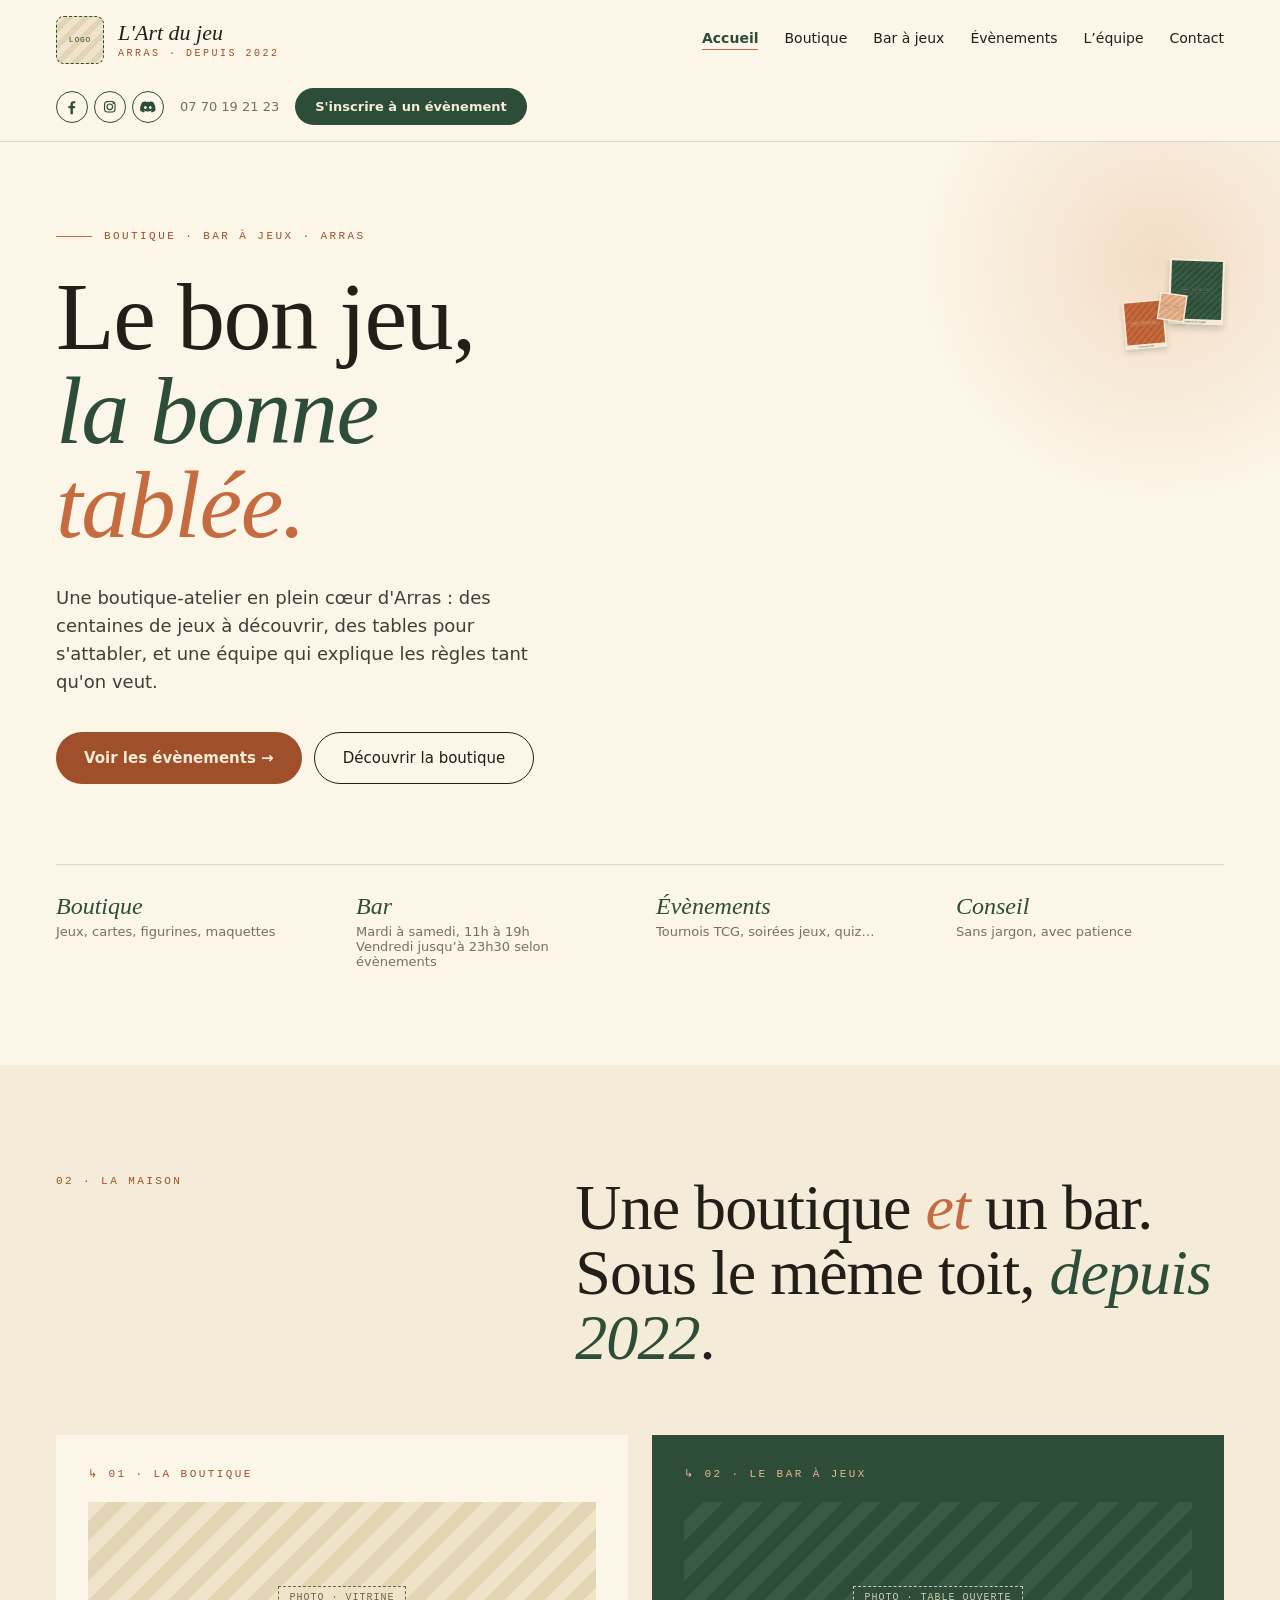
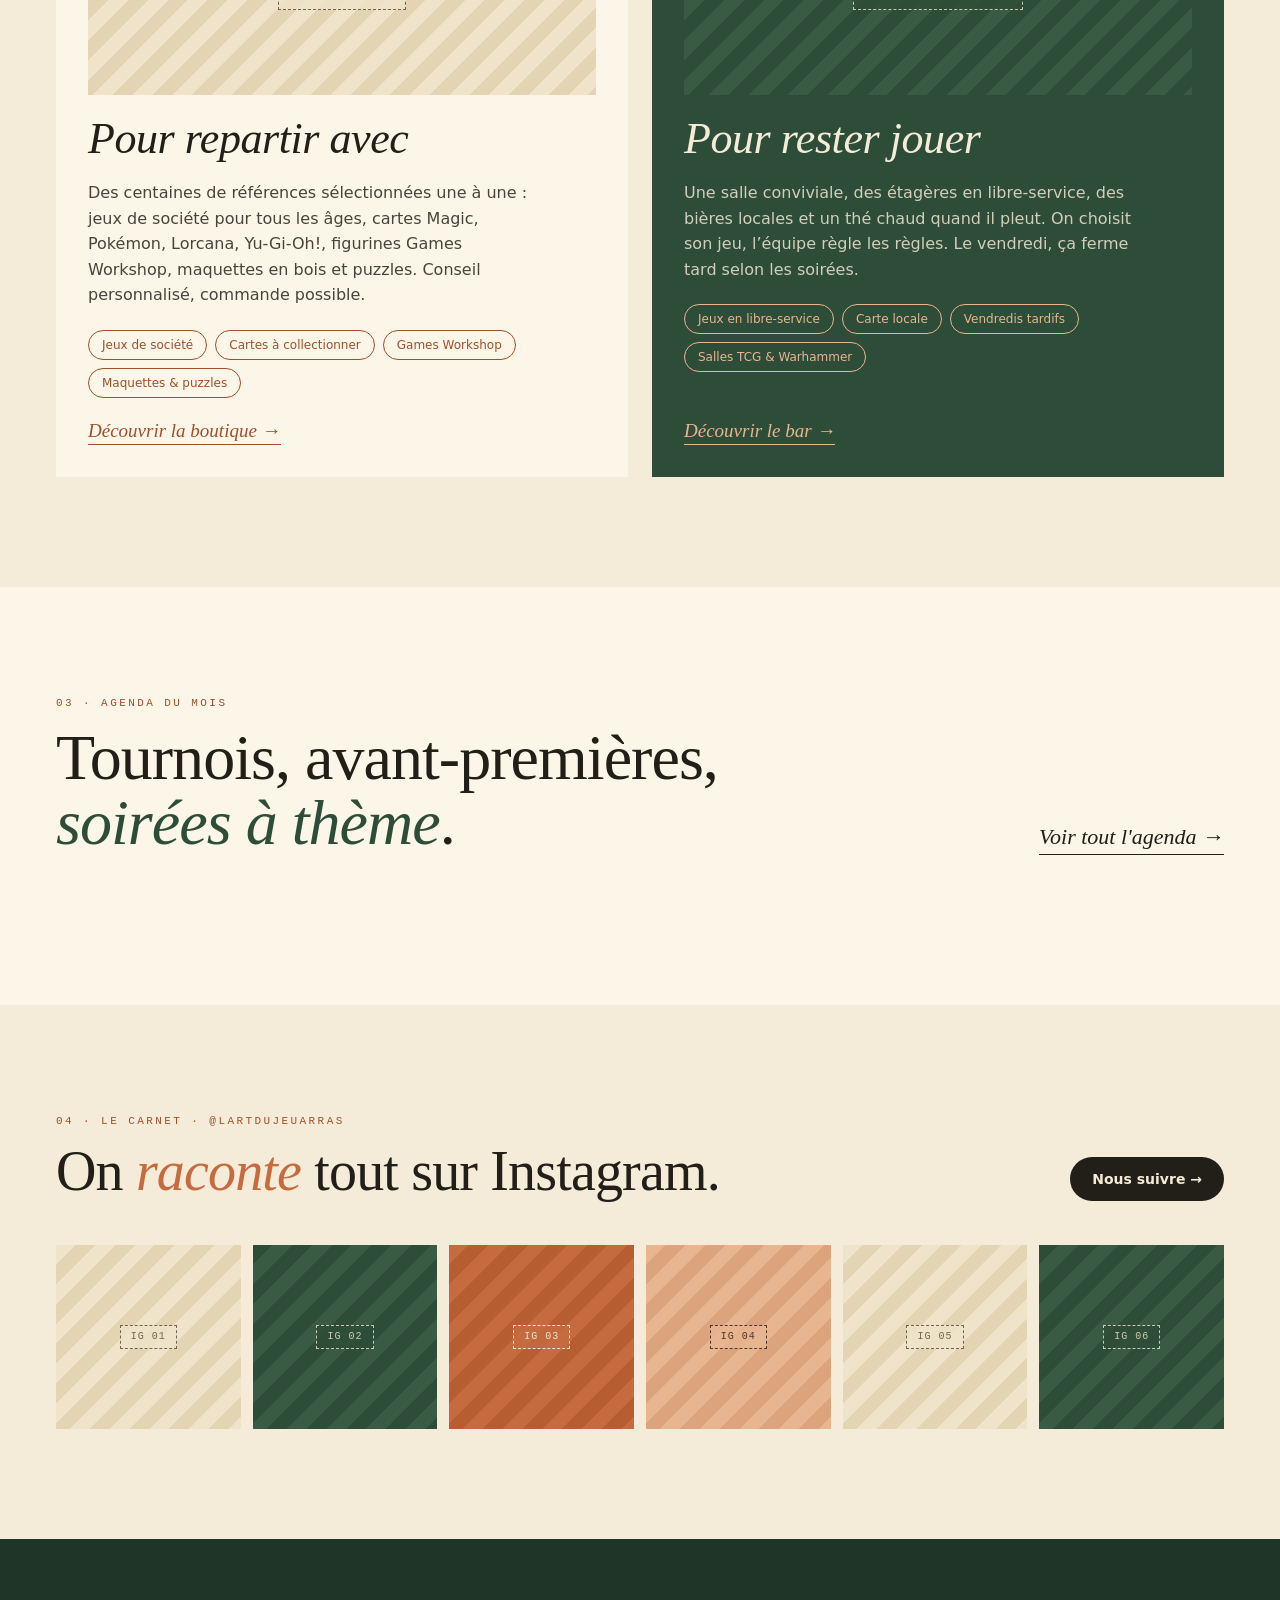
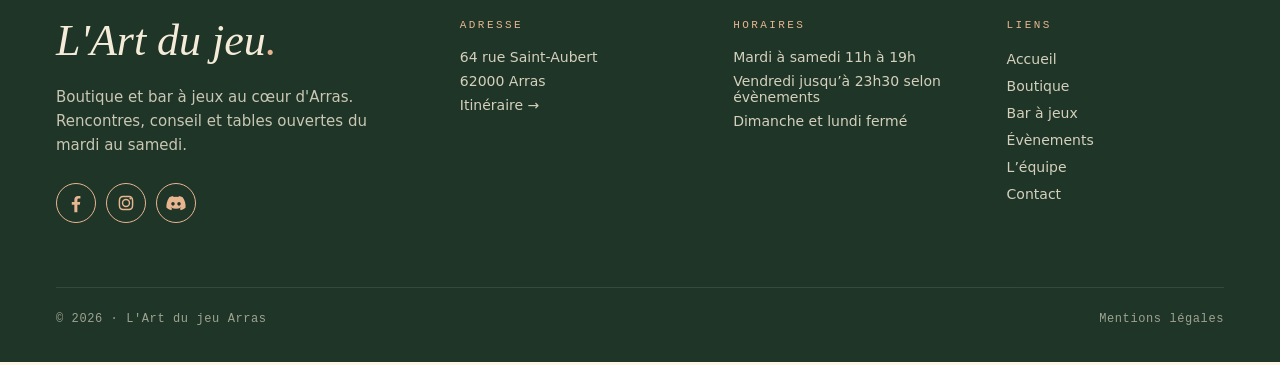
==== index.html @ 3805fa7f "Démo du 2026-09-25" ====
<!DOCTYPE html><html lang="fr" data-beasties-container><head>
  <meta charset="utf-8">
  <title>L’Art du jeu Arras · Boutique &amp; bar à jeux</title>
  <base href="/lartdujeu-demo/">
  <meta name="viewport" content="width=device-width, initial-scale=1">
  <meta name="theme-color" content="#FBF6E8">
  <link rel="icon" type="image/svg+xml" href="favicon.svg">
  <!-- TODO logo : apple-touch-icon provisoire (lettre « L » du favicon), à décliner du logo -->
  <link rel="apple-touch-icon" href="apple-touch-icon.png">
  <!-- Partage (Open Graph, X/Twitter) : balises communes à toutes les pages ; og:title, og:description,
       og:url et l'URL canonique sont posés par route (src/app/seo-title-strategy.ts). -->
  <meta property="og:type" content="website">
  <meta property="og:site_name" content="L'Art du jeu Arras">
  <meta property="og:locale" content="fr_FR">
  <!-- TODO image de partage : og-partage.png provisoire, à refaire avec le logo et les photos -->
  <meta property="og:image" content="https://grissadrauka.github.io/lartdujeu-demo/og-partage.png">
  <meta property="og:image:width" content="1200">
  <meta property="og:image:height" content="630">
  <meta property="og:image:alt" content="L'Art du jeu, boutique et bar à jeux à Arras : le bon jeu, la bonne tablée.">
  <meta name="twitter:card" content="summary_large_image">
  <!-- Polices hébergées sur le site (src/styles/_fonts.scss) : préchargement de celles du haut de page -->
  <link rel="preload" href="fonts/manrope-latin.woff2" as="font" type="font/woff2" crossorigin>
  <link rel="preload" href="fonts/instrument-serif-latin.woff2" as="font" type="font/woff2" crossorigin>
  <link rel="preload" href="fonts/instrument-serif-italic-latin.woff2" as="font" type="font/woff2" crossorigin>
<style>@font-face{font-family:"Instrument Serif";font-style:italic;font-weight:400;font-display:swap;src:url(fonts/instrument-serif-italic-latin-ext.woff2) format("woff2");unicode-range:U+0100-02BA,U+02BD-02C5,U+02C7-02CC,U+02CE-02D7,U+02DD-02FF,U+0304,U+0308,U+0329,U+1D00-1DBF,U+1E00-1E9F,U+1EF2-1EFF,U+2020,U+20A0-20AB,U+20AD-20C0,U+2113,U+2C60-2C7F,U+A720-A7FF}@font-face{font-family:"Instrument Serif";font-style:italic;font-weight:400;font-display:swap;src:url(fonts/instrument-serif-italic-latin.woff2) format("woff2");unicode-range:U+0000-00FF,U+0131,U+0152-0153,U+02BB-02BC,U+02C6,U+02DA,U+02DC,U+0304,U+0308,U+0329,U+2000-206F,U+20AC,U+2122,U+2191,U+2193,U+2212,U+2215,U+FEFF,U+FFFD}@font-face{font-family:"Instrument Serif";font-style:normal;font-weight:400;font-display:swap;src:url(fonts/instrument-serif-latin-ext.woff2) format("woff2");unicode-range:U+0100-02BA,U+02BD-02C5,U+02C7-02CC,U+02CE-02D7,U+02DD-02FF,U+0304,U+0308,U+0329,U+1D00-1DBF,U+1E00-1E9F,U+1EF2-1EFF,U+2020,U+20A0-20AB,U+20AD-20C0,U+2113,U+2C60-2C7F,U+A720-A7FF}@font-face{font-family:"Instrument Serif";font-style:normal;font-weight:400;font-display:swap;src:url(fonts/instrument-serif-latin.woff2) format("woff2");unicode-range:U+0000-00FF,U+0131,U+0152-0153,U+02BB-02BC,U+02C6,U+02DA,U+02DC,U+0304,U+0308,U+0329,U+2000-206F,U+20AC,U+2122,U+2191,U+2193,U+2212,U+2215,U+FEFF,U+FFFD}@font-face{font-family:JetBrains Mono;font-style:normal;font-weight:400 500;font-display:swap;src:url(fonts/jetbrains-mono-latin-ext.woff2) format("woff2");unicode-range:U+0100-02BA,U+02BD-02C5,U+02C7-02CC,U+02CE-02D7,U+02DD-02FF,U+0304,U+0308,U+0329,U+1D00-1DBF,U+1E00-1E9F,U+1EF2-1EFF,U+2020,U+20A0-20AB,U+20AD-20C0,U+2113,U+2C60-2C7F,U+A720-A7FF}@font-face{font-family:JetBrains Mono;font-style:normal;font-weight:400 500;font-display:swap;src:url(fonts/jetbrains-mono-latin.woff2) format("woff2");unicode-range:U+0000-00FF,U+0131,U+0152-0153,U+02BB-02BC,U+02C6,U+02DA,U+02DC,U+0304,U+0308,U+0329,U+2000-206F,U+20AC,U+2122,U+2191,U+2193,U+2212,U+2215,U+FEFF,U+FFFD}@font-face{font-family:Manrope;font-style:normal;font-weight:400 700;font-display:swap;src:url(fonts/manrope-latin-ext.woff2) format("woff2");unicode-range:U+0100-02BA,U+02BD-02C5,U+02C7-02CC,U+02CE-02D7,U+02DD-02FF,U+0304,U+0308,U+0329,U+1D00-1DBF,U+1E00-1E9F,U+1EF2-1EFF,U+2020,U+20A0-20AB,U+20AD-20C0,U+2113,U+2C60-2C7F,U+A720-A7FF}@font-face{font-family:Manrope;font-style:normal;font-weight:400 700;font-display:swap;src:url(fonts/manrope-latin.woff2) format("woff2");unicode-range:U+0000-00FF,U+0131,U+0152-0153,U+02BB-02BC,U+02C6,U+02DA,U+02DC,U+0304,U+0308,U+0329,U+2000-206F,U+20AC,U+2122,U+2191,U+2193,U+2212,U+2215,U+FEFF,U+FFFD}:root{--paper: #fbf6e8;--cream: #f4ecd8;--cream-soft: #eae0c8;--forest: #2e4d38;--forest-deep: #1f3527;--terra: #c56b3f;--terra-deep: #9f4f2a;--terra-deeper: #864526;--apricot: #e8b591;--ink: #221e18;--mute: #7a6f5f;--rule: rgba(34, 30, 24, .14);--rule-on-dark: rgba(244, 236, 216, .18);--ph-cream-bg: #efe4c9;--ph-cream-stripe: #e3d5b3;--font-serif: "Instrument Serif", serif;--font-sans: "Manrope", system-ui, sans-serif;--font-mono: "JetBrains Mono", ui-monospace, monospace;--frame-max: 1440px;--content-max: 1328px;--gutter: 56px;--section-y: 110px;--radius-pill: 999px;--radius-logo: 8px;--shadow-polaroid-lg: 0 24px 40px rgba(34, 30, 24, .18);--shadow-polaroid-md: 0 18px 32px rgba(34, 30, 24, .16);--shadow-polaroid-sm: 0 12px 24px rgba(34, 30, 24, .15);--shadow-polaroid-dark-lg: 0 30px 50px rgba(0, 0, 0, .35);--shadow-polaroid-dark-md: 0 24px 36px rgba(0, 0, 0, .3);--focus-ring: var(--terra);--transition-fast: .15s ease}@media(max-width:960px){:root{--gutter: 24px}}.btn{display:inline-flex;align-items:center;border:0;border-radius:var(--radius-pill);font-weight:600;text-decoration:none;cursor:pointer;transition:background-color var(--transition-fast),color var(--transition-fast)}.btn--lg{padding:16px 28px;font-size:15px}.btn--md{padding:14px 22px;font-size:14px}.btn--terra{background:var(--terra-deep);color:var(--cream)}.btn--terra:hover,.btn--terra:focus-visible{background:var(--terra-deeper);color:var(--cream)}.btn--ink{background:var(--ink);color:var(--cream)}.btn--ink:hover,.btn--ink:focus-visible{background:var(--forest);color:var(--cream)}.btn--outline{border:1.5px solid var(--ink);background:transparent;color:var(--ink);font-weight:500}*,*:before,*:after{box-sizing:border-box}html,body{margin:0;padding:0;background:var(--paper)}body{font-family:var(--font-sans);color:var(--ink);-webkit-font-smoothing:antialiased}a{color:inherit}a:hover{color:var(--terra-deep)}a:not(.btn,.pill,.skip-link,.link--logo,.link--bordered):is(:hover,:focus-visible){text-decoration-line:underline;text-underline-offset:.2em}button{font-family:inherit}.visually-hidden,.skip-link{position:absolute!important;width:1px;height:1px;padding:0;margin:-1px;overflow:hidden;clip:rect(0,0,0,0);white-space:nowrap;border:0}.skip-link:focus-visible{position:fixed!important;top:12px;left:12px;z-index:200;width:auto;height:auto;margin:0;padding:11px 20px;clip:auto;background:var(--forest);color:var(--cream);border-radius:var(--radius-pill);font-size:13px;font-weight:600;text-decoration:none}main[tabindex="-1"]:focus{outline:none}
</style><link rel="stylesheet" href="styles-6MZDBG5O.css" media="print" onload="this.media='all'"><noscript><link rel="stylesheet" href="styles-6MZDBG5O.css"></noscript><style ng-app-id="ng">[_nghost-ng-c1560462868]{display:contents}.header[_ngcontent-ng-c1560462868]{position:sticky;top:0;z-index:50;display:flex;flex-wrap:wrap;align-items:center;justify-content:space-between;gap:24px;padding-top:16px;padding-bottom:16px;padding-right:max(var(--gutter),(100% - var(--content-max)) / 2);padding-left:max(var(--gutter),(100% - var(--content-max)) / 2);background:var(--paper);border-bottom:1px solid var(--rule)}@media(max-width:960px){.header[_ngcontent-ng-c1560462868]{flex-wrap:nowrap}}.brand[_ngcontent-ng-c1560462868]{display:flex;align-items:center;gap:14px;text-decoration:none;color:inherit}.brand[_ngcontent-ng-c1560462868]:hover{color:inherit}.brand__logo[_ngcontent-ng-c1560462868]{display:flex;flex:none;align-items:center;justify-content:center;width:48px;height:48px;border:1px dashed var(--forest);border-radius:var(--radius-logo);background:repeating-linear-gradient(135deg,var(--ph-cream-bg) 0 6px,var(--ph-cream-stripe) 6px 12px);color:var(--forest);font:500 8px/1 var(--font-mono);letter-spacing:.1em}.brand__text[_ngcontent-ng-c1560462868]{display:flex;flex-direction:column;line-height:1.1}.brand__name[_ngcontent-ng-c1560462868]{font-family:var(--font-serif);font-size:22px;font-style:italic;color:var(--ink)}.brand__tagline[_ngcontent-ng-c1560462868]{margin-top:2px;font-family:var(--font-mono);font-size:10px;letter-spacing:.25em;text-transform:uppercase;color:var(--terra-deep)}.nav[_ngcontent-ng-c1560462868]{display:flex;flex-wrap:wrap;gap:26px;font-size:14px}@media(max-width:960px){.nav[_ngcontent-ng-c1560462868]{display:none}}.nav__link[_ngcontent-ng-c1560462868], .menu__link[_ngcontent-ng-c1560462868]{padding-bottom:3px;border-bottom:1.5px solid transparent;color:var(--ink);font-weight:500;text-decoration:none}.nav__link[_ngcontent-ng-c1560462868]:hover, .nav__link[_ngcontent-ng-c1560462868]:focus-visible, .menu__link[_ngcontent-ng-c1560462868]:hover, .menu__link[_ngcontent-ng-c1560462868]:focus-visible{border-bottom-color:currentColor;color:var(--terra-deep)}.nav__link.is-active[_ngcontent-ng-c1560462868], .menu__link.is-active[_ngcontent-ng-c1560462868]{border-bottom-color:var(--terra);color:var(--forest);font-weight:600}.actions[_ngcontent-ng-c1560462868]{display:flex;align-items:center;gap:16px;font-size:13px}@media(max-width:960px){.actions[_ngcontent-ng-c1560462868]{display:none}}.actions__phone[_ngcontent-ng-c1560462868]{color:var(--mute);font-variant-numeric:tabular-nums}.pill[_ngcontent-ng-c1560462868]{display:inline-flex;align-items:center;padding:11px 20px;border-radius:var(--radius-pill);font-size:13px;font-weight:600;text-decoration:none;white-space:nowrap;transition:background-color var(--transition-fast)}.pill--forest[_ngcontent-ng-c1560462868]{background:var(--forest);color:var(--cream)}.pill--forest[_ngcontent-ng-c1560462868]:hover, .pill--forest[_ngcontent-ng-c1560462868]:focus-visible{background:var(--forest-deep);color:var(--cream)}.burger[_ngcontent-ng-c1560462868], .menu__close[_ngcontent-ng-c1560462868]{display:flex;flex:none;align-items:center;justify-content:center;width:44px;height:44px;margin-right:-10px;padding:0;border:0;background:transparent;color:var(--ink);cursor:pointer}.burger[_ngcontent-ng-c1560462868]   svg[_ngcontent-ng-c1560462868], .menu__close[_ngcontent-ng-c1560462868]   svg[_ngcontent-ng-c1560462868]{width:24px;height:24px;fill:none;stroke:currentColor;stroke-width:1.75;stroke-linecap:round}@media(min-width:961px){.burger[_ngcontent-ng-c1560462868]{display:none}}.menu[_ngcontent-ng-c1560462868]{position:fixed;inset:0;z-index:100;display:flex;flex-direction:column;overflow-y:auto;padding:0 var(--gutter) 40px;background:var(--paper)}.menu[hidden][_ngcontent-ng-c1560462868]{display:none}@media(min-width:961px){.menu[_ngcontent-ng-c1560462868]{display:none}}.menu__top[_ngcontent-ng-c1560462868]{display:flex;flex:none;align-items:center;justify-content:flex-end;height:81px}.menu__nav[_ngcontent-ng-c1560462868]{display:flex;flex-direction:column;align-items:flex-start;gap:14px;margin-top:16px}.menu__link[_ngcontent-ng-c1560462868]{font-family:var(--font-serif);font-size:32px;line-height:1.15}.menu__link.is-active[_ngcontent-ng-c1560462868]{font-weight:400}.menu__extras[_ngcontent-ng-c1560462868]{display:flex;flex-direction:column;align-items:flex-start;gap:24px;margin-top:40px}.menu__phone[_ngcontent-ng-c1560462868]{color:var(--mute);font-size:15px;font-variant-numeric:tabular-nums}:where(.actions__phone[_ngcontent-ng-c1560462868], .menu__phone[_ngcontent-ng-c1560462868]){text-decoration:none}</style><style ng-app-id="ng">:where(.footer[_ngcontent-ng-c1738667600]   a[_ngcontent-ng-c1738667600]){color:inherit;text-decoration:none}.footer[_ngcontent-ng-c1738667600]{padding-top:80px;padding-bottom:36px;padding-right:max(var(--gutter),(100% - var(--content-max)) / 2);padding-left:max(var(--gutter),(100% - var(--content-max)) / 2);background:var(--forest-deep);color:var(--cream);--focus-ring: var(--apricot)}.footer[_ngcontent-ng-c1738667600]   a[_ngcontent-ng-c1738667600]:hover{color:var(--apricot)}.footer__grid[_ngcontent-ng-c1738667600]{display:grid;grid-template-columns:1.6fr 1fr 1fr 1fr;align-items:start;gap:56px}@media(max-width:960px){.footer__grid[_ngcontent-ng-c1738667600]{grid-template-columns:1fr}}.footer__name[_ngcontent-ng-c1738667600]{margin:0;font-family:var(--font-serif);font-size:44px;font-style:italic;line-height:1}.footer__dot[_ngcontent-ng-c1738667600]{color:var(--apricot)}.footer__pitch[_ngcontent-ng-c1738667600]{max-width:360px;margin:22px 0 0;font-size:15px;line-height:1.6;opacity:.8}.footer__socials[_ngcontent-ng-c1738667600]{margin-top:26px}.footer__title[_ngcontent-ng-c1738667600]{margin:0 0 18px;font-family:var(--font-mono);font-size:11px;font-weight:400;letter-spacing:.22em;text-transform:uppercase;color:var(--apricot)}.footer__list[_ngcontent-ng-c1738667600]{display:flex;flex-direction:column;gap:8px;margin:0;padding:0;list-style:none}.footer__list[_ngcontent-ng-c1738667600]   li[_ngcontent-ng-c1738667600]{font-size:14px;font-variant-numeric:tabular-nums;opacity:.85}.footer__list--links[_ngcontent-ng-c1738667600]   li[_ngcontent-ng-c1738667600]{font-size:16px}.footer__list--links[_ngcontent-ng-c1738667600]   li[_ngcontent-ng-c1738667600]   a[_ngcontent-ng-c1738667600]{font-size:14px}.footer__bottom[_ngcontent-ng-c1738667600]{display:flex;flex-wrap:wrap;justify-content:space-between;gap:12px;margin-top:64px;padding-top:24px;border-top:1px solid var(--rule-on-dark);font-family:var(--font-mono);font-size:12px;letter-spacing:.05em;opacity:.6}</style><style ng-app-id="ng">[_nghost-ng-c3485440566]{display:block;--tone: var(--forest)}.tone-apricot[_nghost-ng-c3485440566]{--tone: var(--apricot)}.socials[_ngcontent-ng-c3485440566]{display:flex;gap:var(--gap);margin:0;padding:0;list-style:none}a[_ngcontent-ng-c3485440566]{display:flex;align-items:center;justify-content:center;width:var(--size);height:var(--size);border:1px solid var(--tone);border-radius:50%;color:var(--tone)}a[_ngcontent-ng-c3485440566]:hover{color:var(--tone)}svg[_ngcontent-ng-c3485440566]{width:calc(var(--size) * .55);height:calc(var(--size) * .55);fill:currentColor}</style><style ng-app-id="ng">section[_ngcontent-ng-c428858132]{padding-top:var(--section-y);padding-bottom:var(--section-y);padding-right:max(var(--gutter),(100% - var(--content-max)) / 2);padding-left:max(var(--gutter),(100% - var(--content-max)) / 2)}.hero[_ngcontent-ng-c428858132]{position:relative;overflow:hidden;padding-top:88px;padding-bottom:96px;background:var(--paper)}.hero__glow[_ngcontent-ng-c428858132]{position:absolute;top:-120px;right:calc(max(0px,(100% - var(--frame-max)) / 2) - 120px);width:480px;height:480px;border-radius:50%;background:radial-gradient(circle,color-mix(in srgb,var(--apricot) 40%,transparent) 0%,transparent 70%);pointer-events:none}.hero__grid[_ngcontent-ng-c428858132]{position:relative;display:grid;grid-template-columns:1.15fr 1fr;align-items:center;gap:64px}@media(max-width:960px){.hero__grid[_ngcontent-ng-c428858132]{grid-template-columns:1fr}}.hero__kicker[_ngcontent-ng-c428858132]{display:flex;align-items:center;gap:12px;margin:0 0 28px;font-family:var(--font-mono);font-size:11px;letter-spacing:.22em;text-transform:uppercase;color:var(--terra-deep)}.hero__kicker-rule[_ngcontent-ng-c428858132]{width:36px;height:1px;background:var(--terra)}.hero__title[_ngcontent-ng-c428858132]{margin:0;font-family:var(--font-serif);font-size:96px;font-weight:400;line-height:.98;letter-spacing:-.015em;color:var(--ink)}@media(max-width:960px){.hero__title[_ngcontent-ng-c428858132]{font-size:56px}}.hero__title[_ngcontent-ng-c428858132]   .forest[_ngcontent-ng-c428858132]{color:var(--forest)}.hero__title[_ngcontent-ng-c428858132]   .terra[_ngcontent-ng-c428858132]{color:var(--terra)}.hero__lead[_ngcontent-ng-c428858132]{max-width:480px;margin:32px 0 0;font-size:18px;line-height:1.55;color:var(--ink);opacity:.85}.hero__ctas[_ngcontent-ng-c428858132]{display:flex;flex-wrap:wrap;gap:12px;margin-top:36px}.hero__art[_ngcontent-ng-c428858132]{position:relative;width:100%;max-width:581px;margin-left:auto;aspect-ratio:1.0375;container-type:inline-size}@media(max-width:960px){.hero__art[_ngcontent-ng-c428858132]{display:none}}.hero__stage[_ngcontent-ng-c428858132]{position:absolute;top:0;right:0;width:581px;height:560px;transform-origin:top right;transform:scale(tan(atan2(100cqw,581px)))}.pillars[_ngcontent-ng-c428858132]{display:grid;grid-template-columns:repeat(4,1fr);gap:32px;margin:80px 0 0;padding:28px 0 0;border-top:1px solid var(--rule);list-style:none}@media(max-width:960px){.pillars[_ngcontent-ng-c428858132]{grid-template-columns:1fr}}.pillars__title[_ngcontent-ng-c428858132]{margin:0;font-family:var(--font-serif);font-size:24px;font-style:italic;color:var(--forest)}.pillars__text[_ngcontent-ng-c428858132]{margin:4px 0 0;font-size:13px;color:var(--mute)}.house[_ngcontent-ng-c428858132]{background:var(--cream)}.house__head[_ngcontent-ng-c428858132]{display:grid;grid-template-columns:1fr 1.4fr;gap:56px;margin-bottom:64px}@media(max-width:960px){.house__head[_ngcontent-ng-c428858132]{grid-template-columns:1fr}}.house__cards[_ngcontent-ng-c428858132]{display:grid;grid-template-columns:1fr 1fr;gap:24px}@media(max-width:960px){.house__cards[_ngcontent-ng-c428858132]{grid-template-columns:1fr}}.section-head[_ngcontent-ng-c428858132]{display:flex;flex-wrap:wrap;align-items:flex-end;justify-content:space-between;gap:32px}.section-head--agenda[_ngcontent-ng-c428858132]{margin-bottom:40px}.section-head--carnet[_ngcontent-ng-c428858132]{margin-bottom:44px}.section-head__title[_ngcontent-ng-c428858132]{margin-top:16px}.agenda[_ngcontent-ng-c428858132]{background:var(--paper)}.agenda__all[_ngcontent-ng-c428858132]{padding-bottom:4px;border-bottom:1px solid var(--ink);color:var(--ink);font-family:var(--font-serif);font-size:22px;font-style:italic;text-decoration:none}.agenda__all[_ngcontent-ng-c428858132]:hover, .agenda__all[_ngcontent-ng-c428858132]:focus-visible{border-bottom-color:var(--terra-deep);color:var(--terra-deep)}.agenda__list[_ngcontent-ng-c428858132]{border-top:1px solid var(--rule)}.carnet[_ngcontent-ng-c428858132]{background:var(--cream)}</style><script id="adj-json-ld" type="application/ld+json">{"@context":"https://schema.org","@type":["HobbyShop","BarOrPub"],"@id":"https://lartdujeuarras.fr/#etablissement","name":"L’Art du jeu","description":"Boutique de jeux et bar à jeux au cœur d’Arras : jeux de société, cartes à collectionner, Games Workshop, maquettes en bois et puzzles, tournois et soirées. Vendredi jusqu’à 23h30 selon évènements.","url":"https://lartdujeuarras.fr/","image":"https://lartdujeuarras.fr/og-partage.png","telephone":"+33770192123","email":"contact@lartdujeuarras.fr","address":{"@type":"PostalAddress","streetAddress":"64 rue Saint-Aubert","postalCode":"62000","addressLocality":"Arras","addressCountry":"FR"},"geo":{"@type":"GeoCoordinates","latitude":50.29122,"longitude":2.771292},"hasMap":"https://www.google.com/maps/search/?api=1&query=64%20rue%20Saint-Aubert%2C%2062000%20Arras","openingHoursSpecification":[{"@type":"OpeningHoursSpecification","dayOfWeek":["Tuesday","Wednesday","Thursday","Friday","Saturday"],"opens":"11:00","closes":"19:00"}],"sameAs":["https://www.facebook.com/lartdujeuarras","https://www.instagram.com/lartdujeuarras"]}</script><style ng-app-id="ng">[_nghost-ng-c3400838828]{position:absolute;display:flex;flex-direction:column;padding-bottom:var(--band);background:var(--cream)}.photo[_ngcontent-ng-c3400838828]{flex:1 1 0;min-height:0}.caption[_ngcontent-ng-c3400838828]{position:absolute;right:0;bottom:0;left:0;display:flex;align-items:center;justify-content:center;height:var(--band);margin:0;font-family:var(--font-serif);font-style:italic;line-height:1;text-align:center;color:var(--ink)}.salle[_nghost-ng-c3400838828]{--band: 30px;top:0;right:0;width:320px;height:380px;padding-top:12px;padding-right:12px;padding-left:12px;transform:rotate(2deg);box-shadow:var(--shadow-polaroid-lg)}.salle[_nghost-ng-c3400838828]   .caption[_ngcontent-ng-c3400838828]{font-size:14px}.etagere[_nghost-ng-c3400838828]{--band: 26px;bottom:40px;left:0;width:240px;height:280px;padding-top:10px;padding-right:10px;padding-left:10px;transform:rotate(-5deg);box-shadow:var(--shadow-polaroid-md)}.etagere[_nghost-ng-c3400838828]   .caption[_ngcontent-ng-c3400838828]{font-size:13px}.detail[_nghost-ng-c3400838828]{--band: 8px;top:200px;left:200px;z-index:2;width:160px;height:160px;padding-top:8px;padding-right:8px;padding-left:8px;transform:rotate(8deg);box-shadow:var(--shadow-polaroid-sm)}.soiree[_nghost-ng-c3400838828]{--band: 32px;top:0;right:0;width:360px;height:440px;padding-top:14px;padding-right:14px;padding-left:14px;transform:rotate(3deg);box-shadow:var(--shadow-polaroid-dark-lg)}.soiree[_nghost-ng-c3400838828]   .caption[_ngcontent-ng-c3400838828]{font-size:15px}.comptoir[_nghost-ng-c3400838828]{--band: 24px;bottom:0;left:0;width:240px;height:300px;padding-top:10px;padding-right:10px;padding-left:10px;transform:rotate(-5deg);box-shadow:var(--shadow-polaroid-dark-md)}.comptoir[_nghost-ng-c3400838828]   .caption[_ngcontent-ng-c3400838828]{font-size:13px}</style><style ng-app-id="ng">[_nghost-ng-c301212031]{display:block;font-family:var(--font-mono);font-size:11px;letter-spacing:.22em;text-transform:uppercase;color:var(--kicker-color, var(--terra-deep))}</style><style ng-app-id="ng">[_nghost-ng-c3245282910]{display:block}.title[_ngcontent-ng-c3245282910]{margin:0;font-family:var(--font-serif);font-weight:400;line-height:1.02;letter-spacing:-.015em;color:var(--ink)}@media(max-width:960px){.title[_ngcontent-ng-c3245282910]{font-size:40px!important}}.title[_ngcontent-ng-c3245282910]     em.terra{color:var(--terra)}.title[_ngcontent-ng-c3245282910]     em.forest{color:var(--forest)}</style><style ng-app-id="ng">[_nghost-ng-c923038799]{display:block}.grid[_ngcontent-ng-c923038799]{display:grid;grid-template-columns:repeat(6,1fr);gap:12px;margin:0;padding:0;list-style:none}@media(max-width:960px){.grid[_ngcontent-ng-c923038799]{grid-template-columns:repeat(3,1fr)}}.tile[_ngcontent-ng-c923038799]{position:relative}.tile__caption[_ngcontent-ng-c923038799]{position:absolute;right:0;bottom:0;left:0;margin:0;padding:10px 12px;background:linear-gradient(transparent,#221e18b3);color:var(--cream);font-family:var(--font-serif);font-size:12px;font-style:italic}.tile__lien[_ngcontent-ng-c923038799]{position:relative;display:block;aspect-ratio:1/1;overflow:hidden;color:var(--cream);text-decoration:none}.tile__lien[_ngcontent-ng-c923038799]:hover{color:var(--cream)}.tile__image[_ngcontent-ng-c923038799]{display:block;width:100%;height:100%;object-fit:cover}.tile__lien[_ngcontent-ng-c923038799]   .tile__caption[_ngcontent-ng-c923038799]{display:block}</style><style ng-app-id="ng">[_nghost-ng-c2026357810]{position:relative;display:flex;align-items:center;justify-content:center;width:100%;background:repeating-linear-gradient(135deg,var(--ph-bg) 0 14px,var(--ph-stripe) 14px 28px)}.tone-cream[_nghost-ng-c2026357810]{--ph-bg: #efe4c9;--ph-stripe: #e3d5b3;--ph-ink: #5c513d}.tone-forest[_nghost-ng-c2026357810]{--ph-bg: #2e4d38;--ph-stripe: #395b43;--ph-ink: #e8dfc4}.tone-terra[_nghost-ng-c2026357810]{--ph-bg: #c56b3f;--ph-stripe: #b65d32;--ph-ink: #fbf6e8}.tone-apricot[_nghost-ng-c2026357810]{--ph-bg: #e8b591;--ph-stripe: #dca47c;--ph-ink: #3b2418}.tone-ink[_nghost-ng-c2026357810]{--ph-bg: #221e18;--ph-stripe: #2c2820;--ph-ink: #efe4c9}.label[_ngcontent-ng-c2026357810]{padding:6px 10px;border:1px dashed var(--ph-ink);background:var(--ph-bg);color:var(--ph-ink);font:500 10px/1 var(--font-mono);letter-spacing:.1em;text-transform:uppercase;opacity:.85}</style><meta property="og:title" content="L’Art du jeu Arras · Boutique &amp; bar à jeux"><meta name="description" content="Boutique de jeux et bar à jeux au cœur d’Arras : jeux de société, cartes à collectionner, Games Workshop, tournois et soirées. Ouvert du mardi au samedi."><meta property="og:description" content="Boutique de jeux et bar à jeux au cœur d’Arras : jeux de société, cartes à collectionner, Games Workshop, tournois et soirées. Ouvert du mardi au samedi."><meta name="robots" content="noindex"><meta property="og:url" content="https://lartdujeuarras.fr/"><link rel="canonical" href="https://lartdujeuarras.fr/"><style ng-app-id="ng">[_nghost-ng-c3498410278]{display:block;--card-bg: var(--paper);--card-ink: var(--ink);--card-accent: var(--terra-deep);--card-accent-hover: var(--terra-deeper)}.is-dark[_nghost-ng-c3498410278]{--card-bg: var(--forest);--card-ink: var(--cream);--card-accent: var(--apricot);--card-accent-hover: var(--cream);--focus-ring: var(--apricot)}.card[_ngcontent-ng-c3498410278]{display:flex;flex-direction:column;gap:22px;height:100%;padding:32px;background:var(--card-bg);color:var(--card-ink)}.card__title[_ngcontent-ng-c3498410278]{margin:0;font-family:var(--font-serif);font-size:44px;font-style:italic;font-weight:400;line-height:1.02;letter-spacing:-.01em}.card__body[_ngcontent-ng-c3498410278]{max-width:460px;margin:18px 0 0;font-size:16px;line-height:1.6;opacity:.82}.card__chips[_ngcontent-ng-c3498410278]{display:flex;flex-wrap:wrap;gap:8px;margin:0;padding:0;list-style:none}.card__cta[_ngcontent-ng-c3498410278]{align-self:flex-start;margin-top:auto;padding-bottom:2px;border-bottom:1px solid var(--card-accent);color:var(--card-accent);font-family:var(--font-serif);font-size:19px;font-style:italic;text-decoration:none}.card__cta[_ngcontent-ng-c3498410278]:hover, .card__cta[_ngcontent-ng-c3498410278]:focus-visible{border-bottom-color:var(--card-accent-hover);color:var(--card-accent-hover)}.card__chips[_ngcontent-ng-c3498410278]   li[_ngcontent-ng-c3498410278]{display:flex}</style><style ng-app-id="ng">[_nghost-ng-c429051736]{display:inline-block;padding:7px 13px;border:1px solid var(--pastille-color);border-radius:var(--radius-pill);color:var(--pastille-color);font-size:12px}.size-sm[_nghost-ng-c429051736]{padding:5px 10px;font-size:11px}</style></head>
<body><!--nghm--><script type="text/javascript" id="ng-event-dispatch-contract">(()=>{function p(t,n,r,o,e,i,f,m){return{eventType:t,event:n,targetElement:r,eic:o,timeStamp:e,eia:i,eirp:f,eiack:m}}function u(t){let n=[],r=e=>{n.push(e)};return{c:t,q:n,et:[],etc:[],d:r,h:e=>{r(p(e.type,e,e.target,t,Date.now()))}}}function s(t,n,r){for(let o=0;o<n.length;o++){let e=n[o];(r?t.etc:t.et).push(e),t.c.addEventListener(e,t.h,r)}}function c(t,n,r,o,e=window){let i=u(t);e._ejsas||(e._ejsas={}),e._ejsas[n]=i,s(i,r),s(i,o,!0)}window.__jsaction_bootstrap=c;})();
</script><script>window.__jsaction_bootstrap(document.body,"ng",["click","keydown"],[]);</script>
  <adj-root ng-version="20.3.31" ngh="10" ng-server-context="ssg"><a href="#contenu" class="skip-link" jsaction="click:;">Aller au contenu</a><adj-header _nghost-ng-c1560462868 ngh="1"><header _ngcontent-ng-c1560462868 class="header"><a _ngcontent-ng-c1560462868 routerlink="/" class="brand link--logo" href="/lartdujeu-demo/" jsaction="click:;"><span _ngcontent-ng-c1560462868 aria-hidden="true" class="brand__logo">LOGO</span><span _ngcontent-ng-c1560462868 class="brand__text"><span _ngcontent-ng-c1560462868 class="brand__name">L'Art du jeu</span><span _ngcontent-ng-c1560462868 class="brand__tagline">Arras · depuis 2022</span></span></a><nav _ngcontent-ng-c1560462868 aria-label="Navigation principale" class="nav"><a _ngcontent-ng-c1560462868 routerlinkactive="is-active" ariacurrentwhenactive="page" class="nav__link link--bordered is-active" href="/lartdujeu-demo/" aria-current="page" jsaction="click:;">Accueil</a><a _ngcontent-ng-c1560462868 routerlinkactive="is-active" ariacurrentwhenactive="page" class="nav__link link--bordered" href="/lartdujeu-demo/boutique" jsaction="click:;">Boutique</a><a _ngcontent-ng-c1560462868 routerlinkactive="is-active" ariacurrentwhenactive="page" class="nav__link link--bordered" href="/lartdujeu-demo/bar" jsaction="click:;">Bar à jeux</a><a _ngcontent-ng-c1560462868 routerlinkactive="is-active" ariacurrentwhenactive="page" class="nav__link link--bordered" href="/lartdujeu-demo/evenements" jsaction="click:;">Évènements</a><a _ngcontent-ng-c1560462868 routerlinkactive="is-active" ariacurrentwhenactive="page" class="nav__link link--bordered" href="/lartdujeu-demo/equipe" jsaction="click:;">L’équipe</a><a _ngcontent-ng-c1560462868 routerlinkactive="is-active" ariacurrentwhenactive="page" class="nav__link link--bordered" href="/lartdujeu-demo/contact" jsaction="click:;">Contact</a><!----></nav><div _ngcontent-ng-c1560462868 class="actions"><adj-social-links _ngcontent-ng-c1560462868 tone="forest" _nghost-ng-c3485440566 class="tone-forest" ngh="0"><ul _ngcontent-ng-c3485440566 class="socials" style="--size: 32px; --gap: 6px;"><li _ngcontent-ng-c3485440566><a _ngcontent-ng-c3485440566 target="_blank" rel="noopener noreferrer" href="https://www.facebook.com/lartdujeuarras" title="Facebook" aria-label="Facebook"><svg _ngcontent-ng-c3485440566="" viewBox="0 0 24 24" aria-hidden="true" focusable="false"><path _ngcontent-ng-c3485440566="" d="M13.5 22v-8h2.7l.4-3.2h-3.1V8.8c0-.9.3-1.6 1.6-1.6h1.7V4.4c-.3 0-1.3-.1-2.5-.1-2.5 0-4.1 1.5-4.1 4.2v2.3H7.4V14h2.8v8h3.3z"/></svg></a></li><li _ngcontent-ng-c3485440566><a _ngcontent-ng-c3485440566 target="_blank" rel="noopener noreferrer" href="https://www.instagram.com/lartdujeuarras" title="Instagram" aria-label="Instagram"><svg _ngcontent-ng-c3485440566="" viewBox="0 0 24 24" aria-hidden="true" focusable="false"><path _ngcontent-ng-c3485440566="" d="M12 7.4A4.6 4.6 0 1 0 12 16.6 4.6 4.6 0 1 0 12 7.4zm0 7.6a3 3 0 1 1 0-6 3 3 0 0 1 0 6zm5.9-7.8a1.1 1.1 0 1 1-2.2 0 1.1 1.1 0 0 1 2.2 0zM12 4c-2.2 0-2.5 0-3.3.1-2.9.1-4.5 1.7-4.6 4.6C4 9.5 4 9.8 4 12s0 2.5.1 3.3c.1 2.9 1.7 4.5 4.6 4.6.8.1 1.1.1 3.3.1s2.5 0 3.3-.1c2.9-.1 4.5-1.7 4.6-4.6.1-.8.1-1.1.1-3.3s0-2.5-.1-3.3c-.1-2.9-1.7-4.5-4.6-4.6C14.5 4 14.2 4 12 4zm0 1.6c2.1 0 2.4 0 3.2.1 2.1.1 3 1.1 3.1 3.1.1.8.1 1.1.1 3.2s0 2.4-.1 3.2c-.1 2-1 3-3.1 3.1-.8.1-1.1.1-3.2.1s-2.4 0-3.2-.1c-2.1-.1-3-1.1-3.1-3.1-.1-.8-.1-1.1-.1-3.2s0-2.4.1-3.2c.1-2 1-3 3.1-3.1.8-.1 1.1-.1 3.2-.1z"/></svg></a></li><li _ngcontent-ng-c3485440566><a _ngcontent-ng-c3485440566 target="_blank" rel="noopener noreferrer" href="#" title="Discord" aria-label="Discord"><svg _ngcontent-ng-c3485440566="" viewBox="0 0 24 24" aria-hidden="true" focusable="false"><path _ngcontent-ng-c3485440566="" d="M19.3 5.6A17 17 0 0 0 15.1 4.3l-.5 1.1a15.8 15.8 0 0 0-5.2 0l-.5-1.1a17 17 0 0 0-4.2 1.3C2 9.6 1.3 13.5 1.6 17.3a17 17 0 0 0 5.2 2.6l1.1-1.8c-.6-.2-1.2-.5-1.7-.8l.4-.3a12.2 12.2 0 0 0 10.8 0l.4.3c-.5.3-1.1.6-1.7.8l1.1 1.8a17 17 0 0 0 5.2-2.6c.4-4.4-.7-8.3-3.1-11.7zM8.7 15c-1 0-1.9-1-1.9-2.1s.8-2.1 1.9-2.1 1.9 1 1.9 2.1S9.8 15 8.7 15zm6.6 0c-1 0-1.9-1-1.9-2.1s.8-2.1 1.9-2.1 1.9 1 1.9 2.1-.8 2.1-1.9 2.1z"/></svg></a></li><!----></ul></adj-social-links><a _ngcontent-ng-c1560462868 class="actions__phone" href="tel:+33770192123">07&nbsp;70&nbsp;19&nbsp;21&nbsp;23</a><a _ngcontent-ng-c1560462868 routerlink="/evenements" class="pill pill--forest" href="/lartdujeu-demo/evenements" jsaction="click:;">S'inscrire à un évènement</a></div><button _ngcontent-ng-c1560462868 type="button" aria-controls="menu-mobile" class="burger" aria-expanded="false" jsaction="click:;"><span _ngcontent-ng-c1560462868 class="visually-hidden">Ouvrir le menu</span><svg _ngcontent-ng-c1560462868="" viewBox="0 0 24 24" aria-hidden="true" focusable="false"><path _ngcontent-ng-c1560462868="" d="M3 6h18M3 12h18M3 18h18"/></svg></button></header><div _ngcontent-ng-c1560462868 id="menu-mobile" role="dialog" aria-modal="true" aria-label="Menu" class="menu" hidden jsaction="keydown:;"><div _ngcontent-ng-c1560462868 class="menu__top"><button _ngcontent-ng-c1560462868 type="button" class="menu__close" jsaction="click:;"><span _ngcontent-ng-c1560462868 class="visually-hidden">Fermer le menu</span><svg _ngcontent-ng-c1560462868="" viewBox="0 0 24 24" aria-hidden="true" focusable="false"><path _ngcontent-ng-c1560462868="" d="M5 5l14 14M19 5L5 19"/></svg></button></div><nav _ngcontent-ng-c1560462868 aria-label="Navigation principale" class="menu__nav"><a _ngcontent-ng-c1560462868 routerlinkactive="is-active" ariacurrentwhenactive="page" class="menu__link link--bordered is-active" href="/lartdujeu-demo/" aria-current="page" jsaction="click:;">Accueil</a><a _ngcontent-ng-c1560462868 routerlinkactive="is-active" ariacurrentwhenactive="page" class="menu__link link--bordered" href="/lartdujeu-demo/boutique" jsaction="click:;">Boutique</a><a _ngcontent-ng-c1560462868 routerlinkactive="is-active" ariacurrentwhenactive="page" class="menu__link link--bordered" href="/lartdujeu-demo/bar" jsaction="click:;">Bar à jeux</a><a _ngcontent-ng-c1560462868 routerlinkactive="is-active" ariacurrentwhenactive="page" class="menu__link link--bordered" href="/lartdujeu-demo/evenements" jsaction="click:;">Évènements</a><a _ngcontent-ng-c1560462868 routerlinkactive="is-active" ariacurrentwhenactive="page" class="menu__link link--bordered" href="/lartdujeu-demo/equipe" jsaction="click:;">L’équipe</a><a _ngcontent-ng-c1560462868 routerlinkactive="is-active" ariacurrentwhenactive="page" class="menu__link link--bordered" href="/lartdujeu-demo/contact" jsaction="click:;">Contact</a><!----></nav><div _ngcontent-ng-c1560462868 class="menu__extras"><a _ngcontent-ng-c1560462868 routerlink="/evenements" class="pill pill--forest" href="/lartdujeu-demo/evenements" jsaction="click:;">S'inscrire à un évènement</a><a _ngcontent-ng-c1560462868 class="menu__phone" href="tel:+33770192123">07&nbsp;70&nbsp;19&nbsp;21&nbsp;23</a><adj-social-links _ngcontent-ng-c1560462868 tone="forest" _nghost-ng-c3485440566 class="tone-forest" ngh="0"><ul _ngcontent-ng-c3485440566 class="socials" style="--size: 44px; --gap: 10px;"><li _ngcontent-ng-c3485440566><a _ngcontent-ng-c3485440566 target="_blank" rel="noopener noreferrer" href="https://www.facebook.com/lartdujeuarras" title="Facebook" aria-label="Facebook"><svg _ngcontent-ng-c3485440566="" viewBox="0 0 24 24" aria-hidden="true" focusable="false"><path _ngcontent-ng-c3485440566="" d="M13.5 22v-8h2.7l.4-3.2h-3.1V8.8c0-.9.3-1.6 1.6-1.6h1.7V4.4c-.3 0-1.3-.1-2.5-.1-2.5 0-4.1 1.5-4.1 4.2v2.3H7.4V14h2.8v8h3.3z"/></svg></a></li><li _ngcontent-ng-c3485440566><a _ngcontent-ng-c3485440566 target="_blank" rel="noopener noreferrer" href="https://www.instagram.com/lartdujeuarras" title="Instagram" aria-label="Instagram"><svg _ngcontent-ng-c3485440566="" viewBox="0 0 24 24" aria-hidden="true" focusable="false"><path _ngcontent-ng-c3485440566="" d="M12 7.4A4.6 4.6 0 1 0 12 16.6 4.6 4.6 0 1 0 12 7.4zm0 7.6a3 3 0 1 1 0-6 3 3 0 0 1 0 6zm5.9-7.8a1.1 1.1 0 1 1-2.2 0 1.1 1.1 0 0 1 2.2 0zM12 4c-2.2 0-2.5 0-3.3.1-2.9.1-4.5 1.7-4.6 4.6C4 9.5 4 9.8 4 12s0 2.5.1 3.3c.1 2.9 1.7 4.5 4.6 4.6.8.1 1.1.1 3.3.1s2.5 0 3.3-.1c2.9-.1 4.5-1.7 4.6-4.6.1-.8.1-1.1.1-3.3s0-2.5-.1-3.3c-.1-2.9-1.7-4.5-4.6-4.6C14.5 4 14.2 4 12 4zm0 1.6c2.1 0 2.4 0 3.2.1 2.1.1 3 1.1 3.1 3.1.1.8.1 1.1.1 3.2s0 2.4-.1 3.2c-.1 2-1 3-3.1 3.1-.8.1-1.1.1-3.2.1s-2.4 0-3.2-.1c-2.1-.1-3-1.1-3.1-3.1-.1-.8-.1-1.1-.1-3.2s0-2.4.1-3.2c.1-2 1-3 3.1-3.1.8-.1 1.1-.1 3.2-.1z"/></svg></a></li><li _ngcontent-ng-c3485440566><a _ngcontent-ng-c3485440566 target="_blank" rel="noopener noreferrer" href="#" title="Discord" aria-label="Discord"><svg _ngcontent-ng-c3485440566="" viewBox="0 0 24 24" aria-hidden="true" focusable="false"><path _ngcontent-ng-c3485440566="" d="M19.3 5.6A17 17 0 0 0 15.1 4.3l-.5 1.1a15.8 15.8 0 0 0-5.2 0l-.5-1.1a17 17 0 0 0-4.2 1.3C2 9.6 1.3 13.5 1.6 17.3a17 17 0 0 0 5.2 2.6l1.1-1.8c-.6-.2-1.2-.5-1.7-.8l.4-.3a12.2 12.2 0 0 0 10.8 0l.4.3c-.5.3-1.1.6-1.7.8l1.1 1.8a17 17 0 0 0 5.2-2.6c.4-4.4-.7-8.3-3.1-11.7zM8.7 15c-1 0-1.9-1-1.9-2.1s.8-2.1 1.9-2.1 1.9 1 1.9 2.1S9.8 15 8.7 15zm6.6 0c-1 0-1.9-1-1.9-2.1s.8-2.1 1.9-2.1 1.9 1 1.9 2.1-.8 2.1-1.9 2.1z"/></svg></a></li><!----></ul></adj-social-links></div></div></adj-header><router-outlet></router-outlet><adj-home-page _nghost-ng-c428858132 ngh="8"><main _ngcontent-ng-c428858132 id="contenu" tabindex="-1"><section _ngcontent-ng-c428858132 class="hero"><div _ngcontent-ng-c428858132 aria-hidden="true" class="hero__glow"></div><div _ngcontent-ng-c428858132 class="hero__grid"><div _ngcontent-ng-c428858132><p _ngcontent-ng-c428858132 class="hero__kicker"><span _ngcontent-ng-c428858132 aria-hidden="true" class="hero__kicker-rule"></span>Boutique · Bar à jeux · Arras</p><h1 _ngcontent-ng-c428858132 class="hero__title"> Le bon jeu,<br _ngcontent-ng-c428858132><em _ngcontent-ng-c428858132 class="forest">la bonne</em><br _ngcontent-ng-c428858132><em _ngcontent-ng-c428858132 class="terra">tablée.</em></h1><p _ngcontent-ng-c428858132 class="hero__lead"> Une boutique-atelier en plein cœur d'Arras : des centaines de jeux à découvrir, des tables pour s'attabler, et une équipe qui explique les règles tant qu'on veut. </p><div _ngcontent-ng-c428858132 class="hero__ctas"><a _ngcontent-ng-c428858132 routerlink="/evenements" class="btn btn--lg btn--terra" href="/lartdujeu-demo/evenements" jsaction="click:;">Voir les évènements →</a><a _ngcontent-ng-c428858132 routerlink="/boutique" class="btn btn--lg btn--outline" href="/lartdujeu-demo/boutique" jsaction="click:;">Découvrir la boutique</a></div></div><div _ngcontent-ng-c428858132 class="hero__art"><div _ngcontent-ng-c428858132 class="hero__stage"><adj-polaroid _ngcontent-ng-c428858132 format="salle" label="Photo · salle bar à jeux" tone="forest" caption="vendredi soir, complet" alt _nghost-ng-c3400838828 class="salle" ngh="3"><adj-placeholder _ngcontent-ng-c3400838828 class="photo tone-forest" _nghost-ng-c2026357810 aria-hidden="true" ngh="2"><span _ngcontent-ng-c2026357810 aria-hidden="true" class="label">Photo · salle bar à jeux</span><!----></adj-placeholder><p _ngcontent-ng-c3400838828 class="caption">vendredi soir, complet</p><!----></adj-polaroid><adj-polaroid _ngcontent-ng-c428858132 format="etagere" label="Photo · étagère jeux" tone="terra" caption="nouveautés 2026" alt _nghost-ng-c3400838828 class="etagere" ngh="3"><adj-placeholder _ngcontent-ng-c3400838828 class="photo tone-terra" _nghost-ng-c2026357810 aria-hidden="true" ngh="2"><span _ngcontent-ng-c2026357810 aria-hidden="true" class="label">Photo · étagère jeux</span><!----></adj-placeholder><p _ngcontent-ng-c3400838828 class="caption">nouveautés 2026</p><!----></adj-polaroid><adj-polaroid _ngcontent-ng-c428858132 format="detail" label="Photo · détail" tone="apricot" alt _nghost-ng-c3400838828 class="detail" ngh="4"><adj-placeholder _ngcontent-ng-c3400838828 class="photo tone-apricot" _nghost-ng-c2026357810 aria-hidden="true" ngh="2"><span _ngcontent-ng-c2026357810 aria-hidden="true" class="label">Photo · détail</span><!----></adj-placeholder><!----></adj-polaroid></div></div></div><ul _ngcontent-ng-c428858132 class="pillars"><li _ngcontent-ng-c428858132><p _ngcontent-ng-c428858132 class="pillars__title">Boutique</p><p _ngcontent-ng-c428858132 class="pillars__text"> Jeux, cartes, figurines, maquettes<!----><!----></p></li><li _ngcontent-ng-c428858132><p _ngcontent-ng-c428858132 class="pillars__title">Bar</p><p _ngcontent-ng-c428858132 class="pillars__text"> Mardi à samedi, 11h à 19h<br _ngcontent-ng-c428858132><!----> Vendredi jusqu’à 23h30 selon évènements<!----><!----></p></li><li _ngcontent-ng-c428858132><p _ngcontent-ng-c428858132 class="pillars__title">Évènements</p><p _ngcontent-ng-c428858132 class="pillars__text"> Tournois TCG, soirées jeux, quiz…<!----><!----></p></li><li _ngcontent-ng-c428858132><p _ngcontent-ng-c428858132 class="pillars__title">Conseil</p><p _ngcontent-ng-c428858132 class="pillars__text"> Sans jargon, avec patience<!----><!----></p></li><!----></ul></section><section _ngcontent-ng-c428858132 class="house"><div _ngcontent-ng-c428858132 class="house__head"><adj-kicker _ngcontent-ng-c428858132 _nghost-ng-c301212031 ngh="5">02 · La maison</adj-kicker><adj-serif-title _ngcontent-ng-c428858132 _nghost-ng-c3245282910 ngh="5"><h2 _ngcontent-ng-c3245282910 class="title" style="font-size: 64px;"> Une boutique <em _ngcontent-ng-c428858132 class="terra">et</em> un bar.<br _ngcontent-ng-c428858132>Sous le même toit, <em _ngcontent-ng-c428858132 class="forest">depuis 2022</em>. </h2></adj-serif-title></div><div _ngcontent-ng-c428858132 class="house__cards"><adj-house-card _ngcontent-ng-c428858132 _nghost-ng-c3498410278 class ngh="6"><article _ngcontent-ng-c3498410278 class="card"><adj-kicker _ngcontent-ng-c3498410278 _nghost-ng-c301212031 style="--kicker-color: var(--terra-deep);" ngh="5">↳ 01 · La boutique</adj-kicker><adj-placeholder _ngcontent-ng-c3498410278 ratio="21/8" _nghost-ng-c2026357810 role="img" aria-label="Photo · vitrine" class="tone-cream" style="aspect-ratio: 21/8;" ngh="2"><span _ngcontent-ng-c2026357810 aria-hidden="true" class="label">Photo · vitrine</span><!----></adj-placeholder><div _ngcontent-ng-c3498410278><h3 _ngcontent-ng-c3498410278 class="card__title">Pour repartir avec</h3><p _ngcontent-ng-c3498410278 class="card__body">Des centaines de références sélectionnées une à une : jeux de société pour tous les âges, cartes Magic, Pokémon, Lorcana, Yu-Gi-Oh!, figurines Games Workshop, maquettes en bois et puzzles. Conseil personnalisé, commande possible.</p></div><ul _ngcontent-ng-c3498410278 class="card__chips"><li _ngcontent-ng-c3498410278><adj-pastille _ngcontent-ng-c3498410278 _nghost-ng-c429051736 style="--pastille-color: var(--terra-deep);" class ngh="5">Jeux de société</adj-pastille></li><li _ngcontent-ng-c3498410278><adj-pastille _ngcontent-ng-c3498410278 _nghost-ng-c429051736 style="--pastille-color: var(--terra-deep);" class ngh="5">Cartes à collectionner</adj-pastille></li><li _ngcontent-ng-c3498410278><adj-pastille _ngcontent-ng-c3498410278 _nghost-ng-c429051736 style="--pastille-color: var(--terra-deep);" class ngh="5">Games Workshop</adj-pastille></li><li _ngcontent-ng-c3498410278><adj-pastille _ngcontent-ng-c3498410278 _nghost-ng-c429051736 style="--pastille-color: var(--terra-deep);" class ngh="5">Maquettes &amp; puzzles</adj-pastille></li><!----></ul><a _ngcontent-ng-c3498410278 class="card__cta link--bordered" href="/lartdujeu-demo/boutique" jsaction="click:;">Découvrir la boutique →</a></article></adj-house-card><adj-house-card _ngcontent-ng-c428858132 _nghost-ng-c3498410278 class="is-dark" ngh="6"><article _ngcontent-ng-c3498410278 class="card"><adj-kicker _ngcontent-ng-c3498410278 _nghost-ng-c301212031 style="--kicker-color: var(--apricot);" ngh="5">↳ 02 · Le bar à jeux</adj-kicker><adj-placeholder _ngcontent-ng-c3498410278 ratio="21/8" _nghost-ng-c2026357810 role="img" aria-label="Photo · table ouverte" class="tone-forest" style="aspect-ratio: 21/8;" ngh="2"><span _ngcontent-ng-c2026357810 aria-hidden="true" class="label">Photo · table ouverte</span><!----></adj-placeholder><div _ngcontent-ng-c3498410278><h3 _ngcontent-ng-c3498410278 class="card__title">Pour rester jouer</h3><p _ngcontent-ng-c3498410278 class="card__body">Une salle conviviale, des étagères en libre-service, des bières locales et un thé chaud quand il pleut. On choisit son jeu, l’équipe règle les règles. Le vendredi, ça ferme tard selon les soirées.</p></div><ul _ngcontent-ng-c3498410278 class="card__chips"><li _ngcontent-ng-c3498410278><adj-pastille _ngcontent-ng-c3498410278 _nghost-ng-c429051736 style="--pastille-color: var(--apricot);" class ngh="5">Jeux en libre-service</adj-pastille></li><li _ngcontent-ng-c3498410278><adj-pastille _ngcontent-ng-c3498410278 _nghost-ng-c429051736 style="--pastille-color: var(--apricot);" class ngh="5">Carte locale</adj-pastille></li><li _ngcontent-ng-c3498410278><adj-pastille _ngcontent-ng-c3498410278 _nghost-ng-c429051736 style="--pastille-color: var(--apricot);" class ngh="5">Vendredis tardifs</adj-pastille></li><li _ngcontent-ng-c3498410278><adj-pastille _ngcontent-ng-c3498410278 _nghost-ng-c429051736 style="--pastille-color: var(--apricot);" class ngh="5">Salles TCG &amp; Warhammer</adj-pastille></li><!----></ul><a _ngcontent-ng-c3498410278 class="card__cta link--bordered" href="/lartdujeu-demo/bar" jsaction="click:;">Découvrir le bar →</a></article></adj-house-card><!----></div></section><section _ngcontent-ng-c428858132 class="agenda"><div _ngcontent-ng-c428858132 class="section-head section-head--agenda"><div _ngcontent-ng-c428858132><adj-kicker _ngcontent-ng-c428858132 _nghost-ng-c301212031 ngh="5">03 · Agenda du mois</adj-kicker><adj-serif-title _ngcontent-ng-c428858132 class="section-head__title" _nghost-ng-c3245282910 ngh="5"><h2 _ngcontent-ng-c3245282910 class="title" style="font-size: 64px;"> Tournois, avant-premières,<br _ngcontent-ng-c428858132><em _ngcontent-ng-c428858132 class="forest">soirées à thème</em>. </h2></adj-serif-title></div><a _ngcontent-ng-c428858132 routerlink="/evenements" class="agenda__all link--bordered" href="/lartdujeu-demo/evenements" jsaction="click:;">Voir tout l'agenda →</a></div><!----></section><section _ngcontent-ng-c428858132 class="carnet"><div _ngcontent-ng-c428858132 class="section-head section-head--carnet"><div _ngcontent-ng-c428858132><adj-kicker _ngcontent-ng-c428858132 _nghost-ng-c301212031 ngh="5">04 · Le carnet · @lartdujeuarras</adj-kicker><adj-serif-title _ngcontent-ng-c428858132 class="section-head__title" _nghost-ng-c3245282910 ngh="5"><h2 _ngcontent-ng-c3245282910 class="title" style="font-size: 56px;"> On <em _ngcontent-ng-c428858132 class="terra">raconte</em> tout sur Instagram. </h2></adj-serif-title></div><a _ngcontent-ng-c428858132 target="_blank" rel="noopener noreferrer" class="btn btn--md btn--ink" href="https://www.instagram.com/lartdujeuarras">Nous suivre →</a></div><adj-instagram-grid _ngcontent-ng-c428858132 _nghost-ng-c923038799 ngh="7"><ul _ngcontent-ng-c923038799 class="grid"><!----><li _ngcontent-ng-c923038799 class="tile"><adj-placeholder _ngcontent-ng-c923038799 ratio="1/1" _nghost-ng-c2026357810 aria-hidden="true" class="tone-cream" style="aspect-ratio: 1/1;" ngh="2"><span _ngcontent-ng-c2026357810 aria-hidden="true" class="label">IG 01</span><!----></adj-placeholder></li><li _ngcontent-ng-c923038799 class="tile"><adj-placeholder _ngcontent-ng-c923038799 ratio="1/1" _nghost-ng-c2026357810 aria-hidden="true" class="tone-forest" style="aspect-ratio: 1/1;" ngh="2"><span _ngcontent-ng-c2026357810 aria-hidden="true" class="label">IG 02</span><!----></adj-placeholder></li><li _ngcontent-ng-c923038799 class="tile"><adj-placeholder _ngcontent-ng-c923038799 ratio="1/1" _nghost-ng-c2026357810 aria-hidden="true" class="tone-terra" style="aspect-ratio: 1/1;" ngh="2"><span _ngcontent-ng-c2026357810 aria-hidden="true" class="label">IG 03</span><!----></adj-placeholder></li><li _ngcontent-ng-c923038799 class="tile"><adj-placeholder _ngcontent-ng-c923038799 ratio="1/1" _nghost-ng-c2026357810 aria-hidden="true" class="tone-apricot" style="aspect-ratio: 1/1;" ngh="2"><span _ngcontent-ng-c2026357810 aria-hidden="true" class="label">IG 04</span><!----></adj-placeholder></li><li _ngcontent-ng-c923038799 class="tile"><adj-placeholder _ngcontent-ng-c923038799 ratio="1/1" _nghost-ng-c2026357810 aria-hidden="true" class="tone-cream" style="aspect-ratio: 1/1;" ngh="2"><span _ngcontent-ng-c2026357810 aria-hidden="true" class="label">IG 05</span><!----></adj-placeholder></li><li _ngcontent-ng-c923038799 class="tile"><adj-placeholder _ngcontent-ng-c923038799 ratio="1/1" _nghost-ng-c2026357810 aria-hidden="true" class="tone-forest" style="aspect-ratio: 1/1;" ngh="2"><span _ngcontent-ng-c2026357810 aria-hidden="true" class="label">IG 06</span><!----></adj-placeholder></li><!----><!----></ul></adj-instagram-grid></section></main></adj-home-page><!----><adj-footer _nghost-ng-c1738667600 ngh="9"><footer _ngcontent-ng-c1738667600 class="footer"><div _ngcontent-ng-c1738667600 class="footer__grid"><div _ngcontent-ng-c1738667600 class="footer__brand"><p _ngcontent-ng-c1738667600 class="footer__name">L'Art du jeu<span _ngcontent-ng-c1738667600 class="footer__dot">.</span></p><p _ngcontent-ng-c1738667600 class="footer__pitch"> Boutique et bar à jeux au cœur d'Arras. Rencontres, conseil et tables ouvertes du mardi au samedi. </p><adj-social-links _ngcontent-ng-c1738667600 tone="apricot" class="footer__socials tone-apricot" _nghost-ng-c3485440566 ngh="0"><ul _ngcontent-ng-c3485440566 class="socials" style="--size: 40px; --gap: 10px;"><li _ngcontent-ng-c3485440566><a _ngcontent-ng-c3485440566 target="_blank" rel="noopener noreferrer" href="https://www.facebook.com/lartdujeuarras" title="Facebook" aria-label="Facebook"><svg _ngcontent-ng-c3485440566="" viewBox="0 0 24 24" aria-hidden="true" focusable="false"><path _ngcontent-ng-c3485440566="" d="M13.5 22v-8h2.7l.4-3.2h-3.1V8.8c0-.9.3-1.6 1.6-1.6h1.7V4.4c-.3 0-1.3-.1-2.5-.1-2.5 0-4.1 1.5-4.1 4.2v2.3H7.4V14h2.8v8h3.3z"/></svg></a></li><li _ngcontent-ng-c3485440566><a _ngcontent-ng-c3485440566 target="_blank" rel="noopener noreferrer" href="https://www.instagram.com/lartdujeuarras" title="Instagram" aria-label="Instagram"><svg _ngcontent-ng-c3485440566="" viewBox="0 0 24 24" aria-hidden="true" focusable="false"><path _ngcontent-ng-c3485440566="" d="M12 7.4A4.6 4.6 0 1 0 12 16.6 4.6 4.6 0 1 0 12 7.4zm0 7.6a3 3 0 1 1 0-6 3 3 0 0 1 0 6zm5.9-7.8a1.1 1.1 0 1 1-2.2 0 1.1 1.1 0 0 1 2.2 0zM12 4c-2.2 0-2.5 0-3.3.1-2.9.1-4.5 1.7-4.6 4.6C4 9.5 4 9.8 4 12s0 2.5.1 3.3c.1 2.9 1.7 4.5 4.6 4.6.8.1 1.1.1 3.3.1s2.5 0 3.3-.1c2.9-.1 4.5-1.7 4.6-4.6.1-.8.1-1.1.1-3.3s0-2.5-.1-3.3c-.1-2.9-1.7-4.5-4.6-4.6C14.5 4 14.2 4 12 4zm0 1.6c2.1 0 2.4 0 3.2.1 2.1.1 3 1.1 3.1 3.1.1.8.1 1.1.1 3.2s0 2.4-.1 3.2c-.1 2-1 3-3.1 3.1-.8.1-1.1.1-3.2.1s-2.4 0-3.2-.1c-2.1-.1-3-1.1-3.1-3.1-.1-.8-.1-1.1-.1-3.2s0-2.4.1-3.2c.1-2 1-3 3.1-3.1.8-.1 1.1-.1 3.2-.1z"/></svg></a></li><li _ngcontent-ng-c3485440566><a _ngcontent-ng-c3485440566 target="_blank" rel="noopener noreferrer" href="#" title="Discord" aria-label="Discord"><svg _ngcontent-ng-c3485440566="" viewBox="0 0 24 24" aria-hidden="true" focusable="false"><path _ngcontent-ng-c3485440566="" d="M19.3 5.6A17 17 0 0 0 15.1 4.3l-.5 1.1a15.8 15.8 0 0 0-5.2 0l-.5-1.1a17 17 0 0 0-4.2 1.3C2 9.6 1.3 13.5 1.6 17.3a17 17 0 0 0 5.2 2.6l1.1-1.8c-.6-.2-1.2-.5-1.7-.8l.4-.3a12.2 12.2 0 0 0 10.8 0l.4.3c-.5.3-1.1.6-1.7.8l1.1 1.8a17 17 0 0 0 5.2-2.6c.4-4.4-.7-8.3-3.1-11.7zM8.7 15c-1 0-1.9-1-1.9-2.1s.8-2.1 1.9-2.1 1.9 1 1.9 2.1S9.8 15 8.7 15zm6.6 0c-1 0-1.9-1-1.9-2.1s.8-2.1 1.9-2.1 1.9 1 1.9 2.1-.8 2.1-1.9 2.1z"/></svg></a></li><!----></ul></adj-social-links></div><div _ngcontent-ng-c1738667600><h2 _ngcontent-ng-c1738667600 class="footer__title">Adresse</h2><ul _ngcontent-ng-c1738667600 class="footer__list"><li _ngcontent-ng-c1738667600>64 rue Saint-Aubert</li><li _ngcontent-ng-c1738667600>62000 Arras</li><li _ngcontent-ng-c1738667600><a _ngcontent-ng-c1738667600 target="_blank" rel="noopener noreferrer" href="https://www.google.com/maps/dir/?api=1&amp;destination=64+rue+Saint-Aubert+62000+Arras">Itinéraire →</a></li></ul></div><div _ngcontent-ng-c1738667600><h2 _ngcontent-ng-c1738667600 class="footer__title">Horaires</h2><ul _ngcontent-ng-c1738667600 class="footer__list"><li _ngcontent-ng-c1738667600>Mardi à samedi  11h à 19h</li><li _ngcontent-ng-c1738667600>Vendredi  jusqu’à 23h30 selon évènements</li><li _ngcontent-ng-c1738667600>Dimanche et lundi  fermé</li><!----></ul></div><nav _ngcontent-ng-c1738667600 aria-label="Liens du pied de page"><h2 _ngcontent-ng-c1738667600 class="footer__title">Liens</h2><ul _ngcontent-ng-c1738667600 class="footer__list footer__list--links"><li _ngcontent-ng-c1738667600><a _ngcontent-ng-c1738667600 href="/lartdujeu-demo/" jsaction="click:;">Accueil</a></li><li _ngcontent-ng-c1738667600><a _ngcontent-ng-c1738667600 href="/lartdujeu-demo/boutique" jsaction="click:;">Boutique</a></li><li _ngcontent-ng-c1738667600><a _ngcontent-ng-c1738667600 href="/lartdujeu-demo/bar" jsaction="click:;">Bar à jeux</a></li><li _ngcontent-ng-c1738667600><a _ngcontent-ng-c1738667600 href="/lartdujeu-demo/evenements" jsaction="click:;">Évènements</a></li><li _ngcontent-ng-c1738667600><a _ngcontent-ng-c1738667600 href="/lartdujeu-demo/equipe" jsaction="click:;">L’équipe</a></li><li _ngcontent-ng-c1738667600><a _ngcontent-ng-c1738667600 href="/lartdujeu-demo/contact" jsaction="click:;">Contact</a></li><!----></ul></nav></div><div _ngcontent-ng-c1738667600 class="footer__bottom"><span _ngcontent-ng-c1738667600>© 2026 · L'Art du jeu Arras</span><a _ngcontent-ng-c1738667600 routerlink="/mentions-legales" href="/lartdujeu-demo/mentions-legales" jsaction="click:;">Mentions légales</a></div></footer></adj-footer></adj-root>
<link rel="modulepreload" href="chunk-55RKIG5P.js"><link rel="modulepreload" href="chunk-ELBV2S32.js"><link rel="modulepreload" href="chunk-7BRIOTT3.js"><link rel="modulepreload" href="chunk-DQXRJ4UL.js"><link rel="modulepreload" href="chunk-U2UA6HIJ.js"><link rel="modulepreload" href="chunk-5Q7ERVXR.js"><link rel="modulepreload" href="chunk-H3E2SO3S.js"><link rel="modulepreload" href="chunk-4SXY3DFI.js"><script src="main-3A5VQO5N.js" type="module"></script>
<link rel="modulepreload" href="chunk-OCPJS2RP.js">
<link rel="modulepreload" href="chunk-3TPXGZNN.js">
<link rel="modulepreload" href="chunk-AIDQCZE4.js">
<link rel="modulepreload" href="chunk-HZVK3VVW.js">
<link rel="modulepreload" href="chunk-BI54SJLY.js">
<link rel="modulepreload" href="chunk-BTVUAOR6.js">
<link rel="modulepreload" href="chunk-LG2QORGC.js">


<script id="ng-state" type="application/json">{"__nghData__":[{"t":{"2":"t1"},"c":{"2":[{"i":"t1","r":1,"x":3}]}},{"t":{"11":"t0","34":"t2"},"c":{"11":[{"i":"t0","r":1,"x":6}],"34":[{"i":"t2","r":1,"x":6}]}},{"t":{"0":"t3"},"c":{"0":[{"i":"t3","r":1}]}},{"t":{"1":"t4"},"c":{"1":[{"i":"t4","r":1}]}},{"t":{"1":"t4"},"c":{"1":[]}},{},{"n":{"1":"hf","3":"2f"},"t":{"12":"t9"},"c":{"12":[{"i":"t9","r":1,"n":{"2":"1f"},"x":4}]}},{"t":{"1":"t11","2":"t12"},"c":{"1":[],"2":[{"i":"t12","r":7,"t":{"1":"t13"},"c":{"1":[{"i":"t13","r":1,"x":6}]}}]}},{"t":{"30":"t5","47":"t8","61":"t10"},"c":{"30":[{"i":"t5","r":1,"t":{"5":"t6"},"c":{"5":[{"i":"t6","r":2,"t":{"1":"t7"},"c":{"1":[]}}]}},{"i":"t5","r":1,"t":{"5":"t6"},"c":{"5":[{"i":"t6","r":3,"t":{"1":"t7"},"c":{"1":[{"i":"t7","r":1}]}},{"i":"t6","r":2,"t":{"1":"t7"},"c":{"1":[]}}]}},{"i":"t5","r":1,"t":{"5":"t6"},"c":{"5":[{"i":"t6","r":2,"t":{"1":"t7"},"c":{"1":[]}}]},"x":2}],"47":[{"i":"t8","r":1,"x":2}],"61":[]},"n":{"34":"33f","36":"35f2","52":"51f","54":"53f2","66":"65f","68":"67f2"}},{"t":{"26":"t14","32":"t15"},"c":{"26":[{"i":"t14","r":1,"x":3}],"32":[{"i":"t15","r":1,"x":6}]}},{"c":{"3":[{"i":"c428858132","r":1}]}}]}</script></body></html>
---- styles-6MZDBG5O.css ----
@font-face{font-family:"Instrument Serif";font-style:italic;font-weight:400;font-display:swap;src:url(fonts/instrument-serif-italic-latin-ext.woff2) format("woff2");unicode-range:U+0100-02BA,U+02BD-02C5,U+02C7-02CC,U+02CE-02D7,U+02DD-02FF,U+0304,U+0308,U+0329,U+1D00-1DBF,U+1E00-1E9F,U+1EF2-1EFF,U+2020,U+20A0-20AB,U+20AD-20C0,U+2113,U+2C60-2C7F,U+A720-A7FF}@font-face{font-family:"Instrument Serif";font-style:italic;font-weight:400;font-display:swap;src:url(fonts/instrument-serif-italic-latin.woff2) format("woff2");unicode-range:U+0000-00FF,U+0131,U+0152-0153,U+02BB-02BC,U+02C6,U+02DA,U+02DC,U+0304,U+0308,U+0329,U+2000-206F,U+20AC,U+2122,U+2191,U+2193,U+2212,U+2215,U+FEFF,U+FFFD}@font-face{font-family:"Instrument Serif";font-style:normal;font-weight:400;font-display:swap;src:url(fonts/instrument-serif-latin-ext.woff2) format("woff2");unicode-range:U+0100-02BA,U+02BD-02C5,U+02C7-02CC,U+02CE-02D7,U+02DD-02FF,U+0304,U+0308,U+0329,U+1D00-1DBF,U+1E00-1E9F,U+1EF2-1EFF,U+2020,U+20A0-20AB,U+20AD-20C0,U+2113,U+2C60-2C7F,U+A720-A7FF}@font-face{font-family:"Instrument Serif";font-style:normal;font-weight:400;font-display:swap;src:url(fonts/instrument-serif-latin.woff2) format("woff2");unicode-range:U+0000-00FF,U+0131,U+0152-0153,U+02BB-02BC,U+02C6,U+02DA,U+02DC,U+0304,U+0308,U+0329,U+2000-206F,U+20AC,U+2122,U+2191,U+2193,U+2212,U+2215,U+FEFF,U+FFFD}@font-face{font-family:JetBrains Mono;font-style:normal;font-weight:400 500;font-display:swap;src:url(fonts/jetbrains-mono-latin-ext.woff2) format("woff2");unicode-range:U+0100-02BA,U+02BD-02C5,U+02C7-02CC,U+02CE-02D7,U+02DD-02FF,U+0304,U+0308,U+0329,U+1D00-1DBF,U+1E00-1E9F,U+1EF2-1EFF,U+2020,U+20A0-20AB,U+20AD-20C0,U+2113,U+2C60-2C7F,U+A720-A7FF}@font-face{font-family:JetBrains Mono;font-style:normal;font-weight:400 500;font-display:swap;src:url(fonts/jetbrains-mono-latin.woff2) format("woff2");unicode-range:U+0000-00FF,U+0131,U+0152-0153,U+02BB-02BC,U+02C6,U+02DA,U+02DC,U+0304,U+0308,U+0329,U+2000-206F,U+20AC,U+2122,U+2191,U+2193,U+2212,U+2215,U+FEFF,U+FFFD}@font-face{font-family:Manrope;font-style:normal;font-weight:400 700;font-display:swap;src:url(fonts/manrope-latin-ext.woff2) format("woff2");unicode-range:U+0100-02BA,U+02BD-02C5,U+02C7-02CC,U+02CE-02D7,U+02DD-02FF,U+0304,U+0308,U+0329,U+1D00-1DBF,U+1E00-1E9F,U+1EF2-1EFF,U+2020,U+20A0-20AB,U+20AD-20C0,U+2113,U+2C60-2C7F,U+A720-A7FF}@font-face{font-family:Manrope;font-style:normal;font-weight:400 700;font-display:swap;src:url(fonts/manrope-latin.woff2) format("woff2");unicode-range:U+0000-00FF,U+0131,U+0152-0153,U+02BB-02BC,U+02C6,U+02DA,U+02DC,U+0304,U+0308,U+0329,U+2000-206F,U+20AC,U+2122,U+2191,U+2193,U+2212,U+2215,U+FEFF,U+FFFD}:root{--paper: #fbf6e8;--cream: #f4ecd8;--cream-soft: #eae0c8;--forest: #2e4d38;--forest-deep: #1f3527;--terra: #c56b3f;--terra-deep: #9f4f2a;--terra-deeper: #864526;--apricot: #e8b591;--ink: #221e18;--mute: #7a6f5f;--rule: rgba(34, 30, 24, .14);--rule-on-dark: rgba(244, 236, 216, .18);--ph-cream-bg: #efe4c9;--ph-cream-stripe: #e3d5b3;--font-serif: "Instrument Serif", serif;--font-sans: "Manrope", system-ui, sans-serif;--font-mono: "JetBrains Mono", ui-monospace, monospace;--frame-max: 1440px;--content-max: 1328px;--gutter: 56px;--section-y: 110px;--radius-pill: 999px;--radius-logo: 8px;--shadow-polaroid-lg: 0 24px 40px rgba(34, 30, 24, .18);--shadow-polaroid-md: 0 18px 32px rgba(34, 30, 24, .16);--shadow-polaroid-sm: 0 12px 24px rgba(34, 30, 24, .15);--shadow-polaroid-dark-lg: 0 30px 50px rgba(0, 0, 0, .35);--shadow-polaroid-dark-md: 0 24px 36px rgba(0, 0, 0, .3);--focus-ring: var(--terra);--transition-fast: .15s ease}@media(max-width:960px){:root{--gutter: 24px}}.btn{display:inline-flex;align-items:center;border:0;border-radius:var(--radius-pill);font-weight:600;text-decoration:none;cursor:pointer;transition:background-color var(--transition-fast),color var(--transition-fast)}.btn--lg{padding:16px 28px;font-size:15px}.btn--md{padding:14px 22px;font-size:14px}.btn--sm{padding:9px 16px;font-size:13px;white-space:nowrap}.btn--terra{background:var(--terra-deep);color:var(--cream)}.btn--terra:hover,.btn--terra:focus-visible{background:var(--terra-deeper);color:var(--cream)}.btn--forest{background:var(--forest);color:var(--cream)}.btn--forest:hover,.btn--forest:focus-visible{background:var(--forest-deep);color:var(--cream)}.btn--ink{background:var(--ink);color:var(--cream)}.btn--ink:hover,.btn--ink:focus-visible{background:var(--forest);color:var(--cream)}.btn--outline{border:1.5px solid var(--ink);background:transparent;color:var(--ink);font-weight:500}.btn--muted{border:1px solid var(--mute);background:transparent;color:var(--mute)}*,*:before,*:after{box-sizing:border-box}html,body{margin:0;padding:0;background:var(--paper)}body{font-family:var(--font-sans);color:var(--ink);-webkit-font-smoothing:antialiased}a{color:inherit}a:hover{color:var(--terra-deep)}a:not(.btn,.pill,.skip-link,.link--logo,.link--bordered):is(:hover,:focus-visible){text-decoration-line:underline;text-underline-offset:.2em}button{font-family:inherit}:focus-visible{outline:2px solid var(--focus-ring);outline-offset:2px}body.is-menu-open{overflow:hidden}.visually-hidden,.skip-link{position:absolute!important;width:1px;height:1px;padding:0;margin:-1px;overflow:hidden;clip:rect(0,0,0,0);white-space:nowrap;border:0}.skip-link:focus-visible{position:fixed!important;top:12px;left:12px;z-index:200;width:auto;height:auto;margin:0;padding:11px 20px;clip:auto;background:var(--forest);color:var(--cream);border-radius:var(--radius-pill);font-size:13px;font-weight:600;text-decoration:none}main[tabindex="-1"]:focus{outline:none}
---- styles-6MZDBG5O.css ----
@font-face{font-family:"Instrument Serif";font-style:italic;font-weight:400;font-display:swap;src:url(fonts/instrument-serif-italic-latin-ext.woff2) format("woff2");unicode-range:U+0100-02BA,U+02BD-02C5,U+02C7-02CC,U+02CE-02D7,U+02DD-02FF,U+0304,U+0308,U+0329,U+1D00-1DBF,U+1E00-1E9F,U+1EF2-1EFF,U+2020,U+20A0-20AB,U+20AD-20C0,U+2113,U+2C60-2C7F,U+A720-A7FF}@font-face{font-family:"Instrument Serif";font-style:italic;font-weight:400;font-display:swap;src:url(fonts/instrument-serif-italic-latin.woff2) format("woff2");unicode-range:U+0000-00FF,U+0131,U+0152-0153,U+02BB-02BC,U+02C6,U+02DA,U+02DC,U+0304,U+0308,U+0329,U+2000-206F,U+20AC,U+2122,U+2191,U+2193,U+2212,U+2215,U+FEFF,U+FFFD}@font-face{font-family:"Instrument Serif";font-style:normal;font-weight:400;font-display:swap;src:url(fonts/instrument-serif-latin-ext.woff2) format("woff2");unicode-range:U+0100-02BA,U+02BD-02C5,U+02C7-02CC,U+02CE-02D7,U+02DD-02FF,U+0304,U+0308,U+0329,U+1D00-1DBF,U+1E00-1E9F,U+1EF2-1EFF,U+2020,U+20A0-20AB,U+20AD-20C0,U+2113,U+2C60-2C7F,U+A720-A7FF}@font-face{font-family:"Instrument Serif";font-style:normal;font-weight:400;font-display:swap;src:url(fonts/instrument-serif-latin.woff2) format("woff2");unicode-range:U+0000-00FF,U+0131,U+0152-0153,U+02BB-02BC,U+02C6,U+02DA,U+02DC,U+0304,U+0308,U+0329,U+2000-206F,U+20AC,U+2122,U+2191,U+2193,U+2212,U+2215,U+FEFF,U+FFFD}@font-face{font-family:JetBrains Mono;font-style:normal;font-weight:400 500;font-display:swap;src:url(fonts/jetbrains-mono-latin-ext.woff2) format("woff2");unicode-range:U+0100-02BA,U+02BD-02C5,U+02C7-02CC,U+02CE-02D7,U+02DD-02FF,U+0304,U+0308,U+0329,U+1D00-1DBF,U+1E00-1E9F,U+1EF2-1EFF,U+2020,U+20A0-20AB,U+20AD-20C0,U+2113,U+2C60-2C7F,U+A720-A7FF}@font-face{font-family:JetBrains Mono;font-style:normal;font-weight:400 500;font-display:swap;src:url(fonts/jetbrains-mono-latin.woff2) format("woff2");unicode-range:U+0000-00FF,U+0131,U+0152-0153,U+02BB-02BC,U+02C6,U+02DA,U+02DC,U+0304,U+0308,U+0329,U+2000-206F,U+20AC,U+2122,U+2191,U+2193,U+2212,U+2215,U+FEFF,U+FFFD}@font-face{font-family:Manrope;font-style:normal;font-weight:400 700;font-display:swap;src:url(fonts/manrope-latin-ext.woff2) format("woff2");unicode-range:U+0100-02BA,U+02BD-02C5,U+02C7-02CC,U+02CE-02D7,U+02DD-02FF,U+0304,U+0308,U+0329,U+1D00-1DBF,U+1E00-1E9F,U+1EF2-1EFF,U+2020,U+20A0-20AB,U+20AD-20C0,U+2113,U+2C60-2C7F,U+A720-A7FF}@font-face{font-family:Manrope;font-style:normal;font-weight:400 700;font-display:swap;src:url(fonts/manrope-latin.woff2) format("woff2");unicode-range:U+0000-00FF,U+0131,U+0152-0153,U+02BB-02BC,U+02C6,U+02DA,U+02DC,U+0304,U+0308,U+0329,U+2000-206F,U+20AC,U+2122,U+2191,U+2193,U+2212,U+2215,U+FEFF,U+FFFD}:root{--paper: #fbf6e8;--cream: #f4ecd8;--cream-soft: #eae0c8;--forest: #2e4d38;--forest-deep: #1f3527;--terra: #c56b3f;--terra-deep: #9f4f2a;--terra-deeper: #864526;--apricot: #e8b591;--ink: #221e18;--mute: #7a6f5f;--rule: rgba(34, 30, 24, .14);--rule-on-dark: rgba(244, 236, 216, .18);--ph-cream-bg: #efe4c9;--ph-cream-stripe: #e3d5b3;--font-serif: "Instrument Serif", serif;--font-sans: "Manrope", system-ui, sans-serif;--font-mono: "JetBrains Mono", ui-monospace, monospace;--frame-max: 1440px;--content-max: 1328px;--gutter: 56px;--section-y: 110px;--radius-pill: 999px;--radius-logo: 8px;--shadow-polaroid-lg: 0 24px 40px rgba(34, 30, 24, .18);--shadow-polaroid-md: 0 18px 32px rgba(34, 30, 24, .16);--shadow-polaroid-sm: 0 12px 24px rgba(34, 30, 24, .15);--shadow-polaroid-dark-lg: 0 30px 50px rgba(0, 0, 0, .35);--shadow-polaroid-dark-md: 0 24px 36px rgba(0, 0, 0, .3);--focus-ring: var(--terra);--transition-fast: .15s ease}@media(max-width:960px){:root{--gutter: 24px}}.btn{display:inline-flex;align-items:center;border:0;border-radius:var(--radius-pill);font-weight:600;text-decoration:none;cursor:pointer;transition:background-color var(--transition-fast),color var(--transition-fast)}.btn--lg{padding:16px 28px;font-size:15px}.btn--md{padding:14px 22px;font-size:14px}.btn--sm{padding:9px 16px;font-size:13px;white-space:nowrap}.btn--terra{background:var(--terra-deep);color:var(--cream)}.btn--terra:hover,.btn--terra:focus-visible{background:var(--terra-deeper);color:var(--cream)}.btn--forest{background:var(--forest);color:var(--cream)}.btn--forest:hover,.btn--forest:focus-visible{background:var(--forest-deep);color:var(--cream)}.btn--ink{background:var(--ink);color:var(--cream)}.btn--ink:hover,.btn--ink:focus-visible{background:var(--forest);color:var(--cream)}.btn--outline{border:1.5px solid var(--ink);background:transparent;color:var(--ink);font-weight:500}.btn--muted{border:1px solid var(--mute);background:transparent;color:var(--mute)}*,*:before,*:after{box-sizing:border-box}html,body{margin:0;padding:0;background:var(--paper)}body{font-family:var(--font-sans);color:var(--ink);-webkit-font-smoothing:antialiased}a{color:inherit}a:hover{color:var(--terra-deep)}a:not(.btn,.pill,.skip-link,.link--logo,.link--bordered):is(:hover,:focus-visible){text-decoration-line:underline;text-underline-offset:.2em}button{font-family:inherit}:focus-visible{outline:2px solid var(--focus-ring);outline-offset:2px}body.is-menu-open{overflow:hidden}.visually-hidden,.skip-link{position:absolute!important;width:1px;height:1px;padding:0;margin:-1px;overflow:hidden;clip:rect(0,0,0,0);white-space:nowrap;border:0}.skip-link:focus-visible{position:fixed!important;top:12px;left:12px;z-index:200;width:auto;height:auto;margin:0;padding:11px 20px;clip:auto;background:var(--forest);color:var(--cream);border-radius:var(--radius-pill);font-size:13px;font-weight:600;text-decoration:none}main[tabindex="-1"]:focus{outline:none}
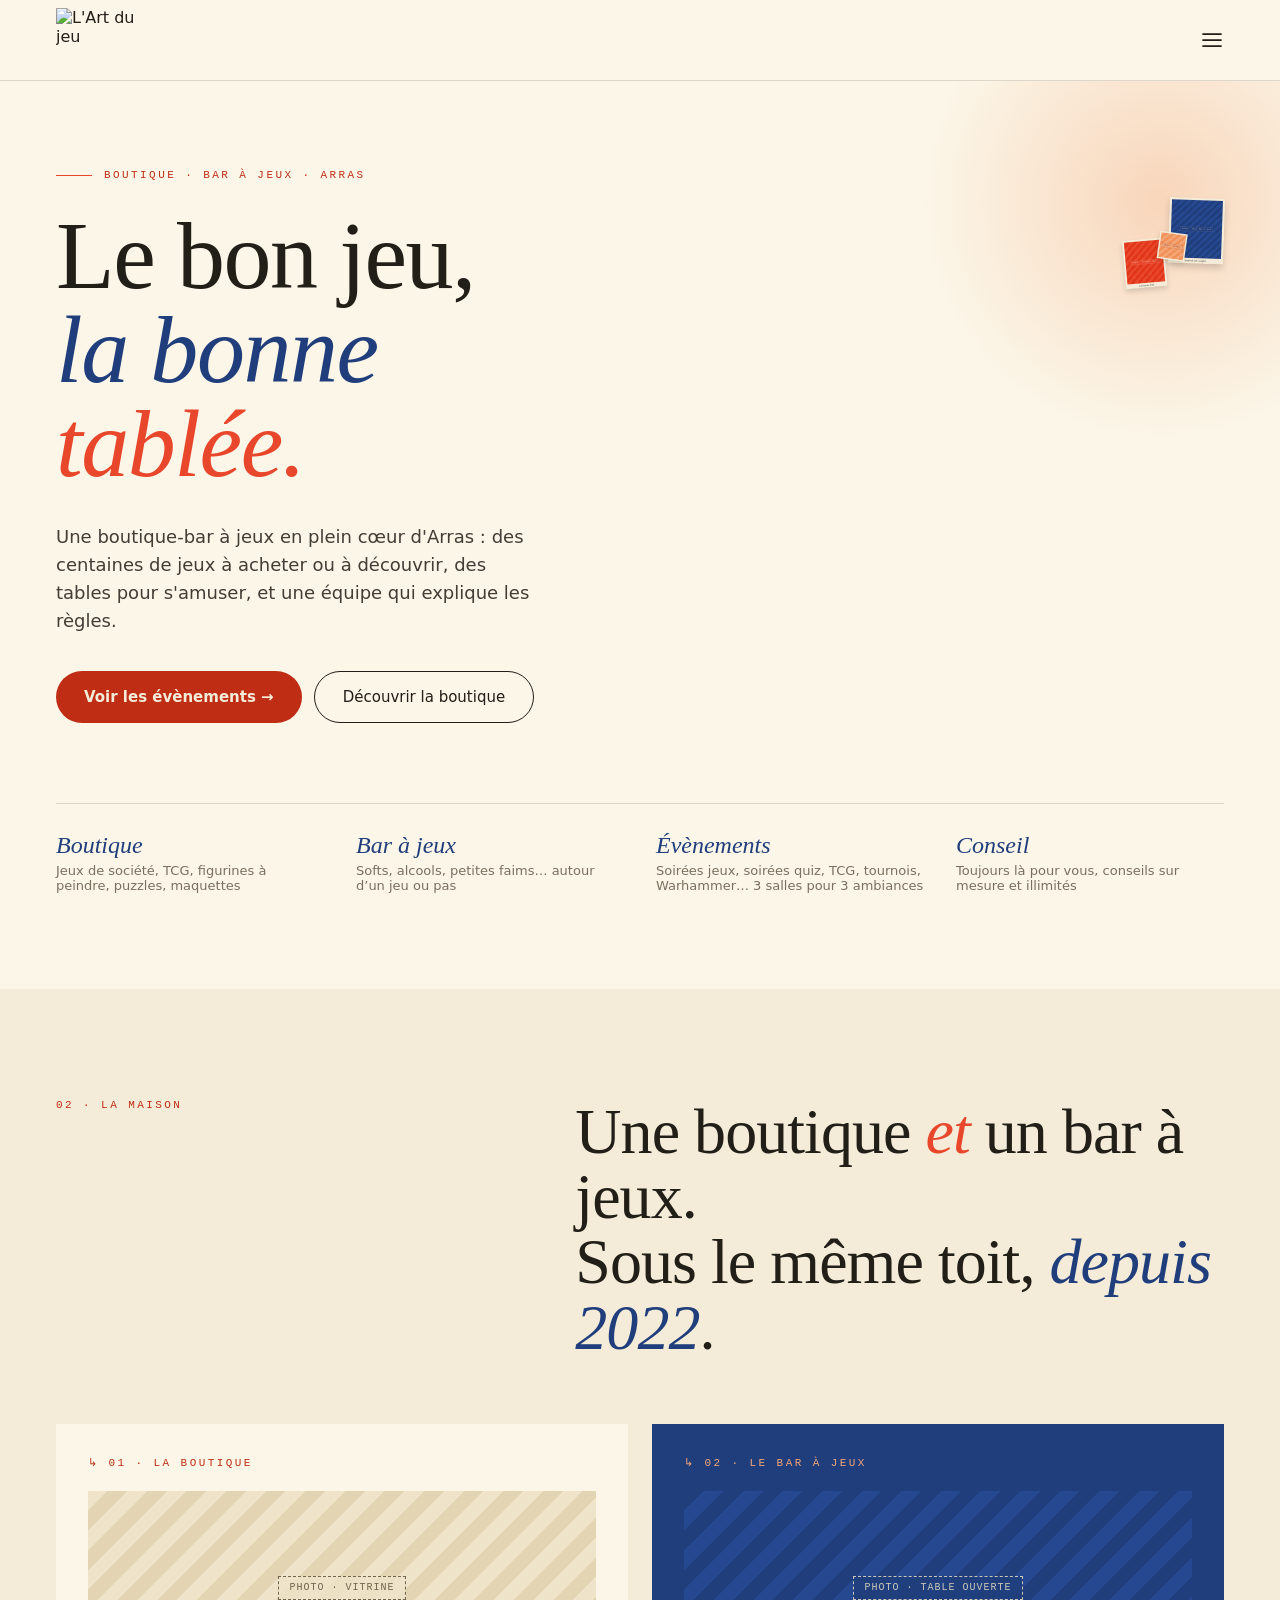
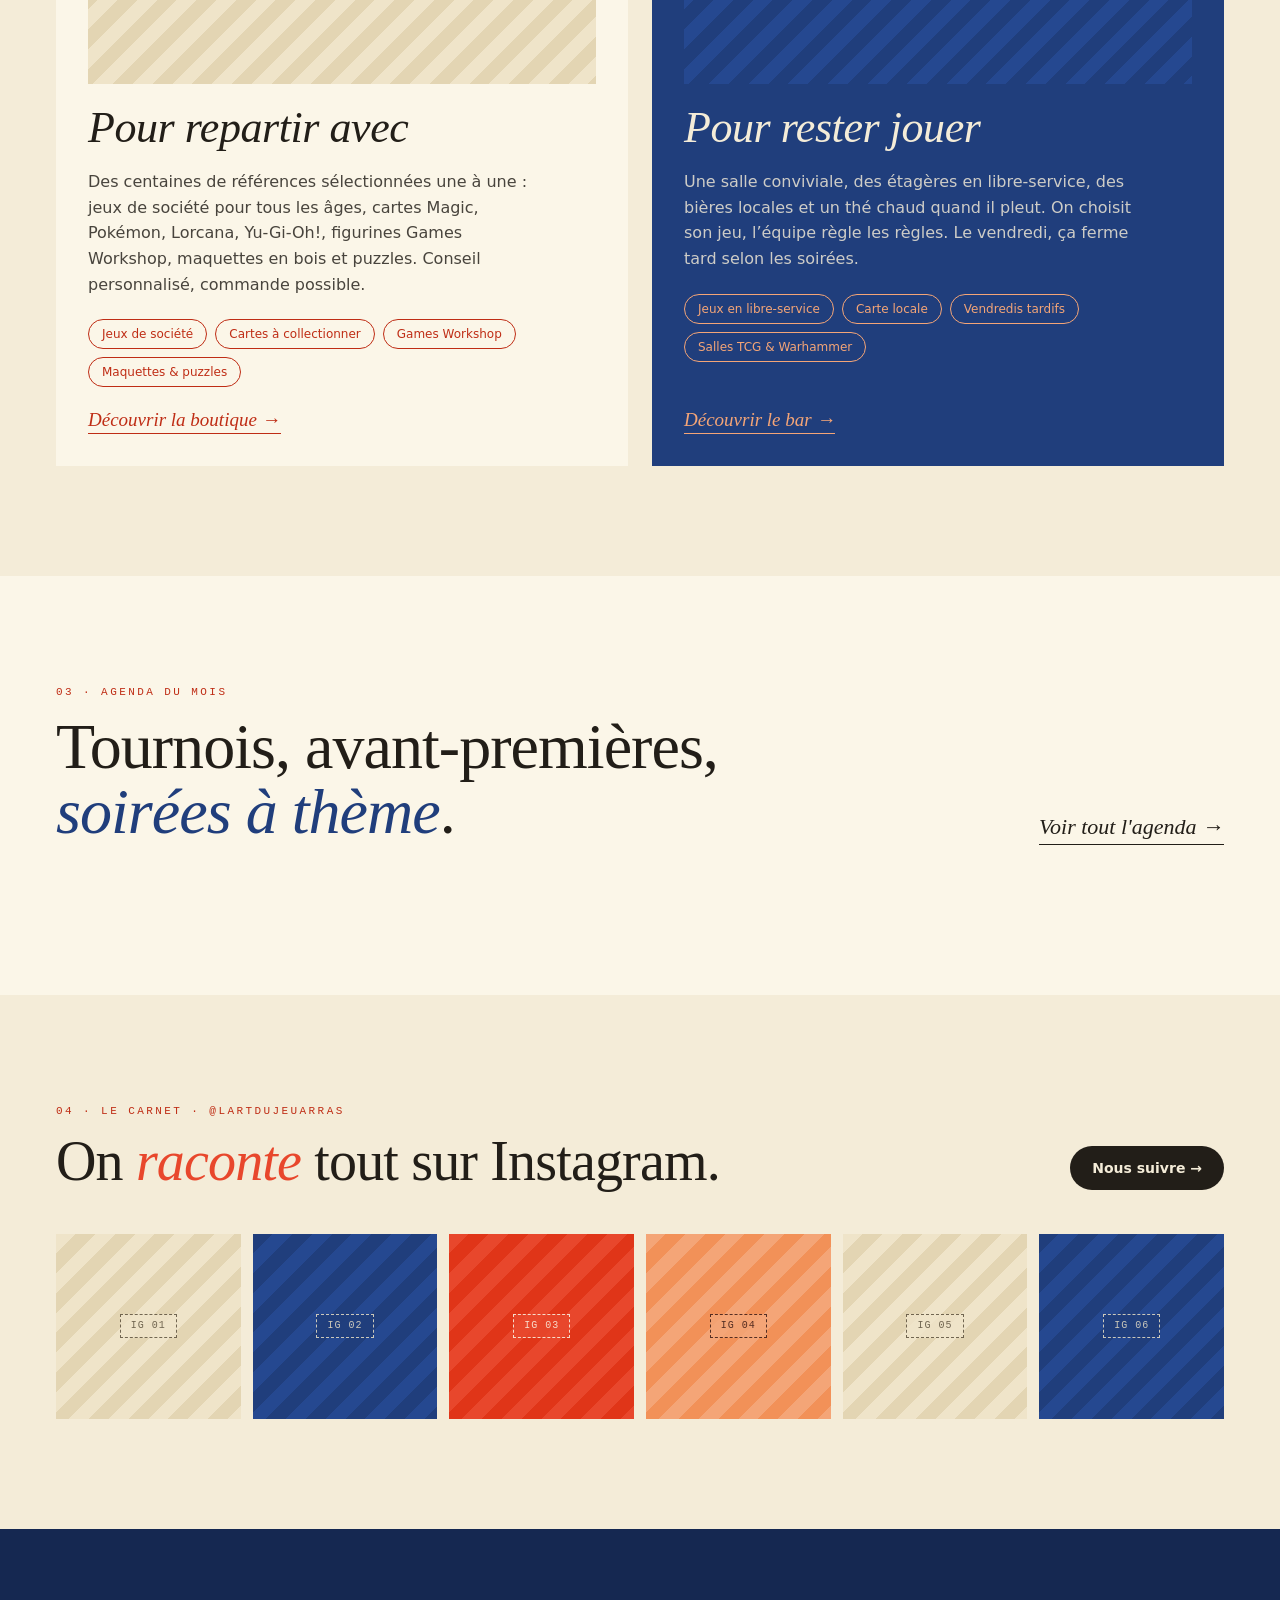
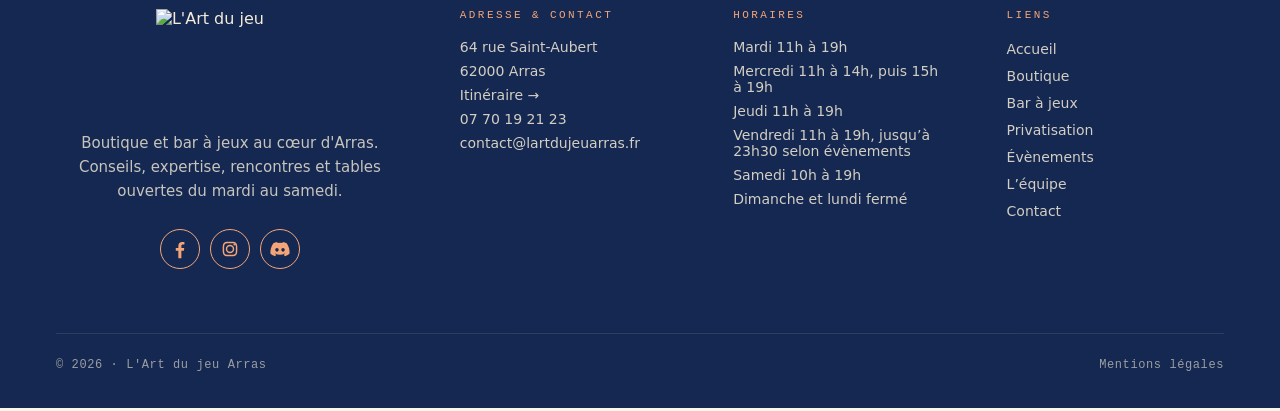
==== commit a56d9e6e: "Démo du 2026-09-30" ====
--- a/index.html
+++ b/index.html
@@ -4,15 +4,17 @@
   <base href="/lartdujeu-demo/">
   <meta name="viewport" content="width=device-width, initial-scale=1">
   <meta name="theme-color" content="#FBF6E8">
+  <!-- Favicon : motif du logo (sans texte) sur une pastille paper (HANDOFF, « SEO et métadonnées ») ;
+       favicon.ico (16, 32, 48 px) pour les navigateurs sans favicon SVG -->
   <link rel="icon" type="image/svg+xml" href="favicon.svg">
-  <!-- TODO logo : apple-touch-icon provisoire (lettre « L » du favicon), à décliner du logo -->
+  <link rel="icon" href="favicon.ico" sizes="16x16 32x32 48x48">
   <link rel="apple-touch-icon" href="apple-touch-icon.png">
   <!-- Partage (Open Graph, X/Twitter) : balises communes à toutes les pages ; og:title, og:description,
        og:url et l'URL canonique sont posés par route (src/app/seo-title-strategy.ts). -->
   <meta property="og:type" content="website">
   <meta property="og:site_name" content="L'Art du jeu Arras">
   <meta property="og:locale" content="fr_FR">
-  <!-- TODO image de partage : og-partage.png provisoire, à refaire avec le logo et les photos -->
+  <!-- Image de partage définitive (validée le 30/09/2026) : logo, « Le bon jeu, la bonne tablée. », adresse -->
   <meta property="og:image" content="https://grissadrauka.github.io/lartdujeu-demo/og-partage.png">
   <meta property="og:image:width" content="1200">
   <meta property="og:image:height" content="630">
@@ -22,19 +24,20 @@
   <link rel="preload" href="fonts/manrope-latin.woff2" as="font" type="font/woff2" crossorigin>
   <link rel="preload" href="fonts/instrument-serif-latin.woff2" as="font" type="font/woff2" crossorigin>
   <link rel="preload" href="fonts/instrument-serif-italic-latin.woff2" as="font" type="font/woff2" crossorigin>
-<style>@font-face{font-family:"Instrument Serif";font-style:italic;font-weight:400;font-display:swap;src:url(fonts/instrument-serif-italic-latin-ext.woff2) format("woff2");unicode-range:U+0100-02BA,U+02BD-02C5,U+02C7-02CC,U+02CE-02D7,U+02DD-02FF,U+0304,U+0308,U+0329,U+1D00-1DBF,U+1E00-1E9F,U+1EF2-1EFF,U+2020,U+20A0-20AB,U+20AD-20C0,U+2113,U+2C60-2C7F,U+A720-A7FF}@font-face{font-family:"Instrument Serif";font-style:italic;font-weight:400;font-display:swap;src:url(fonts/instrument-serif-italic-latin.woff2) format("woff2");unicode-range:U+0000-00FF,U+0131,U+0152-0153,U+02BB-02BC,U+02C6,U+02DA,U+02DC,U+0304,U+0308,U+0329,U+2000-206F,U+20AC,U+2122,U+2191,U+2193,U+2212,U+2215,U+FEFF,U+FFFD}@font-face{font-family:"Instrument Serif";font-style:normal;font-weight:400;font-display:swap;src:url(fonts/instrument-serif-latin-ext.woff2) format("woff2");unicode-range:U+0100-02BA,U+02BD-02C5,U+02C7-02CC,U+02CE-02D7,U+02DD-02FF,U+0304,U+0308,U+0329,U+1D00-1DBF,U+1E00-1E9F,U+1EF2-1EFF,U+2020,U+20A0-20AB,U+20AD-20C0,U+2113,U+2C60-2C7F,U+A720-A7FF}@font-face{font-family:"Instrument Serif";font-style:normal;font-weight:400;font-display:swap;src:url(fonts/instrument-serif-latin.woff2) format("woff2");unicode-range:U+0000-00FF,U+0131,U+0152-0153,U+02BB-02BC,U+02C6,U+02DA,U+02DC,U+0304,U+0308,U+0329,U+2000-206F,U+20AC,U+2122,U+2191,U+2193,U+2212,U+2215,U+FEFF,U+FFFD}@font-face{font-family:JetBrains Mono;font-style:normal;font-weight:400 500;font-display:swap;src:url(fonts/jetbrains-mono-latin-ext.woff2) format("woff2");unicode-range:U+0100-02BA,U+02BD-02C5,U+02C7-02CC,U+02CE-02D7,U+02DD-02FF,U+0304,U+0308,U+0329,U+1D00-1DBF,U+1E00-1E9F,U+1EF2-1EFF,U+2020,U+20A0-20AB,U+20AD-20C0,U+2113,U+2C60-2C7F,U+A720-A7FF}@font-face{font-family:JetBrains Mono;font-style:normal;font-weight:400 500;font-display:swap;src:url(fonts/jetbrains-mono-latin.woff2) format("woff2");unicode-range:U+0000-00FF,U+0131,U+0152-0153,U+02BB-02BC,U+02C6,U+02DA,U+02DC,U+0304,U+0308,U+0329,U+2000-206F,U+20AC,U+2122,U+2191,U+2193,U+2212,U+2215,U+FEFF,U+FFFD}@font-face{font-family:Manrope;font-style:normal;font-weight:400 700;font-display:swap;src:url(fonts/manrope-latin-ext.woff2) format("woff2");unicode-range:U+0100-02BA,U+02BD-02C5,U+02C7-02CC,U+02CE-02D7,U+02DD-02FF,U+0304,U+0308,U+0329,U+1D00-1DBF,U+1E00-1E9F,U+1EF2-1EFF,U+2020,U+20A0-20AB,U+20AD-20C0,U+2113,U+2C60-2C7F,U+A720-A7FF}@font-face{font-family:Manrope;font-style:normal;font-weight:400 700;font-display:swap;src:url(fonts/manrope-latin.woff2) format("woff2");unicode-range:U+0000-00FF,U+0131,U+0152-0153,U+02BB-02BC,U+02C6,U+02DA,U+02DC,U+0304,U+0308,U+0329,U+2000-206F,U+20AC,U+2122,U+2191,U+2193,U+2212,U+2215,U+FEFF,U+FFFD}:root{--paper: #fbf6e8;--cream: #f4ecd8;--cream-soft: #eae0c8;--forest: #2e4d38;--forest-deep: #1f3527;--terra: #c56b3f;--terra-deep: #9f4f2a;--terra-deeper: #864526;--apricot: #e8b591;--ink: #221e18;--mute: #7a6f5f;--rule: rgba(34, 30, 24, .14);--rule-on-dark: rgba(244, 236, 216, .18);--ph-cream-bg: #efe4c9;--ph-cream-stripe: #e3d5b3;--font-serif: "Instrument Serif", serif;--font-sans: "Manrope", system-ui, sans-serif;--font-mono: "JetBrains Mono", ui-monospace, monospace;--frame-max: 1440px;--content-max: 1328px;--gutter: 56px;--section-y: 110px;--radius-pill: 999px;--radius-logo: 8px;--shadow-polaroid-lg: 0 24px 40px rgba(34, 30, 24, .18);--shadow-polaroid-md: 0 18px 32px rgba(34, 30, 24, .16);--shadow-polaroid-sm: 0 12px 24px rgba(34, 30, 24, .15);--shadow-polaroid-dark-lg: 0 30px 50px rgba(0, 0, 0, .35);--shadow-polaroid-dark-md: 0 24px 36px rgba(0, 0, 0, .3);--focus-ring: var(--terra);--transition-fast: .15s ease}@media(max-width:960px){:root{--gutter: 24px}}.btn{display:inline-flex;align-items:center;border:0;border-radius:var(--radius-pill);font-weight:600;text-decoration:none;cursor:pointer;transition:background-color var(--transition-fast),color var(--transition-fast)}.btn--lg{padding:16px 28px;font-size:15px}.btn--md{padding:14px 22px;font-size:14px}.btn--terra{background:var(--terra-deep);color:var(--cream)}.btn--terra:hover,.btn--terra:focus-visible{background:var(--terra-deeper);color:var(--cream)}.btn--ink{background:var(--ink);color:var(--cream)}.btn--ink:hover,.btn--ink:focus-visible{background:var(--forest);color:var(--cream)}.btn--outline{border:1.5px solid var(--ink);background:transparent;color:var(--ink);font-weight:500}*,*:before,*:after{box-sizing:border-box}html,body{margin:0;padding:0;background:var(--paper)}body{font-family:var(--font-sans);color:var(--ink);-webkit-font-smoothing:antialiased}a{color:inherit}a:hover{color:var(--terra-deep)}a:not(.btn,.pill,.skip-link,.link--logo,.link--bordered):is(:hover,:focus-visible){text-decoration-line:underline;text-underline-offset:.2em}button{font-family:inherit}.visually-hidden,.skip-link{position:absolute!important;width:1px;height:1px;padding:0;margin:-1px;overflow:hidden;clip:rect(0,0,0,0);white-space:nowrap;border:0}.skip-link:focus-visible{position:fixed!important;top:12px;left:12px;z-index:200;width:auto;height:auto;margin:0;padding:11px 20px;clip:auto;background:var(--forest);color:var(--cream);border-radius:var(--radius-pill);font-size:13px;font-weight:600;text-decoration:none}main[tabindex="-1"]:focus{outline:none}
-</style><link rel="stylesheet" href="styles-6MZDBG5O.css" media="print" onload="this.media='all'"><noscript><link rel="stylesheet" href="styles-6MZDBG5O.css"></noscript><style ng-app-id="ng">[_nghost-ng-c1560462868]{display:contents}.header[_ngcontent-ng-c1560462868]{position:sticky;top:0;z-index:50;display:flex;flex-wrap:wrap;align-items:center;justify-content:space-between;gap:24px;padding-top:16px;padding-bottom:16px;padding-right:max(var(--gutter),(100% - var(--content-max)) / 2);padding-left:max(var(--gutter),(100% - var(--content-max)) / 2);background:var(--paper);border-bottom:1px solid var(--rule)}@media(max-width:960px){.header[_ngcontent-ng-c1560462868]{flex-wrap:nowrap}}.brand[_ngcontent-ng-c1560462868]{display:flex;align-items:center;gap:14px;text-decoration:none;color:inherit}.brand[_ngcontent-ng-c1560462868]:hover{color:inherit}.brand__logo[_ngcontent-ng-c1560462868]{display:flex;flex:none;align-items:center;justify-content:center;width:48px;height:48px;border:1px dashed var(--forest);border-radius:var(--radius-logo);background:repeating-linear-gradient(135deg,var(--ph-cream-bg) 0 6px,var(--ph-cream-stripe) 6px 12px);color:var(--forest);font:500 8px/1 var(--font-mono);letter-spacing:.1em}.brand__text[_ngcontent-ng-c1560462868]{display:flex;flex-direction:column;line-height:1.1}.brand__name[_ngcontent-ng-c1560462868]{font-family:var(--font-serif);font-size:22px;font-style:italic;color:var(--ink)}.brand__tagline[_ngcontent-ng-c1560462868]{margin-top:2px;font-family:var(--font-mono);font-size:10px;letter-spacing:.25em;text-transform:uppercase;color:var(--terra-deep)}.nav[_ngcontent-ng-c1560462868]{display:flex;flex-wrap:wrap;gap:26px;font-size:14px}@media(max-width:960px){.nav[_ngcontent-ng-c1560462868]{display:none}}.nav__link[_ngcontent-ng-c1560462868], .menu__link[_ngcontent-ng-c1560462868]{padding-bottom:3px;border-bottom:1.5px solid transparent;color:var(--ink);font-weight:500;text-decoration:none}.nav__link[_ngcontent-ng-c1560462868]:hover, .nav__link[_ngcontent-ng-c1560462868]:focus-visible, .menu__link[_ngcontent-ng-c1560462868]:hover, .menu__link[_ngcontent-ng-c1560462868]:focus-visible{border-bottom-color:currentColor;color:var(--terra-deep)}.nav__link.is-active[_ngcontent-ng-c1560462868], .menu__link.is-active[_ngcontent-ng-c1560462868]{border-bottom-color:var(--terra);color:var(--forest);font-weight:600}.actions[_ngcontent-ng-c1560462868]{display:flex;align-items:center;gap:16px;font-size:13px}@media(max-width:960px){.actions[_ngcontent-ng-c1560462868]{display:none}}.actions__phone[_ngcontent-ng-c1560462868]{color:var(--mute);font-variant-numeric:tabular-nums}.pill[_ngcontent-ng-c1560462868]{display:inline-flex;align-items:center;padding:11px 20px;border-radius:var(--radius-pill);font-size:13px;font-weight:600;text-decoration:none;white-space:nowrap;transition:background-color var(--transition-fast)}.pill--forest[_ngcontent-ng-c1560462868]{background:var(--forest);color:var(--cream)}.pill--forest[_ngcontent-ng-c1560462868]:hover, .pill--forest[_ngcontent-ng-c1560462868]:focus-visible{background:var(--forest-deep);color:var(--cream)}.burger[_ngcontent-ng-c1560462868], .menu__close[_ngcontent-ng-c1560462868]{display:flex;flex:none;align-items:center;justify-content:center;width:44px;height:44px;margin-right:-10px;padding:0;border:0;background:transparent;color:var(--ink);cursor:pointer}.burger[_ngcontent-ng-c1560462868]   svg[_ngcontent-ng-c1560462868], .menu__close[_ngcontent-ng-c1560462868]   svg[_ngcontent-ng-c1560462868]{width:24px;height:24px;fill:none;stroke:currentColor;stroke-width:1.75;stroke-linecap:round}@media(min-width:961px){.burger[_ngcontent-ng-c1560462868]{display:none}}.menu[_ngcontent-ng-c1560462868]{position:fixed;inset:0;z-index:100;display:flex;flex-direction:column;overflow-y:auto;padding:0 var(--gutter) 40px;background:var(--paper)}.menu[hidden][_ngcontent-ng-c1560462868]{display:none}@media(min-width:961px){.menu[_ngcontent-ng-c1560462868]{display:none}}.menu__top[_ngcontent-ng-c1560462868]{display:flex;flex:none;align-items:center;justify-content:flex-end;height:81px}.menu__nav[_ngcontent-ng-c1560462868]{display:flex;flex-direction:column;align-items:flex-start;gap:14px;margin-top:16px}.menu__link[_ngcontent-ng-c1560462868]{font-family:var(--font-serif);font-size:32px;line-height:1.15}.menu__link.is-active[_ngcontent-ng-c1560462868]{font-weight:400}.menu__extras[_ngcontent-ng-c1560462868]{display:flex;flex-direction:column;align-items:flex-start;gap:24px;margin-top:40px}.menu__phone[_ngcontent-ng-c1560462868]{color:var(--mute);font-size:15px;font-variant-numeric:tabular-nums}:where(.actions__phone[_ngcontent-ng-c1560462868], .menu__phone[_ngcontent-ng-c1560462868]){text-decoration:none}</style><style ng-app-id="ng">:where(.footer[_ngcontent-ng-c1738667600]   a[_ngcontent-ng-c1738667600]){color:inherit;text-decoration:none}.footer[_ngcontent-ng-c1738667600]{padding-top:80px;padding-bottom:36px;padding-right:max(var(--gutter),(100% - var(--content-max)) / 2);padding-left:max(var(--gutter),(100% - var(--content-max)) / 2);background:var(--forest-deep);color:var(--cream);--focus-ring: var(--apricot)}.footer[_ngcontent-ng-c1738667600]   a[_ngcontent-ng-c1738667600]:hover{color:var(--apricot)}.footer__grid[_ngcontent-ng-c1738667600]{display:grid;grid-template-columns:1.6fr 1fr 1fr 1fr;align-items:start;gap:56px}@media(max-width:960px){.footer__grid[_ngcontent-ng-c1738667600]{grid-template-columns:1fr}}.footer__name[_ngcontent-ng-c1738667600]{margin:0;font-family:var(--font-serif);font-size:44px;font-style:italic;line-height:1}.footer__dot[_ngcontent-ng-c1738667600]{color:var(--apricot)}.footer__pitch[_ngcontent-ng-c1738667600]{max-width:360px;margin:22px 0 0;font-size:15px;line-height:1.6;opacity:.8}.footer__socials[_ngcontent-ng-c1738667600]{margin-top:26px}.footer__title[_ngcontent-ng-c1738667600]{margin:0 0 18px;font-family:var(--font-mono);font-size:11px;font-weight:400;letter-spacing:.22em;text-transform:uppercase;color:var(--apricot)}.footer__list[_ngcontent-ng-c1738667600]{display:flex;flex-direction:column;gap:8px;margin:0;padding:0;list-style:none}.footer__list[_ngcontent-ng-c1738667600]   li[_ngcontent-ng-c1738667600]{font-size:14px;font-variant-numeric:tabular-nums;opacity:.85}.footer__list--links[_ngcontent-ng-c1738667600]   li[_ngcontent-ng-c1738667600]{font-size:16px}.footer__list--links[_ngcontent-ng-c1738667600]   li[_ngcontent-ng-c1738667600]   a[_ngcontent-ng-c1738667600]{font-size:14px}.footer__bottom[_ngcontent-ng-c1738667600]{display:flex;flex-wrap:wrap;justify-content:space-between;gap:12px;margin-top:64px;padding-top:24px;border-top:1px solid var(--rule-on-dark);font-family:var(--font-mono);font-size:12px;letter-spacing:.05em;opacity:.6}</style><style ng-app-id="ng">[_nghost-ng-c3485440566]{display:block;--tone: var(--forest)}.tone-apricot[_nghost-ng-c3485440566]{--tone: var(--apricot)}.socials[_ngcontent-ng-c3485440566]{display:flex;gap:var(--gap);margin:0;padding:0;list-style:none}a[_ngcontent-ng-c3485440566]{display:flex;align-items:center;justify-content:center;width:var(--size);height:var(--size);border:1px solid var(--tone);border-radius:50%;color:var(--tone)}a[_ngcontent-ng-c3485440566]:hover{color:var(--tone)}svg[_ngcontent-ng-c3485440566]{width:calc(var(--size) * .55);height:calc(var(--size) * .55);fill:currentColor}</style><style ng-app-id="ng">section[_ngcontent-ng-c428858132]{padding-top:var(--section-y);padding-bottom:var(--section-y);padding-right:max(var(--gutter),(100% - var(--content-max)) / 2);padding-left:max(var(--gutter),(100% - var(--content-max)) / 2)}.hero[_ngcontent-ng-c428858132]{position:relative;overflow:hidden;padding-top:88px;padding-bottom:96px;background:var(--paper)}.hero__glow[_ngcontent-ng-c428858132]{position:absolute;top:-120px;right:calc(max(0px,(100% - var(--frame-max)) / 2) - 120px);width:480px;height:480px;border-radius:50%;background:radial-gradient(circle,color-mix(in srgb,var(--apricot) 40%,transparent) 0%,transparent 70%);pointer-events:none}.hero__grid[_ngcontent-ng-c428858132]{position:relative;display:grid;grid-template-columns:1.15fr 1fr;align-items:center;gap:64px}@media(max-width:960px){.hero__grid[_ngcontent-ng-c428858132]{grid-template-columns:1fr}}.hero__kicker[_ngcontent-ng-c428858132]{display:flex;align-items:center;gap:12px;margin:0 0 28px;font-family:var(--font-mono);font-size:11px;letter-spacing:.22em;text-transform:uppercase;color:var(--terra-deep)}.hero__kicker-rule[_ngcontent-ng-c428858132]{width:36px;height:1px;background:var(--terra)}.hero__title[_ngcontent-ng-c428858132]{margin:0;font-family:var(--font-serif);font-size:96px;font-weight:400;line-height:.98;letter-spacing:-.015em;color:var(--ink)}@media(max-width:960px){.hero__title[_ngcontent-ng-c428858132]{font-size:56px}}.hero__title[_ngcontent-ng-c428858132]   .forest[_ngcontent-ng-c428858132]{color:var(--forest)}.hero__title[_ngcontent-ng-c428858132]   .terra[_ngcontent-ng-c428858132]{color:var(--terra)}.hero__lead[_ngcontent-ng-c428858132]{max-width:480px;margin:32px 0 0;font-size:18px;line-height:1.55;color:var(--ink);opacity:.85}.hero__ctas[_ngcontent-ng-c428858132]{display:flex;flex-wrap:wrap;gap:12px;margin-top:36px}.hero__art[_ngcontent-ng-c428858132]{position:relative;width:100%;max-width:581px;margin-left:auto;aspect-ratio:1.0375;container-type:inline-size}@media(max-width:960px){.hero__art[_ngcontent-ng-c428858132]{display:none}}.hero__stage[_ngcontent-ng-c428858132]{position:absolute;top:0;right:0;width:581px;height:560px;transform-origin:top right;transform:scale(tan(atan2(100cqw,581px)))}.pillars[_ngcontent-ng-c428858132]{display:grid;grid-template-columns:repeat(4,1fr);gap:32px;margin:80px 0 0;padding:28px 0 0;border-top:1px solid var(--rule);list-style:none}@media(max-width:960px){.pillars[_ngcontent-ng-c428858132]{grid-template-columns:1fr}}.pillars__title[_ngcontent-ng-c428858132]{margin:0;font-family:var(--font-serif);font-size:24px;font-style:italic;color:var(--forest)}.pillars__text[_ngcontent-ng-c428858132]{margin:4px 0 0;font-size:13px;color:var(--mute)}.house[_ngcontent-ng-c428858132]{background:var(--cream)}.house__head[_ngcontent-ng-c428858132]{display:grid;grid-template-columns:1fr 1.4fr;gap:56px;margin-bottom:64px}@media(max-width:960px){.house__head[_ngcontent-ng-c428858132]{grid-template-columns:1fr}}.house__cards[_ngcontent-ng-c428858132]{display:grid;grid-template-columns:1fr 1fr;gap:24px}@media(max-width:960px){.house__cards[_ngcontent-ng-c428858132]{grid-template-columns:1fr}}.section-head[_ngcontent-ng-c428858132]{display:flex;flex-wrap:wrap;align-items:flex-end;justify-content:space-between;gap:32px}.section-head--agenda[_ngcontent-ng-c428858132]{margin-bottom:40px}.section-head--carnet[_ngcontent-ng-c428858132]{margin-bottom:44px}.section-head__title[_ngcontent-ng-c428858132]{margin-top:16px}.agenda[_ngcontent-ng-c428858132]{background:var(--paper)}.agenda__all[_ngcontent-ng-c428858132]{padding-bottom:4px;border-bottom:1px solid var(--ink);color:var(--ink);font-family:var(--font-serif);font-size:22px;font-style:italic;text-decoration:none}.agenda__all[_ngcontent-ng-c428858132]:hover, .agenda__all[_ngcontent-ng-c428858132]:focus-visible{border-bottom-color:var(--terra-deep);color:var(--terra-deep)}.agenda__list[_ngcontent-ng-c428858132]{border-top:1px solid var(--rule)}.carnet[_ngcontent-ng-c428858132]{background:var(--cream)}</style><script id="adj-json-ld" type="application/ld+json">{"@context":"https://schema.org","@type":["HobbyShop","BarOrPub"],"@id":"https://lartdujeuarras.fr/#etablissement","name":"L’Art du jeu","description":"Boutique de jeux et bar à jeux au cœur d’Arras : jeux de société, cartes à collectionner, Games Workshop, maquettes en bois et puzzles, tournois et soirées. Vendredi jusqu’à 23h30 selon évènements.","url":"https://lartdujeuarras.fr/","image":"https://lartdujeuarras.fr/og-partage.png","telephone":"+33770192123","email":"contact@lartdujeuarras.fr","address":{"@type":"PostalAddress","streetAddress":"64 rue Saint-Aubert","postalCode":"62000","addressLocality":"Arras","addressCountry":"FR"},"geo":{"@type":"GeoCoordinates","latitude":50.29122,"longitude":2.771292},"hasMap":"https://www.google.com/maps/search/?api=1&query=64%20rue%20Saint-Aubert%2C%2062000%20Arras","openingHoursSpecification":[{"@type":"OpeningHoursSpecification","dayOfWeek":["Tuesday","Wednesday","Thursday","Friday","Saturday"],"opens":"11:00","closes":"19:00"}],"sameAs":["https://www.facebook.com/lartdujeuarras","https://www.instagram.com/lartdujeuarras"]}</script><style ng-app-id="ng">[_nghost-ng-c3400838828]{position:absolute;display:flex;flex-direction:column;padding-bottom:var(--band);background:var(--cream)}.photo[_ngcontent-ng-c3400838828]{flex:1 1 0;min-height:0}.caption[_ngcontent-ng-c3400838828]{position:absolute;right:0;bottom:0;left:0;display:flex;align-items:center;justify-content:center;height:var(--band);margin:0;font-family:var(--font-serif);font-style:italic;line-height:1;text-align:center;color:var(--ink)}.salle[_nghost-ng-c3400838828]{--band: 30px;top:0;right:0;width:320px;height:380px;padding-top:12px;padding-right:12px;padding-left:12px;transform:rotate(2deg);box-shadow:var(--shadow-polaroid-lg)}.salle[_nghost-ng-c3400838828]   .caption[_ngcontent-ng-c3400838828]{font-size:14px}.etagere[_nghost-ng-c3400838828]{--band: 26px;bottom:40px;left:0;width:240px;height:280px;padding-top:10px;padding-right:10px;padding-left:10px;transform:rotate(-5deg);box-shadow:var(--shadow-polaroid-md)}.etagere[_nghost-ng-c3400838828]   .caption[_ngcontent-ng-c3400838828]{font-size:13px}.detail[_nghost-ng-c3400838828]{--band: 8px;top:200px;left:200px;z-index:2;width:160px;height:160px;padding-top:8px;padding-right:8px;padding-left:8px;transform:rotate(8deg);box-shadow:var(--shadow-polaroid-sm)}.soiree[_nghost-ng-c3400838828]{--band: 32px;top:0;right:0;width:360px;height:440px;padding-top:14px;padding-right:14px;padding-left:14px;transform:rotate(3deg);box-shadow:var(--shadow-polaroid-dark-lg)}.soiree[_nghost-ng-c3400838828]   .caption[_ngcontent-ng-c3400838828]{font-size:15px}.comptoir[_nghost-ng-c3400838828]{--band: 24px;bottom:0;left:0;width:240px;height:300px;padding-top:10px;padding-right:10px;padding-left:10px;transform:rotate(-5deg);box-shadow:var(--shadow-polaroid-dark-md)}.comptoir[_nghost-ng-c3400838828]   .caption[_ngcontent-ng-c3400838828]{font-size:13px}</style><style ng-app-id="ng">[_nghost-ng-c301212031]{display:block;font-family:var(--font-mono);font-size:11px;letter-spacing:.22em;text-transform:uppercase;color:var(--kicker-color, var(--terra-deep))}</style><style ng-app-id="ng">[_nghost-ng-c3245282910]{display:block}.title[_ngcontent-ng-c3245282910]{margin:0;font-family:var(--font-serif);font-weight:400;line-height:1.02;letter-spacing:-.015em;color:var(--ink)}@media(max-width:960px){.title[_ngcontent-ng-c3245282910]{font-size:40px!important}}.title[_ngcontent-ng-c3245282910]     em.terra{color:var(--terra)}.title[_ngcontent-ng-c3245282910]     em.forest{color:var(--forest)}</style><style ng-app-id="ng">[_nghost-ng-c923038799]{display:block}.grid[_ngcontent-ng-c923038799]{display:grid;grid-template-columns:repeat(6,1fr);gap:12px;margin:0;padding:0;list-style:none}@media(max-width:960px){.grid[_ngcontent-ng-c923038799]{grid-template-columns:repeat(3,1fr)}}.tile[_ngcontent-ng-c923038799]{position:relative}.tile__caption[_ngcontent-ng-c923038799]{position:absolute;right:0;bottom:0;left:0;margin:0;padding:10px 12px;background:linear-gradient(transparent,#221e18b3);color:var(--cream);font-family:var(--font-serif);font-size:12px;font-style:italic}.tile__lien[_ngcontent-ng-c923038799]{position:relative;display:block;aspect-ratio:1/1;overflow:hidden;color:var(--cream);text-decoration:none}.tile__lien[_ngcontent-ng-c923038799]:hover{color:var(--cream)}.tile__image[_ngcontent-ng-c923038799]{display:block;width:100%;height:100%;object-fit:cover}.tile__lien[_ngcontent-ng-c923038799]   .tile__caption[_ngcontent-ng-c923038799]{display:block}</style><style ng-app-id="ng">[_nghost-ng-c2026357810]{position:relative;display:flex;align-items:center;justify-content:center;width:100%;background:repeating-linear-gradient(135deg,var(--ph-bg) 0 14px,var(--ph-stripe) 14px 28px)}.tone-cream[_nghost-ng-c2026357810]{--ph-bg: #efe4c9;--ph-stripe: #e3d5b3;--ph-ink: #5c513d}.tone-forest[_nghost-ng-c2026357810]{--ph-bg: #2e4d38;--ph-stripe: #395b43;--ph-ink: #e8dfc4}.tone-terra[_nghost-ng-c2026357810]{--ph-bg: #c56b3f;--ph-stripe: #b65d32;--ph-ink: #fbf6e8}.tone-apricot[_nghost-ng-c2026357810]{--ph-bg: #e8b591;--ph-stripe: #dca47c;--ph-ink: #3b2418}.tone-ink[_nghost-ng-c2026357810]{--ph-bg: #221e18;--ph-stripe: #2c2820;--ph-ink: #efe4c9}.label[_ngcontent-ng-c2026357810]{padding:6px 10px;border:1px dashed var(--ph-ink);background:var(--ph-bg);color:var(--ph-ink);font:500 10px/1 var(--font-mono);letter-spacing:.1em;text-transform:uppercase;opacity:.85}</style><meta property="og:title" content="L’Art du jeu Arras · Boutique &amp; bar à jeux"><meta name="description" content="Boutique de jeux et bar à jeux au cœur d’Arras : jeux de société, cartes à collectionner, Games Workshop, tournois et soirées. Ouvert du mardi au samedi."><meta property="og:description" content="Boutique de jeux et bar à jeux au cœur d’Arras : jeux de société, cartes à collectionner, Games Workshop, tournois et soirées. Ouvert du mardi au samedi."><meta name="robots" content="noindex"><meta property="og:url" content="https://lartdujeuarras.fr/"><link rel="canonical" href="https://lartdujeuarras.fr/"><style ng-app-id="ng">[_nghost-ng-c3498410278]{display:block;--card-bg: var(--paper);--card-ink: var(--ink);--card-accent: var(--terra-deep);--card-accent-hover: var(--terra-deeper)}.is-dark[_nghost-ng-c3498410278]{--card-bg: var(--forest);--card-ink: var(--cream);--card-accent: var(--apricot);--card-accent-hover: var(--cream);--focus-ring: var(--apricot)}.card[_ngcontent-ng-c3498410278]{display:flex;flex-direction:column;gap:22px;height:100%;padding:32px;background:var(--card-bg);color:var(--card-ink)}.card__title[_ngcontent-ng-c3498410278]{margin:0;font-family:var(--font-serif);font-size:44px;font-style:italic;font-weight:400;line-height:1.02;letter-spacing:-.01em}.card__body[_ngcontent-ng-c3498410278]{max-width:460px;margin:18px 0 0;font-size:16px;line-height:1.6;opacity:.82}.card__chips[_ngcontent-ng-c3498410278]{display:flex;flex-wrap:wrap;gap:8px;margin:0;padding:0;list-style:none}.card__cta[_ngcontent-ng-c3498410278]{align-self:flex-start;margin-top:auto;padding-bottom:2px;border-bottom:1px solid var(--card-accent);color:var(--card-accent);font-family:var(--font-serif);font-size:19px;font-style:italic;text-decoration:none}.card__cta[_ngcontent-ng-c3498410278]:hover, .card__cta[_ngcontent-ng-c3498410278]:focus-visible{border-bottom-color:var(--card-accent-hover);color:var(--card-accent-hover)}.card__chips[_ngcontent-ng-c3498410278]   li[_ngcontent-ng-c3498410278]{display:flex}</style><style ng-app-id="ng">[_nghost-ng-c429051736]{display:inline-block;padding:7px 13px;border:1px solid var(--pastille-color);border-radius:var(--radius-pill);color:var(--pastille-color);font-size:12px}.size-sm[_nghost-ng-c429051736]{padding:5px 10px;font-size:11px}</style></head>
+<style>@font-face{font-family:"Instrument Serif";font-style:italic;font-weight:400;font-display:swap;src:url(fonts/instrument-serif-italic-latin-ext.woff2) format("woff2");unicode-range:U+0100-02BA,U+02BD-02C5,U+02C7-02CC,U+02CE-02D7,U+02DD-02FF,U+0304,U+0308,U+0329,U+1D00-1DBF,U+1E00-1E9F,U+1EF2-1EFF,U+2020,U+20A0-20AB,U+20AD-20C0,U+2113,U+2C60-2C7F,U+A720-A7FF}@font-face{font-family:"Instrument Serif";font-style:italic;font-weight:400;font-display:swap;src:url(fonts/instrument-serif-italic-latin.woff2) format("woff2");unicode-range:U+0000-00FF,U+0131,U+0152-0153,U+02BB-02BC,U+02C6,U+02DA,U+02DC,U+0304,U+0308,U+0329,U+2000-206F,U+20AC,U+2122,U+2191,U+2193,U+2212,U+2215,U+FEFF,U+FFFD}@font-face{font-family:"Instrument Serif";font-style:normal;font-weight:400;font-display:swap;src:url(fonts/instrument-serif-latin-ext.woff2) format("woff2");unicode-range:U+0100-02BA,U+02BD-02C5,U+02C7-02CC,U+02CE-02D7,U+02DD-02FF,U+0304,U+0308,U+0329,U+1D00-1DBF,U+1E00-1E9F,U+1EF2-1EFF,U+2020,U+20A0-20AB,U+20AD-20C0,U+2113,U+2C60-2C7F,U+A720-A7FF}@font-face{font-family:"Instrument Serif";font-style:normal;font-weight:400;font-display:swap;src:url(fonts/instrument-serif-latin.woff2) format("woff2");unicode-range:U+0000-00FF,U+0131,U+0152-0153,U+02BB-02BC,U+02C6,U+02DA,U+02DC,U+0304,U+0308,U+0329,U+2000-206F,U+20AC,U+2122,U+2191,U+2193,U+2212,U+2215,U+FEFF,U+FFFD}@font-face{font-family:JetBrains Mono;font-style:normal;font-weight:400 500;font-display:swap;src:url(fonts/jetbrains-mono-latin-ext.woff2) format("woff2");unicode-range:U+0100-02BA,U+02BD-02C5,U+02C7-02CC,U+02CE-02D7,U+02DD-02FF,U+0304,U+0308,U+0329,U+1D00-1DBF,U+1E00-1E9F,U+1EF2-1EFF,U+2020,U+20A0-20AB,U+20AD-20C0,U+2113,U+2C60-2C7F,U+A720-A7FF}@font-face{font-family:JetBrains Mono;font-style:normal;font-weight:400 500;font-display:swap;src:url(fonts/jetbrains-mono-latin.woff2) format("woff2");unicode-range:U+0000-00FF,U+0131,U+0152-0153,U+02BB-02BC,U+02C6,U+02DA,U+02DC,U+0304,U+0308,U+0329,U+2000-206F,U+20AC,U+2122,U+2191,U+2193,U+2212,U+2215,U+FEFF,U+FFFD}@font-face{font-family:Manrope;font-style:normal;font-weight:400 700;font-display:swap;src:url(fonts/manrope-latin-ext.woff2) format("woff2");unicode-range:U+0100-02BA,U+02BD-02C5,U+02C7-02CC,U+02CE-02D7,U+02DD-02FF,U+0304,U+0308,U+0329,U+1D00-1DBF,U+1E00-1E9F,U+1EF2-1EFF,U+2020,U+20A0-20AB,U+20AD-20C0,U+2113,U+2C60-2C7F,U+A720-A7FF}@font-face{font-family:Manrope;font-style:normal;font-weight:400 700;font-display:swap;src:url(fonts/manrope-latin.woff2) format("woff2");unicode-range:U+0000-00FF,U+0131,U+0152-0153,U+02BB-02BC,U+02C6,U+02DA,U+02DC,U+0304,U+0308,U+0329,U+2000-206F,U+20AC,U+2122,U+2191,U+2193,U+2212,U+2215,U+FEFF,U+FFFD}:root{--paper: #fbf6e8;--cream: #f4ecd8;--cream-soft: #eae0c8;--forest: #203e7c;--forest-deep: #152851;--terra: #e8472c;--terra-deep: #bf2d15;--terra-deeper: #a02a16;--apricot: #f4a577;--ink: #221e18;--mute: #7a6f5f;--rule: rgba(34, 30, 24, .14);--rule-on-dark: rgba(244, 236, 216, .18);--font-serif: "Instrument Serif", serif;--font-sans: "Manrope", system-ui, sans-serif;--font-mono: "JetBrains Mono", ui-monospace, monospace;--frame-max: 1440px;--content-max: 1328px;--gutter: 56px;--section-y: 110px;--radius-pill: 999px;--shadow-polaroid-lg: 0 24px 40px rgba(34, 30, 24, .18);--shadow-polaroid-md: 0 18px 32px rgba(34, 30, 24, .16);--shadow-polaroid-sm: 0 12px 24px rgba(34, 30, 24, .15);--shadow-polaroid-dark-lg: 0 30px 50px rgba(0, 0, 0, .35);--shadow-polaroid-dark-md: 0 24px 36px rgba(0, 0, 0, .3);--focus-ring: var(--terra);--transition-fast: .15s ease}@media(max-width:960px){:root{--gutter: 24px}}.btn{display:inline-flex;align-items:center;border:0;border-radius:var(--radius-pill);font-weight:600;text-decoration:none;cursor:pointer;transition:background-color var(--transition-fast),color var(--transition-fast)}.btn--lg{padding:16px 28px;font-size:15px}.btn--md{padding:14px 22px;font-size:14px}.btn--terra{background:var(--terra-deep);color:var(--cream)}.btn--terra:hover,.btn--terra:focus-visible{background:var(--terra-deeper);color:var(--cream)}.btn--ink{background:var(--ink);color:var(--cream)}.btn--ink:hover,.btn--ink:focus-visible{background:var(--forest);color:var(--cream)}.btn--outline{border:1.5px solid var(--ink);background:transparent;color:var(--ink);font-weight:500}*,*:before,*:after{box-sizing:border-box}html,body{margin:0;padding:0;background:var(--paper)}body{font-family:var(--font-sans);color:var(--ink);-webkit-font-smoothing:antialiased}a{color:inherit}a:hover{color:var(--terra-deep)}a:not(.btn,.pill,.skip-link,.link--logo,.link--bordered):is(:hover,:focus-visible){text-decoration-line:underline;text-underline-offset:.2em}button{font-family:inherit}.visually-hidden,.skip-link{position:absolute!important;width:1px;height:1px;padding:0;margin:-1px;overflow:hidden;clip:rect(0,0,0,0);white-space:nowrap;border:0}.skip-link:focus-visible{position:fixed!important;top:12px;left:12px;z-index:200;width:auto;height:auto;margin:0;padding:11px 20px;clip:auto;background:var(--forest);color:var(--cream);border-radius:var(--radius-pill);font-size:13px;font-weight:600;text-decoration:none}main[tabindex="-1"]:focus{outline:none}
+</style><link rel="stylesheet" href="styles-XN3TNDCM.css" media="print" onload="this.media='all'"><noscript><link rel="stylesheet" href="styles-XN3TNDCM.css"></noscript><style ng-app-id="ng">[_nghost-ng-c3349541984]{display:contents}.header[_ngcontent-ng-c3349541984]{position:sticky;top:0;z-index:50;display:flex;flex-wrap:wrap;align-items:center;justify-content:space-between;gap:24px;padding-top:8px;padding-bottom:8px;padding-right:max(var(--gutter),(100% - var(--content-max)) / 2);padding-left:max(var(--gutter),(100% - var(--content-max)) / 2);background:var(--paper);border-bottom:1px solid var(--rule)}@media(max-width:1349px){.header[_ngcontent-ng-c3349541984]{flex-wrap:nowrap}}.brand[_ngcontent-ng-c3349541984]{display:flex;align-items:center;text-decoration:none;color:inherit}.brand[_ngcontent-ng-c3349541984]:hover{color:inherit}.brand__logo[_ngcontent-ng-c3349541984]{display:block}.nav[_ngcontent-ng-c3349541984]{display:flex;flex-wrap:wrap;gap:26px;font-size:14px}@media(max-width:1349px){.nav[_ngcontent-ng-c3349541984]{display:none}}.nav__link[_ngcontent-ng-c3349541984], .menu__link[_ngcontent-ng-c3349541984]{padding-bottom:3px;border-bottom:1.5px solid transparent;color:var(--ink);font-weight:500;text-decoration:none}.nav__link[_ngcontent-ng-c3349541984]:hover, .nav__link[_ngcontent-ng-c3349541984]:focus-visible, .menu__link[_ngcontent-ng-c3349541984]:hover, .menu__link[_ngcontent-ng-c3349541984]:focus-visible{border-bottom-color:currentColor;color:var(--terra-deep)}.nav__link.is-active[_ngcontent-ng-c3349541984], .menu__link.is-active[_ngcontent-ng-c3349541984]{border-bottom-color:var(--terra);color:var(--forest);font-weight:600}.actions[_ngcontent-ng-c3349541984]{display:flex;align-items:center;gap:16px;font-size:13px}@media(max-width:1349px){.actions[_ngcontent-ng-c3349541984]{display:none}}.actions__phone[_ngcontent-ng-c3349541984]{color:var(--mute);font-variant-numeric:tabular-nums}@media(min-width:1350px)and (max-width:1439px){.actions__phone[_ngcontent-ng-c3349541984]{display:none}}.pill[_ngcontent-ng-c3349541984]{display:inline-flex;align-items:center;padding:11px 20px;border-radius:var(--radius-pill);font-size:13px;font-weight:600;text-decoration:none;white-space:nowrap;transition:background-color var(--transition-fast)}.pill--forest[_ngcontent-ng-c3349541984]{background:var(--forest);color:var(--cream)}.pill--forest[_ngcontent-ng-c3349541984]:hover, .pill--forest[_ngcontent-ng-c3349541984]:focus-visible{background:var(--forest-deep);color:var(--cream)}.burger[_ngcontent-ng-c3349541984], .menu__close[_ngcontent-ng-c3349541984]{display:flex;flex:none;align-items:center;justify-content:center;width:44px;height:44px;margin-right:-10px;padding:0;border:0;background:transparent;color:var(--ink);cursor:pointer}.burger[_ngcontent-ng-c3349541984]   svg[_ngcontent-ng-c3349541984], .menu__close[_ngcontent-ng-c3349541984]   svg[_ngcontent-ng-c3349541984]{width:24px;height:24px;fill:none;stroke:currentColor;stroke-width:1.75;stroke-linecap:round}@media(min-width:1350px){.burger[_ngcontent-ng-c3349541984]{display:none}}.menu[_ngcontent-ng-c3349541984]{position:fixed;inset:0;z-index:100;display:flex;flex-direction:column;overflow-y:auto;padding:0 var(--gutter) 40px;background:var(--paper)}.menu[hidden][_ngcontent-ng-c3349541984]{display:none}@media(min-width:1350px){.menu[_ngcontent-ng-c3349541984]{display:none}}.menu__top[_ngcontent-ng-c3349541984]{display:flex;flex:none;align-items:center;justify-content:space-between;height:81px}.menu__logo[_ngcontent-ng-c3349541984]{display:block}.menu__nav[_ngcontent-ng-c3349541984]{display:flex;flex-direction:column;align-items:flex-start;gap:14px;margin-top:16px}.menu__link[_ngcontent-ng-c3349541984]{font-family:var(--font-serif);font-size:32px;line-height:1.15}.menu__link.is-active[_ngcontent-ng-c3349541984]{font-weight:400}.menu__extras[_ngcontent-ng-c3349541984]{display:flex;flex-direction:column;align-items:flex-start;gap:24px;margin-top:40px}.menu__phone[_ngcontent-ng-c3349541984]{color:var(--mute);font-size:15px;font-variant-numeric:tabular-nums}:where(.actions__phone[_ngcontent-ng-c3349541984], .menu__phone[_ngcontent-ng-c3349541984]){text-decoration:none}</style><style ng-app-id="ng">:where(.footer[_ngcontent-ng-c2352651287]   a[_ngcontent-ng-c2352651287]){color:inherit;text-decoration:none}.footer[_ngcontent-ng-c2352651287]{padding-top:80px;padding-bottom:36px;padding-right:max(var(--gutter),(100% - var(--content-max)) / 2);padding-left:max(var(--gutter),(100% - var(--content-max)) / 2);background:var(--forest-deep);color:var(--cream);--focus-ring: var(--apricot)}.footer[_ngcontent-ng-c2352651287]   a[_ngcontent-ng-c2352651287]:hover{color:var(--apricot)}.footer__grid[_ngcontent-ng-c2352651287]{display:grid;grid-template-columns:1.6fr 1fr 1fr 1fr;align-items:start;gap:56px}@media(max-width:960px){.footer__grid[_ngcontent-ng-c2352651287]{grid-template-columns:1fr}}.footer__brand[_ngcontent-ng-c2352651287]{display:flex;flex-direction:column;align-items:center}.footer__name[_ngcontent-ng-c2352651287]{margin:0}.footer__name[_ngcontent-ng-c2352651287]   img[_ngcontent-ng-c2352651287]{display:block}.footer__pitch[_ngcontent-ng-c2352651287]{max-width:360px;text-align:center;margin:22px 0 0;font-size:15px;line-height:1.6;opacity:.8}.footer__socials[_ngcontent-ng-c2352651287]{margin-top:26px}.footer__title[_ngcontent-ng-c2352651287]{margin:0 0 18px;font-family:var(--font-mono);font-size:11px;font-weight:400;letter-spacing:.22em;text-transform:uppercase;color:var(--apricot)}.footer__list[_ngcontent-ng-c2352651287]{display:flex;flex-direction:column;gap:8px;margin:0;padding:0;list-style:none}.footer__list[_ngcontent-ng-c2352651287]   li[_ngcontent-ng-c2352651287]{font-size:14px;font-variant-numeric:tabular-nums;opacity:.85}.footer__list--links[_ngcontent-ng-c2352651287]   li[_ngcontent-ng-c2352651287]{font-size:16px}.footer__list--links[_ngcontent-ng-c2352651287]   li[_ngcontent-ng-c2352651287]   a[_ngcontent-ng-c2352651287]{font-size:14px}.footer__bottom[_ngcontent-ng-c2352651287]{display:flex;flex-wrap:wrap;justify-content:space-between;gap:12px;margin-top:64px;padding-top:24px;border-top:1px solid var(--rule-on-dark);font-family:var(--font-mono);font-size:12px;letter-spacing:.05em;opacity:.6}</style><style ng-app-id="ng">[_nghost-ng-c3485440566]{display:block;--tone: var(--forest)}.tone-apricot[_nghost-ng-c3485440566]{--tone: var(--apricot)}.socials[_ngcontent-ng-c3485440566]{display:flex;gap:var(--gap);margin:0;padding:0;list-style:none}a[_ngcontent-ng-c3485440566]{display:flex;align-items:center;justify-content:center;width:var(--size);height:var(--size);border:1px solid var(--tone);border-radius:50%;color:var(--tone)}a[_ngcontent-ng-c3485440566]:hover{color:var(--tone)}svg[_ngcontent-ng-c3485440566]{width:calc(var(--size) * .55);height:calc(var(--size) * .55);fill:currentColor}</style><style ng-app-id="ng">section[_ngcontent-ng-c428858132]{padding-top:var(--section-y);padding-bottom:var(--section-y);padding-right:max(var(--gutter),(100% - var(--content-max)) / 2);padding-left:max(var(--gutter),(100% - var(--content-max)) / 2)}.hero[_ngcontent-ng-c428858132]{position:relative;overflow:hidden;padding-top:88px;padding-bottom:96px;background:var(--paper)}.hero__glow[_ngcontent-ng-c428858132]{position:absolute;top:-120px;right:calc(max(0px,(100% - var(--frame-max)) / 2) - 120px);width:480px;height:480px;border-radius:50%;background:radial-gradient(circle,color-mix(in srgb,var(--apricot) 40%,transparent) 0%,transparent 70%);pointer-events:none}.hero__grid[_ngcontent-ng-c428858132]{position:relative;display:grid;grid-template-columns:1.15fr 1fr;align-items:center;gap:64px}@media(max-width:960px){.hero__grid[_ngcontent-ng-c428858132]{grid-template-columns:1fr}}.hero__kicker[_ngcontent-ng-c428858132]{display:flex;align-items:center;gap:12px;margin:0 0 28px;font-family:var(--font-mono);font-size:11px;letter-spacing:.22em;text-transform:uppercase;color:var(--terra-deep)}.hero__kicker-rule[_ngcontent-ng-c428858132]{width:36px;height:1px;background:var(--terra)}.hero__title[_ngcontent-ng-c428858132]{margin:0;font-family:var(--font-serif);font-size:96px;font-weight:400;line-height:.98;letter-spacing:-.015em;color:var(--ink)}@media(max-width:960px){.hero__title[_ngcontent-ng-c428858132]{font-size:56px}}.hero__title[_ngcontent-ng-c428858132]   .forest[_ngcontent-ng-c428858132]{color:var(--forest)}.hero__title[_ngcontent-ng-c428858132]   .terra[_ngcontent-ng-c428858132]{color:var(--terra)}.hero__lead[_ngcontent-ng-c428858132]{max-width:480px;margin:32px 0 0;font-size:18px;line-height:1.55;color:var(--ink);opacity:.85}.hero__ctas[_ngcontent-ng-c428858132]{display:flex;flex-wrap:wrap;gap:12px;margin-top:36px}.hero__art[_ngcontent-ng-c428858132]{position:relative;width:100%;max-width:581px;margin-left:auto;aspect-ratio:1.0375;container-type:inline-size}@media(max-width:960px){.hero__art[_ngcontent-ng-c428858132]{display:none}}.hero__stage[_ngcontent-ng-c428858132]{position:absolute;top:0;right:0;width:581px;height:560px;transform-origin:top right;transform:scale(tan(atan2(100cqw,581px)))}.pillars[_ngcontent-ng-c428858132]{display:grid;grid-template-columns:repeat(4,1fr);gap:32px;margin:80px 0 0;padding:28px 0 0;border-top:1px solid var(--rule);list-style:none}@media(max-width:960px){.pillars[_ngcontent-ng-c428858132]{grid-template-columns:1fr}}.pillars__title[_ngcontent-ng-c428858132]{margin:0;font-family:var(--font-serif);font-size:24px;font-style:italic;color:var(--forest)}.pillars__text[_ngcontent-ng-c428858132]{margin:4px 0 0;font-size:13px;color:var(--mute)}.house[_ngcontent-ng-c428858132]{background:var(--cream)}.house__head[_ngcontent-ng-c428858132]{display:grid;grid-template-columns:1fr 1.4fr;gap:56px;margin-bottom:64px}@media(max-width:960px){.house__head[_ngcontent-ng-c428858132]{grid-template-columns:1fr}}.house__cards[_ngcontent-ng-c428858132]{display:grid;grid-template-columns:1fr 1fr;gap:24px}@media(max-width:960px){.house__cards[_ngcontent-ng-c428858132]{grid-template-columns:1fr}}.section-head[_ngcontent-ng-c428858132]{display:flex;flex-wrap:wrap;align-items:flex-end;justify-content:space-between;gap:32px}.section-head--agenda[_ngcontent-ng-c428858132]{margin-bottom:40px}.section-head--carnet[_ngcontent-ng-c428858132]{margin-bottom:44px}.section-head__title[_ngcontent-ng-c428858132]{margin-top:16px}.agenda[_ngcontent-ng-c428858132]{background:var(--paper)}.agenda__all[_ngcontent-ng-c428858132]{padding-bottom:4px;border-bottom:1px solid var(--ink);color:var(--ink);font-family:var(--font-serif);font-size:22px;font-style:italic;text-decoration:none}.agenda__all[_ngcontent-ng-c428858132]:hover, .agenda__all[_ngcontent-ng-c428858132]:focus-visible{border-bottom-color:var(--terra-deep);color:var(--terra-deep)}.agenda__list[_ngcontent-ng-c428858132]{border-top:1px solid var(--rule)}.carnet[_ngcontent-ng-c428858132]{background:var(--cream)}</style><script id="adj-json-ld" type="application/ld+json">{"@context":"https://schema.org","@type":["HobbyShop","BarOrPub"],"@id":"https://lartdujeuarras.fr/#etablissement","name":"L’Art du jeu","description":"Boutique de jeux et bar à jeux au cœur d’Arras : jeux de société, cartes à collectionner, figurines à peindre, maquettes en bois et puzzles, tournois et soirées. Vendredi jusqu’à 23h30 selon évènements.","url":"https://lartdujeuarras.fr/","logo":"https://lartdujeuarras.fr/logo/logo@2x.png","image":"https://lartdujeuarras.fr/og-partage.png","telephone":"+33770192123","email":"contact@lartdujeuarras.fr","address":{"@type":"PostalAddress","streetAddress":"64 rue Saint-Aubert","postalCode":"62000","addressLocality":"Arras","addressCountry":"FR"},"geo":{"@type":"GeoCoordinates","latitude":50.29122,"longitude":2.771292},"hasMap":"https://www.google.com/maps/search/?api=1&query=64%20rue%20Saint-Aubert%2C%2062000%20Arras","openingHoursSpecification":[{"@type":"OpeningHoursSpecification","dayOfWeek":["Tuesday","Thursday","Friday"],"opens":"11:00","closes":"19:00"},{"@type":"OpeningHoursSpecification","dayOfWeek":["Wednesday"],"opens":"11:00","closes":"14:00"},{"@type":"OpeningHoursSpecification","dayOfWeek":["Wednesday"],"opens":"15:00","closes":"19:00"},{"@type":"OpeningHoursSpecification","dayOfWeek":["Saturday"],"opens":"10:00","closes":"19:00"}],"sameAs":["https://www.facebook.com/lartdujeuarras","https://www.instagram.com/lartdujeuarras","https://discord.com/invite/aQ6Vyr3zU9"]}</script><style ng-app-id="ng">[_nghost-ng-c3400838828]{position:absolute;display:flex;flex-direction:column;padding-bottom:var(--band);background:var(--cream)}.photo[_ngcontent-ng-c3400838828]{flex:1 1 0;min-height:0}.caption[_ngcontent-ng-c3400838828]{position:absolute;right:0;bottom:0;left:0;display:flex;align-items:center;justify-content:center;height:var(--band);margin:0;font-family:var(--font-serif);font-style:italic;line-height:1;text-align:center;color:var(--ink)}.salle[_nghost-ng-c3400838828]{--band: 30px;top:0;right:0;width:320px;height:380px;padding-top:12px;padding-right:12px;padding-left:12px;transform:rotate(2deg);box-shadow:var(--shadow-polaroid-lg)}.salle[_nghost-ng-c3400838828]   .caption[_ngcontent-ng-c3400838828]{font-size:14px}.etagere[_nghost-ng-c3400838828]{--band: 26px;bottom:40px;left:0;width:240px;height:280px;padding-top:10px;padding-right:10px;padding-left:10px;transform:rotate(-5deg);box-shadow:var(--shadow-polaroid-md)}.etagere[_nghost-ng-c3400838828]   .caption[_ngcontent-ng-c3400838828]{font-size:13px}.detail[_nghost-ng-c3400838828]{--band: 8px;top:200px;left:200px;z-index:2;width:160px;height:160px;padding-top:8px;padding-right:8px;padding-left:8px;transform:rotate(8deg);box-shadow:var(--shadow-polaroid-sm)}.soiree[_nghost-ng-c3400838828]{--band: 32px;top:0;right:0;width:360px;height:440px;padding-top:14px;padding-right:14px;padding-left:14px;transform:rotate(3deg);box-shadow:var(--shadow-polaroid-dark-lg)}.soiree[_nghost-ng-c3400838828]   .caption[_ngcontent-ng-c3400838828]{font-size:15px}.comptoir[_nghost-ng-c3400838828]{--band: 24px;bottom:0;left:0;width:240px;height:300px;padding-top:10px;padding-right:10px;padding-left:10px;transform:rotate(-5deg);box-shadow:var(--shadow-polaroid-dark-md)}.comptoir[_nghost-ng-c3400838828]   .caption[_ngcontent-ng-c3400838828]{font-size:13px}</style><style ng-app-id="ng">[_nghost-ng-c301212031]{display:block;font-family:var(--font-mono);font-size:11px;letter-spacing:.22em;text-transform:uppercase;color:var(--kicker-color, var(--terra-deep))}</style><style ng-app-id="ng">[_nghost-ng-c3245282910]{display:block}.title[_ngcontent-ng-c3245282910]{margin:0;font-family:var(--font-serif);font-weight:400;line-height:1.02;letter-spacing:-.015em;color:var(--ink)}@media(max-width:960px){.title[_ngcontent-ng-c3245282910]{font-size:40px!important}}.title[_ngcontent-ng-c3245282910]     em.terra{color:var(--terra)}.title[_ngcontent-ng-c3245282910]     em.forest{color:var(--forest)}</style><style ng-app-id="ng">[_nghost-ng-c923038799]{display:block}.grid[_ngcontent-ng-c923038799]{display:grid;grid-template-columns:repeat(6,1fr);gap:12px;margin:0;padding:0;list-style:none}@media(max-width:960px){.grid[_ngcontent-ng-c923038799]{grid-template-columns:repeat(3,1fr)}}.tile[_ngcontent-ng-c923038799]{position:relative}.tile__caption[_ngcontent-ng-c923038799]{position:absolute;right:0;bottom:0;left:0;margin:0;padding:10px 12px;background:linear-gradient(transparent,#221e18b3);color:var(--cream);font-family:var(--font-serif);font-size:12px;font-style:italic}.tile__lien[_ngcontent-ng-c923038799]{position:relative;display:block;aspect-ratio:1/1;overflow:hidden;color:var(--cream);text-decoration:none}.tile__lien[_ngcontent-ng-c923038799]:hover{color:var(--cream)}.tile__image[_ngcontent-ng-c923038799]{display:block;width:100%;height:100%;object-fit:cover}.tile__lien[_ngcontent-ng-c923038799]   .tile__caption[_ngcontent-ng-c923038799]{display:block}</style><style ng-app-id="ng">[_nghost-ng-c2026357810]{position:relative;display:flex;align-items:center;justify-content:center;width:100%;background:repeating-linear-gradient(135deg,var(--ph-bg) 0 14px,var(--ph-stripe) 14px 28px)}.tone-cream[_nghost-ng-c2026357810]{--ph-bg: #efe4c9;--ph-stripe: #e3d5b3;--ph-ink: #5c513d}.tone-forest[_nghost-ng-c2026357810]{--ph-bg: #203e7c;--ph-stripe: #254890;--ph-ink: #e8dfc4}.tone-terra[_nghost-ng-c2026357810]{--ph-bg: #e8472c;--ph-stripe: #e03518;--ph-ink: #fbf6e8}.tone-apricot[_nghost-ng-c2026357810]{--ph-bg: #f4a577;--ph-stripe: #f29158;--ph-ink: #3a1b16}.tone-ink[_nghost-ng-c2026357810]{--ph-bg: #221e18;--ph-stripe: #2c2820;--ph-ink: #efe4c9}.label[_ngcontent-ng-c2026357810]{padding:6px 10px;border:1px dashed var(--ph-ink);background:var(--ph-bg);color:var(--ph-ink);font:500 10px/1 var(--font-mono);letter-spacing:.1em;text-transform:uppercase;opacity:.85}</style><meta property="og:title" content="L’Art du jeu Arras · Boutique &amp; bar à jeux"><meta name="description" content="Boutique et bar à jeux à Arras : des centaines de jeux de société, cartes à collectionner et figurines, des tables pour jouer et une équipe qui explique tout."><meta property="og:description" content="Boutique et bar à jeux à Arras : des centaines de jeux de société, cartes à collectionner et figurines, des tables pour jouer et une équipe qui explique tout."><meta name="robots" content="noindex"><meta property="og:url" content="https://lartdujeuarras.fr/"><link rel="canonical" href="https://lartdujeuarras.fr/"><style ng-app-id="ng">[_nghost-ng-c3498410278]{display:block;--card-bg: var(--paper);--card-ink: var(--ink);--card-accent: var(--terra-deep);--card-accent-hover: var(--terra-deeper)}.is-dark[_nghost-ng-c3498410278]{--card-bg: var(--forest);--card-ink: var(--cream);--card-accent: var(--apricot);--card-accent-hover: var(--cream);--focus-ring: var(--apricot)}.card[_ngcontent-ng-c3498410278]{display:flex;flex-direction:column;gap:22px;height:100%;padding:32px;background:var(--card-bg);color:var(--card-ink)}.card__title[_ngcontent-ng-c3498410278]{margin:0;font-family:var(--font-serif);font-size:44px;font-style:italic;font-weight:400;line-height:1.02;letter-spacing:-.01em}.card__body[_ngcontent-ng-c3498410278]{max-width:460px;margin:18px 0 0;font-size:16px;line-height:1.6;opacity:.82}.card__chips[_ngcontent-ng-c3498410278]{display:flex;flex-wrap:wrap;gap:8px;margin:0;padding:0;list-style:none}.card__cta[_ngcontent-ng-c3498410278]{align-self:flex-start;margin-top:auto;padding-bottom:2px;border-bottom:1px solid var(--card-accent);color:var(--card-accent);font-family:var(--font-serif);font-size:19px;font-style:italic;text-decoration:none}.card__cta[_ngcontent-ng-c3498410278]:hover, .card__cta[_ngcontent-ng-c3498410278]:focus-visible{border-bottom-color:var(--card-accent-hover);color:var(--card-accent-hover)}.card__chips[_ngcontent-ng-c3498410278]   li[_ngcontent-ng-c3498410278]{display:flex}</style><style ng-app-id="ng">[_nghost-ng-c429051736]{display:inline-block;padding:7px 13px;border:1px solid var(--pastille-color);border-radius:var(--radius-pill);color:var(--pastille-color);font-size:12px}.size-sm[_nghost-ng-c429051736]{padding:5px 10px;font-size:11px}</style></head>
 <body><!--nghm--><script type="text/javascript" id="ng-event-dispatch-contract">(()=>{function p(t,n,r,o,e,i,f,m){return{eventType:t,event:n,targetElement:r,eic:o,timeStamp:e,eia:i,eirp:f,eiack:m}}function u(t){let n=[],r=e=>{n.push(e)};return{c:t,q:n,et:[],etc:[],d:r,h:e=>{r(p(e.type,e,e.target,t,Date.now()))}}}function s(t,n,r){for(let o=0;o<n.length;o++){let e=n[o];(r?t.etc:t.et).push(e),t.c.addEventListener(e,t.h,r)}}function c(t,n,r,o,e=window){let i=u(t);e._ejsas||(e._ejsas={}),e._ejsas[n]=i,s(i,r),s(i,o,!0)}window.__jsaction_bootstrap=c;})();
 </script><script>window.__jsaction_bootstrap(document.body,"ng",["click","keydown"],[]);</script>
-  <adj-root ng-version="20.3.31" ngh="10" ng-server-context="ssg"><a href="#contenu" class="skip-link" jsaction="click:;">Aller au contenu</a><adj-header _nghost-ng-c1560462868 ngh="1"><header _ngcontent-ng-c1560462868 class="header"><a _ngcontent-ng-c1560462868 routerlink="/" class="brand link--logo" href="/lartdujeu-demo/" jsaction="click:;"><span _ngcontent-ng-c1560462868 aria-hidden="true" class="brand__logo">LOGO</span><span _ngcontent-ng-c1560462868 class="brand__text"><span _ngcontent-ng-c1560462868 class="brand__name">L'Art du jeu</span><span _ngcontent-ng-c1560462868 class="brand__tagline">Arras · depuis 2022</span></span></a><nav _ngcontent-ng-c1560462868 aria-label="Navigation principale" class="nav"><a _ngcontent-ng-c1560462868 routerlinkactive="is-active" ariacurrentwhenactive="page" class="nav__link link--bordered is-active" href="/lartdujeu-demo/" aria-current="page" jsaction="click:;">Accueil</a><a _ngcontent-ng-c1560462868 routerlinkactive="is-active" ariacurrentwhenactive="page" class="nav__link link--bordered" href="/lartdujeu-demo/boutique" jsaction="click:;">Boutique</a><a _ngcontent-ng-c1560462868 routerlinkactive="is-active" ariacurrentwhenactive="page" class="nav__link link--bordered" href="/lartdujeu-demo/bar" jsaction="click:;">Bar à jeux</a><a _ngcontent-ng-c1560462868 routerlinkactive="is-active" ariacurrentwhenactive="page" class="nav__link link--bordered" href="/lartdujeu-demo/evenements" jsaction="click:;">Évènements</a><a _ngcontent-ng-c1560462868 routerlinkactive="is-active" ariacurrentwhenactive="page" class="nav__link link--bordered" href="/lartdujeu-demo/equipe" jsaction="click:;">L’équipe</a><a _ngcontent-ng-c1560462868 routerlinkactive="is-active" ariacurrentwhenactive="page" class="nav__link link--bordered" href="/lartdujeu-demo/contact" jsaction="click:;">Contact</a><!----></nav><div _ngcontent-ng-c1560462868 class="actions"><adj-social-links _ngcontent-ng-c1560462868 tone="forest" _nghost-ng-c3485440566 class="tone-forest" ngh="0"><ul _ngcontent-ng-c3485440566 class="socials" style="--size: 32px; --gap: 6px;"><li _ngcontent-ng-c3485440566><a _ngcontent-ng-c3485440566 target="_blank" rel="noopener noreferrer" href="https://www.facebook.com/lartdujeuarras" title="Facebook" aria-label="Facebook"><svg _ngcontent-ng-c3485440566="" viewBox="0 0 24 24" aria-hidden="true" focusable="false"><path _ngcontent-ng-c3485440566="" d="M13.5 22v-8h2.7l.4-3.2h-3.1V8.8c0-.9.3-1.6 1.6-1.6h1.7V4.4c-.3 0-1.3-.1-2.5-.1-2.5 0-4.1 1.5-4.1 4.2v2.3H7.4V14h2.8v8h3.3z"/></svg></a></li><li _ngcontent-ng-c3485440566><a _ngcontent-ng-c3485440566 target="_blank" rel="noopener noreferrer" href="https://www.instagram.com/lartdujeuarras" title="Instagram" aria-label="Instagram"><svg _ngcontent-ng-c3485440566="" viewBox="0 0 24 24" aria-hidden="true" focusable="false"><path _ngcontent-ng-c3485440566="" d="M12 7.4A4.6 4.6 0 1 0 12 16.6 4.6 4.6 0 1 0 12 7.4zm0 7.6a3 3 0 1 1 0-6 3 3 0 0 1 0 6zm5.9-7.8a1.1 1.1 0 1 1-2.2 0 1.1 1.1 0 0 1 2.2 0zM12 4c-2.2 0-2.5 0-3.3.1-2.9.1-4.5 1.7-4.6 4.6C4 9.5 4 9.8 4 12s0 2.5.1 3.3c.1 2.9 1.7 4.5 4.6 4.6.8.1 1.1.1 3.3.1s2.5 0 3.3-.1c2.9-.1 4.5-1.7 4.6-4.6.1-.8.1-1.1.1-3.3s0-2.5-.1-3.3c-.1-2.9-1.7-4.5-4.6-4.6C14.5 4 14.2 4 12 4zm0 1.6c2.1 0 2.4 0 3.2.1 2.1.1 3 1.1 3.1 3.1.1.8.1 1.1.1 3.2s0 2.4-.1 3.2c-.1 2-1 3-3.1 3.1-.8.1-1.1.1-3.2.1s-2.4 0-3.2-.1c-2.1-.1-3-1.1-3.1-3.1-.1-.8-.1-1.1-.1-3.2s0-2.4.1-3.2c.1-2 1-3 3.1-3.1.8-.1 1.1-.1 3.2-.1z"/></svg></a></li><li _ngcontent-ng-c3485440566><a _ngcontent-ng-c3485440566 target="_blank" rel="noopener noreferrer" href="#" title="Discord" aria-label="Discord"><svg _ngcontent-ng-c3485440566="" viewBox="0 0 24 24" aria-hidden="true" focusable="false"><path _ngcontent-ng-c3485440566="" d="M19.3 5.6A17 17 0 0 0 15.1 4.3l-.5 1.1a15.8 15.8 0 0 0-5.2 0l-.5-1.1a17 17 0 0 0-4.2 1.3C2 9.6 1.3 13.5 1.6 17.3a17 17 0 0 0 5.2 2.6l1.1-1.8c-.6-.2-1.2-.5-1.7-.8l.4-.3a12.2 12.2 0 0 0 10.8 0l.4.3c-.5.3-1.1.6-1.7.8l1.1 1.8a17 17 0 0 0 5.2-2.6c.4-4.4-.7-8.3-3.1-11.7zM8.7 15c-1 0-1.9-1-1.9-2.1s.8-2.1 1.9-2.1 1.9 1 1.9 2.1S9.8 15 8.7 15zm6.6 0c-1 0-1.9-1-1.9-2.1s.8-2.1 1.9-2.1 1.9 1 1.9 2.1-.8 2.1-1.9 2.1z"/></svg></a></li><!----></ul></adj-social-links><a _ngcontent-ng-c1560462868 class="actions__phone" href="tel:+33770192123">07&nbsp;70&nbsp;19&nbsp;21&nbsp;23</a><a _ngcontent-ng-c1560462868 routerlink="/evenements" class="pill pill--forest" href="/lartdujeu-demo/evenements" jsaction="click:;">S'inscrire à un évènement</a></div><button _ngcontent-ng-c1560462868 type="button" aria-controls="menu-mobile" class="burger" aria-expanded="false" jsaction="click:;"><span _ngcontent-ng-c1560462868 class="visually-hidden">Ouvrir le menu</span><svg _ngcontent-ng-c1560462868="" viewBox="0 0 24 24" aria-hidden="true" focusable="false"><path _ngcontent-ng-c1560462868="" d="M3 6h18M3 12h18M3 18h18"/></svg></button></header><div _ngcontent-ng-c1560462868 id="menu-mobile" role="dialog" aria-modal="true" aria-label="Menu" class="menu" hidden jsaction="keydown:;"><div _ngcontent-ng-c1560462868 class="menu__top"><button _ngcontent-ng-c1560462868 type="button" class="menu__close" jsaction="click:;"><span _ngcontent-ng-c1560462868 class="visually-hidden">Fermer le menu</span><svg _ngcontent-ng-c1560462868="" viewBox="0 0 24 24" aria-hidden="true" focusable="false"><path _ngcontent-ng-c1560462868="" d="M5 5l14 14M19 5L5 19"/></svg></button></div><nav _ngcontent-ng-c1560462868 aria-label="Navigation principale" class="menu__nav"><a _ngcontent-ng-c1560462868 routerlinkactive="is-active" ariacurrentwhenactive="page" class="menu__link link--bordered is-active" href="/lartdujeu-demo/" aria-current="page" jsaction="click:;">Accueil</a><a _ngcontent-ng-c1560462868 routerlinkactive="is-active" ariacurrentwhenactive="page" class="menu__link link--bordered" href="/lartdujeu-demo/boutique" jsaction="click:;">Boutique</a><a _ngcontent-ng-c1560462868 routerlinkactive="is-active" ariacurrentwhenactive="page" class="menu__link link--bordered" href="/lartdujeu-demo/bar" jsaction="click:;">Bar à jeux</a><a _ngcontent-ng-c1560462868 routerlinkactive="is-active" ariacurrentwhenactive="page" class="menu__link link--bordered" href="/lartdujeu-demo/evenements" jsaction="click:;">Évènements</a><a _ngcontent-ng-c1560462868 routerlinkactive="is-active" ariacurrentwhenactive="page" class="menu__link link--bordered" href="/lartdujeu-demo/equipe" jsaction="click:;">L’équipe</a><a _ngcontent-ng-c1560462868 routerlinkactive="is-active" ariacurrentwhenactive="page" class="menu__link link--bordered" href="/lartdujeu-demo/contact" jsaction="click:;">Contact</a><!----></nav><div _ngcontent-ng-c1560462868 class="menu__extras"><a _ngcontent-ng-c1560462868 routerlink="/evenements" class="pill pill--forest" href="/lartdujeu-demo/evenements" jsaction="click:;">S'inscrire à un évènement</a><a _ngcontent-ng-c1560462868 class="menu__phone" href="tel:+33770192123">07&nbsp;70&nbsp;19&nbsp;21&nbsp;23</a><adj-social-links _ngcontent-ng-c1560462868 tone="forest" _nghost-ng-c3485440566 class="tone-forest" ngh="0"><ul _ngcontent-ng-c3485440566 class="socials" style="--size: 44px; --gap: 10px;"><li _ngcontent-ng-c3485440566><a _ngcontent-ng-c3485440566 target="_blank" rel="noopener noreferrer" href="https://www.facebook.com/lartdujeuarras" title="Facebook" aria-label="Facebook"><svg _ngcontent-ng-c3485440566="" viewBox="0 0 24 24" aria-hidden="true" focusable="false"><path _ngcontent-ng-c3485440566="" d="M13.5 22v-8h2.7l.4-3.2h-3.1V8.8c0-.9.3-1.6 1.6-1.6h1.7V4.4c-.3 0-1.3-.1-2.5-.1-2.5 0-4.1 1.5-4.1 4.2v2.3H7.4V14h2.8v8h3.3z"/></svg></a></li><li _ngcontent-ng-c3485440566><a _ngcontent-ng-c3485440566 target="_blank" rel="noopener noreferrer" href="https://www.instagram.com/lartdujeuarras" title="Instagram" aria-label="Instagram"><svg _ngcontent-ng-c3485440566="" viewBox="0 0 24 24" aria-hidden="true" focusable="false"><path _ngcontent-ng-c3485440566="" d="M12 7.4A4.6 4.6 0 1 0 12 16.6 4.6 4.6 0 1 0 12 7.4zm0 7.6a3 3 0 1 1 0-6 3 3 0 0 1 0 6zm5.9-7.8a1.1 1.1 0 1 1-2.2 0 1.1 1.1 0 0 1 2.2 0zM12 4c-2.2 0-2.5 0-3.3.1-2.9.1-4.5 1.7-4.6 4.6C4 9.5 4 9.8 4 12s0 2.5.1 3.3c.1 2.9 1.7 4.5 4.6 4.6.8.1 1.1.1 3.3.1s2.5 0 3.3-.1c2.9-.1 4.5-1.7 4.6-4.6.1-.8.1-1.1.1-3.3s0-2.5-.1-3.3c-.1-2.9-1.7-4.5-4.6-4.6C14.5 4 14.2 4 12 4zm0 1.6c2.1 0 2.4 0 3.2.1 2.1.1 3 1.1 3.1 3.1.1.8.1 1.1.1 3.2s0 2.4-.1 3.2c-.1 2-1 3-3.1 3.1-.8.1-1.1.1-3.2.1s-2.4 0-3.2-.1c-2.1-.1-3-1.1-3.1-3.1-.1-.8-.1-1.1-.1-3.2s0-2.4.1-3.2c.1-2 1-3 3.1-3.1.8-.1 1.1-.1 3.2-.1z"/></svg></a></li><li _ngcontent-ng-c3485440566><a _ngcontent-ng-c3485440566 target="_blank" rel="noopener noreferrer" href="#" title="Discord" aria-label="Discord"><svg _ngcontent-ng-c3485440566="" viewBox="0 0 24 24" aria-hidden="true" focusable="false"><path _ngcontent-ng-c3485440566="" d="M19.3 5.6A17 17 0 0 0 15.1 4.3l-.5 1.1a15.8 15.8 0 0 0-5.2 0l-.5-1.1a17 17 0 0 0-4.2 1.3C2 9.6 1.3 13.5 1.6 17.3a17 17 0 0 0 5.2 2.6l1.1-1.8c-.6-.2-1.2-.5-1.7-.8l.4-.3a12.2 12.2 0 0 0 10.8 0l.4.3c-.5.3-1.1.6-1.7.8l1.1 1.8a17 17 0 0 0 5.2-2.6c.4-4.4-.7-8.3-3.1-11.7zM8.7 15c-1 0-1.9-1-1.9-2.1s.8-2.1 1.9-2.1 1.9 1 1.9 2.1S9.8 15 8.7 15zm6.6 0c-1 0-1.9-1-1.9-2.1s.8-2.1 1.9-2.1 1.9 1 1.9 2.1-.8 2.1-1.9 2.1z"/></svg></a></li><!----></ul></adj-social-links></div></div></adj-header><router-outlet></router-outlet><adj-home-page _nghost-ng-c428858132 ngh="8"><main _ngcontent-ng-c428858132 id="contenu" tabindex="-1"><section _ngcontent-ng-c428858132 class="hero"><div _ngcontent-ng-c428858132 aria-hidden="true" class="hero__glow"></div><div _ngcontent-ng-c428858132 class="hero__grid"><div _ngcontent-ng-c428858132><p _ngcontent-ng-c428858132 class="hero__kicker"><span _ngcontent-ng-c428858132 aria-hidden="true" class="hero__kicker-rule"></span>Boutique · Bar à jeux · Arras</p><h1 _ngcontent-ng-c428858132 class="hero__title"> Le bon jeu,<br _ngcontent-ng-c428858132><em _ngcontent-ng-c428858132 class="forest">la bonne</em><br _ngcontent-ng-c428858132><em _ngcontent-ng-c428858132 class="terra">tablée.</em></h1><p _ngcontent-ng-c428858132 class="hero__lead"> Une boutique-atelier en plein cœur d'Arras : des centaines de jeux à découvrir, des tables pour s'attabler, et une équipe qui explique les règles tant qu'on veut. </p><div _ngcontent-ng-c428858132 class="hero__ctas"><a _ngcontent-ng-c428858132 routerlink="/evenements" class="btn btn--lg btn--terra" href="/lartdujeu-demo/evenements" jsaction="click:;">Voir les évènements →</a><a _ngcontent-ng-c428858132 routerlink="/boutique" class="btn btn--lg btn--outline" href="/lartdujeu-demo/boutique" jsaction="click:;">Découvrir la boutique</a></div></div><div _ngcontent-ng-c428858132 class="hero__art"><div _ngcontent-ng-c428858132 class="hero__stage"><adj-polaroid _ngcontent-ng-c428858132 format="salle" label="Photo · salle bar à jeux" tone="forest" caption="vendredi soir, complet" alt _nghost-ng-c3400838828 class="salle" ngh="3"><adj-placeholder _ngcontent-ng-c3400838828 class="photo tone-forest" _nghost-ng-c2026357810 aria-hidden="true" ngh="2"><span _ngcontent-ng-c2026357810 aria-hidden="true" class="label">Photo · salle bar à jeux</span><!----></adj-placeholder><p _ngcontent-ng-c3400838828 class="caption">vendredi soir, complet</p><!----></adj-polaroid><adj-polaroid _ngcontent-ng-c428858132 format="etagere" label="Photo · étagère jeux" tone="terra" caption="nouveautés 2026" alt _nghost-ng-c3400838828 class="etagere" ngh="3"><adj-placeholder _ngcontent-ng-c3400838828 class="photo tone-terra" _nghost-ng-c2026357810 aria-hidden="true" ngh="2"><span _ngcontent-ng-c2026357810 aria-hidden="true" class="label">Photo · étagère jeux</span><!----></adj-placeholder><p _ngcontent-ng-c3400838828 class="caption">nouveautés 2026</p><!----></adj-polaroid><adj-polaroid _ngcontent-ng-c428858132 format="detail" label="Photo · détail" tone="apricot" alt _nghost-ng-c3400838828 class="detail" ngh="4"><adj-placeholder _ngcontent-ng-c3400838828 class="photo tone-apricot" _nghost-ng-c2026357810 aria-hidden="true" ngh="2"><span _ngcontent-ng-c2026357810 aria-hidden="true" class="label">Photo · détail</span><!----></adj-placeholder><!----></adj-polaroid></div></div></div><ul _ngcontent-ng-c428858132 class="pillars"><li _ngcontent-ng-c428858132><p _ngcontent-ng-c428858132 class="pillars__title">Boutique</p><p _ngcontent-ng-c428858132 class="pillars__text"> Jeux, cartes, figurines, maquettes<!----><!----></p></li><li _ngcontent-ng-c428858132><p _ngcontent-ng-c428858132 class="pillars__title">Bar</p><p _ngcontent-ng-c428858132 class="pillars__text"> Mardi à samedi, 11h à 19h<br _ngcontent-ng-c428858132><!----> Vendredi jusqu’à 23h30 selon évènements<!----><!----></p></li><li _ngcontent-ng-c428858132><p _ngcontent-ng-c428858132 class="pillars__title">Évènements</p><p _ngcontent-ng-c428858132 class="pillars__text"> Tournois TCG, soirées jeux, quiz…<!----><!----></p></li><li _ngcontent-ng-c428858132><p _ngcontent-ng-c428858132 class="pillars__title">Conseil</p><p _ngcontent-ng-c428858132 class="pillars__text"> Sans jargon, avec patience<!----><!----></p></li><!----></ul></section><section _ngcontent-ng-c428858132 class="house"><div _ngcontent-ng-c428858132 class="house__head"><adj-kicker _ngcontent-ng-c428858132 _nghost-ng-c301212031 ngh="5">02 · La maison</adj-kicker><adj-serif-title _ngcontent-ng-c428858132 _nghost-ng-c3245282910 ngh="5"><h2 _ngcontent-ng-c3245282910 class="title" style="font-size: 64px;"> Une boutique <em _ngcontent-ng-c428858132 class="terra">et</em> un bar.<br _ngcontent-ng-c428858132>Sous le même toit, <em _ngcontent-ng-c428858132 class="forest">depuis 2022</em>. </h2></adj-serif-title></div><div _ngcontent-ng-c428858132 class="house__cards"><adj-house-card _ngcontent-ng-c428858132 _nghost-ng-c3498410278 class ngh="6"><article _ngcontent-ng-c3498410278 class="card"><adj-kicker _ngcontent-ng-c3498410278 _nghost-ng-c301212031 style="--kicker-color: var(--terra-deep);" ngh="5">↳ 01 · La boutique</adj-kicker><adj-placeholder _ngcontent-ng-c3498410278 ratio="21/8" _nghost-ng-c2026357810 role="img" aria-label="Photo · vitrine" class="tone-cream" style="aspect-ratio: 21/8;" ngh="2"><span _ngcontent-ng-c2026357810 aria-hidden="true" class="label">Photo · vitrine</span><!----></adj-placeholder><div _ngcontent-ng-c3498410278><h3 _ngcontent-ng-c3498410278 class="card__title">Pour repartir avec</h3><p _ngcontent-ng-c3498410278 class="card__body">Des centaines de références sélectionnées une à une : jeux de société pour tous les âges, cartes Magic, Pokémon, Lorcana, Yu-Gi-Oh!, figurines Games Workshop, maquettes en bois et puzzles. Conseil personnalisé, commande possible.</p></div><ul _ngcontent-ng-c3498410278 class="card__chips"><li _ngcontent-ng-c3498410278><adj-pastille _ngcontent-ng-c3498410278 _nghost-ng-c429051736 style="--pastille-color: var(--terra-deep);" class ngh="5">Jeux de société</adj-pastille></li><li _ngcontent-ng-c3498410278><adj-pastille _ngcontent-ng-c3498410278 _nghost-ng-c429051736 style="--pastille-color: var(--terra-deep);" class ngh="5">Cartes à collectionner</adj-pastille></li><li _ngcontent-ng-c3498410278><adj-pastille _ngcontent-ng-c3498410278 _nghost-ng-c429051736 style="--pastille-color: var(--terra-deep);" class ngh="5">Games Workshop</adj-pastille></li><li _ngcontent-ng-c3498410278><adj-pastille _ngcontent-ng-c3498410278 _nghost-ng-c429051736 style="--pastille-color: var(--terra-deep);" class ngh="5">Maquettes &amp; puzzles</adj-pastille></li><!----></ul><a _ngcontent-ng-c3498410278 class="card__cta link--bordered" href="/lartdujeu-demo/boutique" jsaction="click:;">Découvrir la boutique →</a></article></adj-house-card><adj-house-card _ngcontent-ng-c428858132 _nghost-ng-c3498410278 class="is-dark" ngh="6"><article _ngcontent-ng-c3498410278 class="card"><adj-kicker _ngcontent-ng-c3498410278 _nghost-ng-c301212031 style="--kicker-color: var(--apricot);" ngh="5">↳ 02 · Le bar à jeux</adj-kicker><adj-placeholder _ngcontent-ng-c3498410278 ratio="21/8" _nghost-ng-c2026357810 role="img" aria-label="Photo · table ouverte" class="tone-forest" style="aspect-ratio: 21/8;" ngh="2"><span _ngcontent-ng-c2026357810 aria-hidden="true" class="label">Photo · table ouverte</span><!----></adj-placeholder><div _ngcontent-ng-c3498410278><h3 _ngcontent-ng-c3498410278 class="card__title">Pour rester jouer</h3><p _ngcontent-ng-c3498410278 class="card__body">Une salle conviviale, des étagères en libre-service, des bières locales et un thé chaud quand il pleut. On choisit son jeu, l’équipe règle les règles. Le vendredi, ça ferme tard selon les soirées.</p></div><ul _ngcontent-ng-c3498410278 class="card__chips"><li _ngcontent-ng-c3498410278><adj-pastille _ngcontent-ng-c3498410278 _nghost-ng-c429051736 style="--pastille-color: var(--apricot);" class ngh="5">Jeux en libre-service</adj-pastille></li><li _ngcontent-ng-c3498410278><adj-pastille _ngcontent-ng-c3498410278 _nghost-ng-c429051736 style="--pastille-color: var(--apricot);" class ngh="5">Carte locale</adj-pastille></li><li _ngcontent-ng-c3498410278><adj-pastille _ngcontent-ng-c3498410278 _nghost-ng-c429051736 style="--pastille-color: var(--apricot);" class ngh="5">Vendredis tardifs</adj-pastille></li><li _ngcontent-ng-c3498410278><adj-pastille _ngcontent-ng-c3498410278 _nghost-ng-c429051736 style="--pastille-color: var(--apricot);" class ngh="5">Salles TCG &amp; Warhammer</adj-pastille></li><!----></ul><a _ngcontent-ng-c3498410278 class="card__cta link--bordered" href="/lartdujeu-demo/bar" jsaction="click:;">Découvrir le bar →</a></article></adj-house-card><!----></div></section><section _ngcontent-ng-c428858132 class="agenda"><div _ngcontent-ng-c428858132 class="section-head section-head--agenda"><div _ngcontent-ng-c428858132><adj-kicker _ngcontent-ng-c428858132 _nghost-ng-c301212031 ngh="5">03 · Agenda du mois</adj-kicker><adj-serif-title _ngcontent-ng-c428858132 class="section-head__title" _nghost-ng-c3245282910 ngh="5"><h2 _ngcontent-ng-c3245282910 class="title" style="font-size: 64px;"> Tournois, avant-premières,<br _ngcontent-ng-c428858132><em _ngcontent-ng-c428858132 class="forest">soirées à thème</em>. </h2></adj-serif-title></div><a _ngcontent-ng-c428858132 routerlink="/evenements" class="agenda__all link--bordered" href="/lartdujeu-demo/evenements" jsaction="click:;">Voir tout l'agenda →</a></div><!----></section><section _ngcontent-ng-c428858132 class="carnet"><div _ngcontent-ng-c428858132 class="section-head section-head--carnet"><div _ngcontent-ng-c428858132><adj-kicker _ngcontent-ng-c428858132 _nghost-ng-c301212031 ngh="5">04 · Le carnet · @lartdujeuarras</adj-kicker><adj-serif-title _ngcontent-ng-c428858132 class="section-head__title" _nghost-ng-c3245282910 ngh="5"><h2 _ngcontent-ng-c3245282910 class="title" style="font-size: 56px;"> On <em _ngcontent-ng-c428858132 class="terra">raconte</em> tout sur Instagram. </h2></adj-serif-title></div><a _ngcontent-ng-c428858132 target="_blank" rel="noopener noreferrer" class="btn btn--md btn--ink" href="https://www.instagram.com/lartdujeuarras">Nous suivre →</a></div><adj-instagram-grid _ngcontent-ng-c428858132 _nghost-ng-c923038799 ngh="7"><ul _ngcontent-ng-c923038799 class="grid"><!----><li _ngcontent-ng-c923038799 class="tile"><adj-placeholder _ngcontent-ng-c923038799 ratio="1/1" _nghost-ng-c2026357810 aria-hidden="true" class="tone-cream" style="aspect-ratio: 1/1;" ngh="2"><span _ngcontent-ng-c2026357810 aria-hidden="true" class="label">IG 01</span><!----></adj-placeholder></li><li _ngcontent-ng-c923038799 class="tile"><adj-placeholder _ngcontent-ng-c923038799 ratio="1/1" _nghost-ng-c2026357810 aria-hidden="true" class="tone-forest" style="aspect-ratio: 1/1;" ngh="2"><span _ngcontent-ng-c2026357810 aria-hidden="true" class="label">IG 02</span><!----></adj-placeholder></li><li _ngcontent-ng-c923038799 class="tile"><adj-placeholder _ngcontent-ng-c923038799 ratio="1/1" _nghost-ng-c2026357810 aria-hidden="true" class="tone-terra" style="aspect-ratio: 1/1;" ngh="2"><span _ngcontent-ng-c2026357810 aria-hidden="true" class="label">IG 03</span><!----></adj-placeholder></li><li _ngcontent-ng-c923038799 class="tile"><adj-placeholder _ngcontent-ng-c923038799 ratio="1/1" _nghost-ng-c2026357810 aria-hidden="true" class="tone-apricot" style="aspect-ratio: 1/1;" ngh="2"><span _ngcontent-ng-c2026357810 aria-hidden="true" class="label">IG 04</span><!----></adj-placeholder></li><li _ngcontent-ng-c923038799 class="tile"><adj-placeholder _ngcontent-ng-c923038799 ratio="1/1" _nghost-ng-c2026357810 aria-hidden="true" class="tone-cream" style="aspect-ratio: 1/1;" ngh="2"><span _ngcontent-ng-c2026357810 aria-hidden="true" class="label">IG 05</span><!----></adj-placeholder></li><li _ngcontent-ng-c923038799 class="tile"><adj-placeholder _ngcontent-ng-c923038799 ratio="1/1" _nghost-ng-c2026357810 aria-hidden="true" class="tone-forest" style="aspect-ratio: 1/1;" ngh="2"><span _ngcontent-ng-c2026357810 aria-hidden="true" class="label">IG 06</span><!----></adj-placeholder></li><!----><!----></ul></adj-instagram-grid></section></main></adj-home-page><!----><adj-footer _nghost-ng-c1738667600 ngh="9"><footer _ngcontent-ng-c1738667600 class="footer"><div _ngcontent-ng-c1738667600 class="footer__grid"><div _ngcontent-ng-c1738667600 class="footer__brand"><p _ngcontent-ng-c1738667600 class="footer__name">L'Art du jeu<span _ngcontent-ng-c1738667600 class="footer__dot">.</span></p><p _ngcontent-ng-c1738667600 class="footer__pitch"> Boutique et bar à jeux au cœur d'Arras. Rencontres, conseil et tables ouvertes du mardi au samedi. </p><adj-social-links _ngcontent-ng-c1738667600 tone="apricot" class="footer__socials tone-apricot" _nghost-ng-c3485440566 ngh="0"><ul _ngcontent-ng-c3485440566 class="socials" style="--size: 40px; --gap: 10px;"><li _ngcontent-ng-c3485440566><a _ngcontent-ng-c3485440566 target="_blank" rel="noopener noreferrer" href="https://www.facebook.com/lartdujeuarras" title="Facebook" aria-label="Facebook"><svg _ngcontent-ng-c3485440566="" viewBox="0 0 24 24" aria-hidden="true" focusable="false"><path _ngcontent-ng-c3485440566="" d="M13.5 22v-8h2.7l.4-3.2h-3.1V8.8c0-.9.3-1.6 1.6-1.6h1.7V4.4c-.3 0-1.3-.1-2.5-.1-2.5 0-4.1 1.5-4.1 4.2v2.3H7.4V14h2.8v8h3.3z"/></svg></a></li><li _ngcontent-ng-c3485440566><a _ngcontent-ng-c3485440566 target="_blank" rel="noopener noreferrer" href="https://www.instagram.com/lartdujeuarras" title="Instagram" aria-label="Instagram"><svg _ngcontent-ng-c3485440566="" viewBox="0 0 24 24" aria-hidden="true" focusable="false"><path _ngcontent-ng-c3485440566="" d="M12 7.4A4.6 4.6 0 1 0 12 16.6 4.6 4.6 0 1 0 12 7.4zm0 7.6a3 3 0 1 1 0-6 3 3 0 0 1 0 6zm5.9-7.8a1.1 1.1 0 1 1-2.2 0 1.1 1.1 0 0 1 2.2 0zM12 4c-2.2 0-2.5 0-3.3.1-2.9.1-4.5 1.7-4.6 4.6C4 9.5 4 9.8 4 12s0 2.5.1 3.3c.1 2.9 1.7 4.5 4.6 4.6.8.1 1.1.1 3.3.1s2.5 0 3.3-.1c2.9-.1 4.5-1.7 4.6-4.6.1-.8.1-1.1.1-3.3s0-2.5-.1-3.3c-.1-2.9-1.7-4.5-4.6-4.6C14.5 4 14.2 4 12 4zm0 1.6c2.1 0 2.4 0 3.2.1 2.1.1 3 1.1 3.1 3.1.1.8.1 1.1.1 3.2s0 2.4-.1 3.2c-.1 2-1 3-3.1 3.1-.8.1-1.1.1-3.2.1s-2.4 0-3.2-.1c-2.1-.1-3-1.1-3.1-3.1-.1-.8-.1-1.1-.1-3.2s0-2.4.1-3.2c.1-2 1-3 3.1-3.1.8-.1 1.1-.1 3.2-.1z"/></svg></a></li><li _ngcontent-ng-c3485440566><a _ngcontent-ng-c3485440566 target="_blank" rel="noopener noreferrer" href="#" title="Discord" aria-label="Discord"><svg _ngcontent-ng-c3485440566="" viewBox="0 0 24 24" aria-hidden="true" focusable="false"><path _ngcontent-ng-c3485440566="" d="M19.3 5.6A17 17 0 0 0 15.1 4.3l-.5 1.1a15.8 15.8 0 0 0-5.2 0l-.5-1.1a17 17 0 0 0-4.2 1.3C2 9.6 1.3 13.5 1.6 17.3a17 17 0 0 0 5.2 2.6l1.1-1.8c-.6-.2-1.2-.5-1.7-.8l.4-.3a12.2 12.2 0 0 0 10.8 0l.4.3c-.5.3-1.1.6-1.7.8l1.1 1.8a17 17 0 0 0 5.2-2.6c.4-4.4-.7-8.3-3.1-11.7zM8.7 15c-1 0-1.9-1-1.9-2.1s.8-2.1 1.9-2.1 1.9 1 1.9 2.1S9.8 15 8.7 15zm6.6 0c-1 0-1.9-1-1.9-2.1s.8-2.1 1.9-2.1 1.9 1 1.9 2.1-.8 2.1-1.9 2.1z"/></svg></a></li><!----></ul></adj-social-links></div><div _ngcontent-ng-c1738667600><h2 _ngcontent-ng-c1738667600 class="footer__title">Adresse</h2><ul _ngcontent-ng-c1738667600 class="footer__list"><li _ngcontent-ng-c1738667600>64 rue Saint-Aubert</li><li _ngcontent-ng-c1738667600>62000 Arras</li><li _ngcontent-ng-c1738667600><a _ngcontent-ng-c1738667600 target="_blank" rel="noopener noreferrer" href="https://www.google.com/maps/dir/?api=1&amp;destination=64+rue+Saint-Aubert+62000+Arras">Itinéraire →</a></li></ul></div><div _ngcontent-ng-c1738667600><h2 _ngcontent-ng-c1738667600 class="footer__title">Horaires</h2><ul _ngcontent-ng-c1738667600 class="footer__list"><li _ngcontent-ng-c1738667600>Mardi à samedi  11h à 19h</li><li _ngcontent-ng-c1738667600>Vendredi  jusqu’à 23h30 selon évènements</li><li _ngcontent-ng-c1738667600>Dimanche et lundi  fermé</li><!----></ul></div><nav _ngcontent-ng-c1738667600 aria-label="Liens du pied de page"><h2 _ngcontent-ng-c1738667600 class="footer__title">Liens</h2><ul _ngcontent-ng-c1738667600 class="footer__list footer__list--links"><li _ngcontent-ng-c1738667600><a _ngcontent-ng-c1738667600 href="/lartdujeu-demo/" jsaction="click:;">Accueil</a></li><li _ngcontent-ng-c1738667600><a _ngcontent-ng-c1738667600 href="/lartdujeu-demo/boutique" jsaction="click:;">Boutique</a></li><li _ngcontent-ng-c1738667600><a _ngcontent-ng-c1738667600 href="/lartdujeu-demo/bar" jsaction="click:;">Bar à jeux</a></li><li _ngcontent-ng-c1738667600><a _ngcontent-ng-c1738667600 href="/lartdujeu-demo/evenements" jsaction="click:;">Évènements</a></li><li _ngcontent-ng-c1738667600><a _ngcontent-ng-c1738667600 href="/lartdujeu-demo/equipe" jsaction="click:;">L’équipe</a></li><li _ngcontent-ng-c1738667600><a _ngcontent-ng-c1738667600 href="/lartdujeu-demo/contact" jsaction="click:;">Contact</a></li><!----></ul></nav></div><div _ngcontent-ng-c1738667600 class="footer__bottom"><span _ngcontent-ng-c1738667600>© 2026 · L'Art du jeu Arras</span><a _ngcontent-ng-c1738667600 routerlink="/mentions-legales" href="/lartdujeu-demo/mentions-legales" jsaction="click:;">Mentions légales</a></div></footer></adj-footer></adj-root>
-<link rel="modulepreload" href="chunk-55RKIG5P.js"><link rel="modulepreload" href="chunk-ELBV2S32.js"><link rel="modulepreload" href="chunk-7BRIOTT3.js"><link rel="modulepreload" href="chunk-DQXRJ4UL.js"><link rel="modulepreload" href="chunk-U2UA6HIJ.js"><link rel="modulepreload" href="chunk-5Q7ERVXR.js"><link rel="modulepreload" href="chunk-H3E2SO3S.js"><link rel="modulepreload" href="chunk-4SXY3DFI.js"><script src="main-3A5VQO5N.js" type="module"></script>
-<link rel="modulepreload" href="chunk-OCPJS2RP.js">
-<link rel="modulepreload" href="chunk-3TPXGZNN.js">
-<link rel="modulepreload" href="chunk-AIDQCZE4.js">
-<link rel="modulepreload" href="chunk-HZVK3VVW.js">
-<link rel="modulepreload" href="chunk-BI54SJLY.js">
-<link rel="modulepreload" href="chunk-BTVUAOR6.js">
-<link rel="modulepreload" href="chunk-LG2QORGC.js">
+  <adj-root ng-version="20.3.31" ngh="10" ng-server-context="ssg"><a href="#contenu" class="skip-link" jsaction="click:;">Aller au contenu</a><adj-header _nghost-ng-c3349541984 ngh="1"><header _ngcontent-ng-c3349541984 class="header"><a _ngcontent-ng-c3349541984 routerlink="/" class="brand link--logo" href="/lartdujeu-demo/" jsaction="click:;"><img _ngcontent-ng-c3349541984 src="logo/logo.png" srcset="logo/logo@2x.png 2x" width="95" height="64" alt="L'Art du jeu" class="brand__logo"></a><nav _ngcontent-ng-c3349541984 aria-label="Navigation principale" class="nav"><a _ngcontent-ng-c3349541984 routerlinkactive="is-active" ariacurrentwhenactive="page" class="nav__link link--bordered is-active" href="/lartdujeu-demo/" aria-current="page" jsaction="click:;">Accueil</a><a _ngcontent-ng-c3349541984 routerlinkactive="is-active" ariacurrentwhenactive="page" class="nav__link link--bordered" href="/lartdujeu-demo/boutique" jsaction="click:;">Boutique</a><a _ngcontent-ng-c3349541984 routerlinkactive="is-active" ariacurrentwhenactive="page" class="nav__link link--bordered" href="/lartdujeu-demo/bar" jsaction="click:;">Bar à jeux</a><a _ngcontent-ng-c3349541984 routerlinkactive="is-active" ariacurrentwhenactive="page" class="nav__link link--bordered" href="/lartdujeu-demo/privatisation" jsaction="click:;">Privatisation</a><a _ngcontent-ng-c3349541984 routerlinkactive="is-active" ariacurrentwhenactive="page" class="nav__link link--bordered" href="/lartdujeu-demo/evenements" jsaction="click:;">Évènements</a><a _ngcontent-ng-c3349541984 routerlinkactive="is-active" ariacurrentwhenactive="page" class="nav__link link--bordered" href="/lartdujeu-demo/equipe" jsaction="click:;">L’équipe</a><a _ngcontent-ng-c3349541984 routerlinkactive="is-active" ariacurrentwhenactive="page" class="nav__link link--bordered" href="/lartdujeu-demo/contact" jsaction="click:;">Contact</a><!----></nav><div _ngcontent-ng-c3349541984 class="actions"><adj-social-links _ngcontent-ng-c3349541984 tone="forest" _nghost-ng-c3485440566 class="tone-forest" ngh="0"><ul _ngcontent-ng-c3485440566 class="socials" style="--size: 32px; --gap: 6px;"><li _ngcontent-ng-c3485440566><a _ngcontent-ng-c3485440566 target="_blank" rel="noopener noreferrer" href="https://www.facebook.com/lartdujeuarras" title="Facebook" aria-label="Facebook"><svg _ngcontent-ng-c3485440566="" viewBox="0 0 24 24" aria-hidden="true" focusable="false"><path _ngcontent-ng-c3485440566="" d="M13.5 22v-8h2.7l.4-3.2h-3.1V8.8c0-.9.3-1.6 1.6-1.6h1.7V4.4c-.3 0-1.3-.1-2.5-.1-2.5 0-4.1 1.5-4.1 4.2v2.3H7.4V14h2.8v8h3.3z"/></svg></a></li><li _ngcontent-ng-c3485440566><a _ngcontent-ng-c3485440566 target="_blank" rel="noopener noreferrer" href="https://www.instagram.com/lartdujeuarras" title="Instagram" aria-label="Instagram"><svg _ngcontent-ng-c3485440566="" viewBox="0 0 24 24" aria-hidden="true" focusable="false"><path _ngcontent-ng-c3485440566="" d="M12 7.4A4.6 4.6 0 1 0 12 16.6 4.6 4.6 0 1 0 12 7.4zm0 7.6a3 3 0 1 1 0-6 3 3 0 0 1 0 6zm5.9-7.8a1.1 1.1 0 1 1-2.2 0 1.1 1.1 0 0 1 2.2 0zM12 4c-2.2 0-2.5 0-3.3.1-2.9.1-4.5 1.7-4.6 4.6C4 9.5 4 9.8 4 12s0 2.5.1 3.3c.1 2.9 1.7 4.5 4.6 4.6.8.1 1.1.1 3.3.1s2.5 0 3.3-.1c2.9-.1 4.5-1.7 4.6-4.6.1-.8.1-1.1.1-3.3s0-2.5-.1-3.3c-.1-2.9-1.7-4.5-4.6-4.6C14.5 4 14.2 4 12 4zm0 1.6c2.1 0 2.4 0 3.2.1 2.1.1 3 1.1 3.1 3.1.1.8.1 1.1.1 3.2s0 2.4-.1 3.2c-.1 2-1 3-3.1 3.1-.8.1-1.1.1-3.2.1s-2.4 0-3.2-.1c-2.1-.1-3-1.1-3.1-3.1-.1-.8-.1-1.1-.1-3.2s0-2.4.1-3.2c.1-2 1-3 3.1-3.1.8-.1 1.1-.1 3.2-.1z"/></svg></a></li><li _ngcontent-ng-c3485440566><a _ngcontent-ng-c3485440566 target="_blank" rel="noopener noreferrer" href="https://discord.com/invite/aQ6Vyr3zU9" title="Discord" aria-label="Discord"><svg _ngcontent-ng-c3485440566="" viewBox="0 0 24 24" aria-hidden="true" focusable="false"><path _ngcontent-ng-c3485440566="" d="M19.3 5.6A17 17 0 0 0 15.1 4.3l-.5 1.1a15.8 15.8 0 0 0-5.2 0l-.5-1.1a17 17 0 0 0-4.2 1.3C2 9.6 1.3 13.5 1.6 17.3a17 17 0 0 0 5.2 2.6l1.1-1.8c-.6-.2-1.2-.5-1.7-.8l.4-.3a12.2 12.2 0 0 0 10.8 0l.4.3c-.5.3-1.1.6-1.7.8l1.1 1.8a17 17 0 0 0 5.2-2.6c.4-4.4-.7-8.3-3.1-11.7zM8.7 15c-1 0-1.9-1-1.9-2.1s.8-2.1 1.9-2.1 1.9 1 1.9 2.1S9.8 15 8.7 15zm6.6 0c-1 0-1.9-1-1.9-2.1s.8-2.1 1.9-2.1 1.9 1 1.9 2.1-.8 2.1-1.9 2.1z"/></svg></a></li><!----></ul></adj-social-links><a _ngcontent-ng-c3349541984 class="actions__phone" href="tel:+33770192123">07&nbsp;70&nbsp;19&nbsp;21&nbsp;23</a><a _ngcontent-ng-c3349541984 routerlink="/evenements" class="pill pill--forest" href="/lartdujeu-demo/evenements" jsaction="click:;">S'inscrire à un évènement</a></div><button _ngcontent-ng-c3349541984 type="button" aria-controls="menu-mobile" class="burger" aria-expanded="false" jsaction="click:;"><span _ngcontent-ng-c3349541984 class="visually-hidden">Ouvrir le menu</span><svg _ngcontent-ng-c3349541984="" viewBox="0 0 24 24" aria-hidden="true" focusable="false"><path _ngcontent-ng-c3349541984="" d="M3 6h18M3 12h18M3 18h18"/></svg></button></header><div _ngcontent-ng-c3349541984 id="menu-mobile" role="dialog" aria-modal="true" aria-label="Menu" class="menu" hidden jsaction="keydown:;"><div _ngcontent-ng-c3349541984 class="menu__top"><img _ngcontent-ng-c3349541984 src="logo/logo.png" srcset="logo/logo@2x.png 2x" width="95" height="64" alt class="menu__logo"><button _ngcontent-ng-c3349541984 type="button" class="menu__close" jsaction="click:;"><span _ngcontent-ng-c3349541984 class="visually-hidden">Fermer le menu</span><svg _ngcontent-ng-c3349541984="" viewBox="0 0 24 24" aria-hidden="true" focusable="false"><path _ngcontent-ng-c3349541984="" d="M5 5l14 14M19 5L5 19"/></svg></button></div><nav _ngcontent-ng-c3349541984 aria-label="Navigation principale" class="menu__nav"><a _ngcontent-ng-c3349541984 routerlinkactive="is-active" ariacurrentwhenactive="page" class="menu__link link--bordered is-active" href="/lartdujeu-demo/" aria-current="page" jsaction="click:;">Accueil</a><a _ngcontent-ng-c3349541984 routerlinkactive="is-active" ariacurrentwhenactive="page" class="menu__link link--bordered" href="/lartdujeu-demo/boutique" jsaction="click:;">Boutique</a><a _ngcontent-ng-c3349541984 routerlinkactive="is-active" ariacurrentwhenactive="page" class="menu__link link--bordered" href="/lartdujeu-demo/bar" jsaction="click:;">Bar à jeux</a><a _ngcontent-ng-c3349541984 routerlinkactive="is-active" ariacurrentwhenactive="page" class="menu__link link--bordered" href="/lartdujeu-demo/privatisation" jsaction="click:;">Privatisation</a><a _ngcontent-ng-c3349541984 routerlinkactive="is-active" ariacurrentwhenactive="page" class="menu__link link--bordered" href="/lartdujeu-demo/evenements" jsaction="click:;">Évènements</a><a _ngcontent-ng-c3349541984 routerlinkactive="is-active" ariacurrentwhenactive="page" class="menu__link link--bordered" href="/lartdujeu-demo/equipe" jsaction="click:;">L’équipe</a><a _ngcontent-ng-c3349541984 routerlinkactive="is-active" ariacurrentwhenactive="page" class="menu__link link--bordered" href="/lartdujeu-demo/contact" jsaction="click:;">Contact</a><!----></nav><div _ngcontent-ng-c3349541984 class="menu__extras"><a _ngcontent-ng-c3349541984 routerlink="/evenements" class="pill pill--forest" href="/lartdujeu-demo/evenements" jsaction="click:;">S'inscrire à un évènement</a><a _ngcontent-ng-c3349541984 class="menu__phone" href="tel:+33770192123">07&nbsp;70&nbsp;19&nbsp;21&nbsp;23</a><adj-social-links _ngcontent-ng-c3349541984 tone="forest" _nghost-ng-c3485440566 class="tone-forest" ngh="0"><ul _ngcontent-ng-c3485440566 class="socials" style="--size: 44px; --gap: 10px;"><li _ngcontent-ng-c3485440566><a _ngcontent-ng-c3485440566 target="_blank" rel="noopener noreferrer" href="https://www.facebook.com/lartdujeuarras" title="Facebook" aria-label="Facebook"><svg _ngcontent-ng-c3485440566="" viewBox="0 0 24 24" aria-hidden="true" focusable="false"><path _ngcontent-ng-c3485440566="" d="M13.5 22v-8h2.7l.4-3.2h-3.1V8.8c0-.9.3-1.6 1.6-1.6h1.7V4.4c-.3 0-1.3-.1-2.5-.1-2.5 0-4.1 1.5-4.1 4.2v2.3H7.4V14h2.8v8h3.3z"/></svg></a></li><li _ngcontent-ng-c3485440566><a _ngcontent-ng-c3485440566 target="_blank" rel="noopener noreferrer" href="https://www.instagram.com/lartdujeuarras" title="Instagram" aria-label="Instagram"><svg _ngcontent-ng-c3485440566="" viewBox="0 0 24 24" aria-hidden="true" focusable="false"><path _ngcontent-ng-c3485440566="" d="M12 7.4A4.6 4.6 0 1 0 12 16.6 4.6 4.6 0 1 0 12 7.4zm0 7.6a3 3 0 1 1 0-6 3 3 0 0 1 0 6zm5.9-7.8a1.1 1.1 0 1 1-2.2 0 1.1 1.1 0 0 1 2.2 0zM12 4c-2.2 0-2.5 0-3.3.1-2.9.1-4.5 1.7-4.6 4.6C4 9.5 4 9.8 4 12s0 2.5.1 3.3c.1 2.9 1.7 4.5 4.6 4.6.8.1 1.1.1 3.3.1s2.5 0 3.3-.1c2.9-.1 4.5-1.7 4.6-4.6.1-.8.1-1.1.1-3.3s0-2.5-.1-3.3c-.1-2.9-1.7-4.5-4.6-4.6C14.5 4 14.2 4 12 4zm0 1.6c2.1 0 2.4 0 3.2.1 2.1.1 3 1.1 3.1 3.1.1.8.1 1.1.1 3.2s0 2.4-.1 3.2c-.1 2-1 3-3.1 3.1-.8.1-1.1.1-3.2.1s-2.4 0-3.2-.1c-2.1-.1-3-1.1-3.1-3.1-.1-.8-.1-1.1-.1-3.2s0-2.4.1-3.2c.1-2 1-3 3.1-3.1.8-.1 1.1-.1 3.2-.1z"/></svg></a></li><li _ngcontent-ng-c3485440566><a _ngcontent-ng-c3485440566 target="_blank" rel="noopener noreferrer" href="https://discord.com/invite/aQ6Vyr3zU9" title="Discord" aria-label="Discord"><svg _ngcontent-ng-c3485440566="" viewBox="0 0 24 24" aria-hidden="true" focusable="false"><path _ngcontent-ng-c3485440566="" d="M19.3 5.6A17 17 0 0 0 15.1 4.3l-.5 1.1a15.8 15.8 0 0 0-5.2 0l-.5-1.1a17 17 0 0 0-4.2 1.3C2 9.6 1.3 13.5 1.6 17.3a17 17 0 0 0 5.2 2.6l1.1-1.8c-.6-.2-1.2-.5-1.7-.8l.4-.3a12.2 12.2 0 0 0 10.8 0l.4.3c-.5.3-1.1.6-1.7.8l1.1 1.8a17 17 0 0 0 5.2-2.6c.4-4.4-.7-8.3-3.1-11.7zM8.7 15c-1 0-1.9-1-1.9-2.1s.8-2.1 1.9-2.1 1.9 1 1.9 2.1S9.8 15 8.7 15zm6.6 0c-1 0-1.9-1-1.9-2.1s.8-2.1 1.9-2.1 1.9 1 1.9 2.1-.8 2.1-1.9 2.1z"/></svg></a></li><!----></ul></adj-social-links></div></div></adj-header><router-outlet></router-outlet><adj-home-page _nghost-ng-c428858132 ngh="8"><main _ngcontent-ng-c428858132 id="contenu" tabindex="-1"><section _ngcontent-ng-c428858132 class="hero"><div _ngcontent-ng-c428858132 aria-hidden="true" class="hero__glow"></div><div _ngcontent-ng-c428858132 class="hero__grid"><div _ngcontent-ng-c428858132><p _ngcontent-ng-c428858132 class="hero__kicker"><span _ngcontent-ng-c428858132 aria-hidden="true" class="hero__kicker-rule"></span>Boutique · Bar à jeux · Arras</p><h1 _ngcontent-ng-c428858132 class="hero__title"> Le bon jeu,<br _ngcontent-ng-c428858132><em _ngcontent-ng-c428858132 class="forest">la bonne</em><br _ngcontent-ng-c428858132><em _ngcontent-ng-c428858132 class="terra">tablée.</em></h1><p _ngcontent-ng-c428858132 class="hero__lead"> Une boutique-bar à jeux en plein cœur d'Arras : des centaines de jeux à acheter ou à découvrir, des tables pour s'amuser, et une équipe qui explique les règles. </p><div _ngcontent-ng-c428858132 class="hero__ctas"><a _ngcontent-ng-c428858132 routerlink="/evenements" class="btn btn--lg btn--terra" href="/lartdujeu-demo/evenements" jsaction="click:;">Voir les évènements →</a><a _ngcontent-ng-c428858132 routerlink="/boutique" class="btn btn--lg btn--outline" href="/lartdujeu-demo/boutique" jsaction="click:;">Découvrir la boutique</a></div></div><div _ngcontent-ng-c428858132 class="hero__art"><div _ngcontent-ng-c428858132 class="hero__stage"><adj-polaroid _ngcontent-ng-c428858132 format="salle" label="Photo · salle bar à jeux" tone="forest" caption="vendredi soir, complet" alt _nghost-ng-c3400838828 class="salle" ngh="3"><adj-placeholder _ngcontent-ng-c3400838828 class="photo tone-forest" _nghost-ng-c2026357810 aria-hidden="true" ngh="2"><span _ngcontent-ng-c2026357810 aria-hidden="true" class="label">Photo · salle bar à jeux</span><!----></adj-placeholder><p _ngcontent-ng-c3400838828 class="caption">vendredi soir, complet</p><!----></adj-polaroid><adj-polaroid _ngcontent-ng-c428858132 format="etagere" label="Photo · étagère jeux" tone="terra" caption="nouveautés 2026" alt _nghost-ng-c3400838828 class="etagere" ngh="3"><adj-placeholder _ngcontent-ng-c3400838828 class="photo tone-terra" _nghost-ng-c2026357810 aria-hidden="true" ngh="2"><span _ngcontent-ng-c2026357810 aria-hidden="true" class="label">Photo · étagère jeux</span><!----></adj-placeholder><p _ngcontent-ng-c3400838828 class="caption">nouveautés 2026</p><!----></adj-polaroid><adj-polaroid _ngcontent-ng-c428858132 format="detail" label="Photo · détail" tone="apricot" alt _nghost-ng-c3400838828 class="detail" ngh="4"><adj-placeholder _ngcontent-ng-c3400838828 class="photo tone-apricot" _nghost-ng-c2026357810 aria-hidden="true" ngh="2"><span _ngcontent-ng-c2026357810 aria-hidden="true" class="label">Photo · détail</span><!----></adj-placeholder><!----></adj-polaroid></div></div></div><ul _ngcontent-ng-c428858132 class="pillars"><li _ngcontent-ng-c428858132><p _ngcontent-ng-c428858132 class="pillars__title">Boutique</p><p _ngcontent-ng-c428858132 class="pillars__text">Jeux de société, TCG, figurines à peindre, puzzles, maquettes</p></li><li _ngcontent-ng-c428858132><p _ngcontent-ng-c428858132 class="pillars__title">Bar à jeux</p><p _ngcontent-ng-c428858132 class="pillars__text">Softs, alcools, petites faims… autour d’un jeu ou pas</p></li><li _ngcontent-ng-c428858132><p _ngcontent-ng-c428858132 class="pillars__title">Évènements</p><p _ngcontent-ng-c428858132 class="pillars__text">Soirées jeux, soirées quiz, TCG, tournois, Warhammer… 3 salles pour 3 ambiances</p></li><li _ngcontent-ng-c428858132><p _ngcontent-ng-c428858132 class="pillars__title">Conseil</p><p _ngcontent-ng-c428858132 class="pillars__text">Toujours là pour vous, conseils sur mesure et illimités</p></li><!----></ul></section><section _ngcontent-ng-c428858132 class="house"><div _ngcontent-ng-c428858132 class="house__head"><adj-kicker _ngcontent-ng-c428858132 _nghost-ng-c301212031 ngh="5">02 · La maison</adj-kicker><adj-serif-title _ngcontent-ng-c428858132 _nghost-ng-c3245282910 ngh="5"><h2 _ngcontent-ng-c3245282910 class="title" style="font-size: 64px;"> Une boutique <em _ngcontent-ng-c428858132 class="terra">et</em> un bar à jeux.<br _ngcontent-ng-c428858132>Sous le même toit, <em _ngcontent-ng-c428858132 class="forest">depuis 2022</em>. </h2></adj-serif-title></div><div _ngcontent-ng-c428858132 class="house__cards"><adj-house-card _ngcontent-ng-c428858132 _nghost-ng-c3498410278 class ngh="6"><article _ngcontent-ng-c3498410278 class="card"><adj-kicker _ngcontent-ng-c3498410278 _nghost-ng-c301212031 style="--kicker-color: var(--terra-deep);" ngh="5">↳ 01 · La boutique</adj-kicker><adj-placeholder _ngcontent-ng-c3498410278 ratio="21/8" _nghost-ng-c2026357810 role="img" aria-label="Photo · vitrine" class="tone-cream" style="aspect-ratio: 21/8;" ngh="2"><span _ngcontent-ng-c2026357810 aria-hidden="true" class="label">Photo · vitrine</span><!----></adj-placeholder><div _ngcontent-ng-c3498410278><h3 _ngcontent-ng-c3498410278 class="card__title">Pour repartir avec</h3><p _ngcontent-ng-c3498410278 class="card__body">Des centaines de références sélectionnées une à une : jeux de société pour tous les âges, cartes Magic, Pokémon, Lorcana, Yu-Gi-Oh!, figurines Games Workshop, maquettes en bois et puzzles. Conseil personnalisé, commande possible.</p></div><ul _ngcontent-ng-c3498410278 class="card__chips"><li _ngcontent-ng-c3498410278><adj-pastille _ngcontent-ng-c3498410278 _nghost-ng-c429051736 style="--pastille-color: var(--terra-deep);" class ngh="5">Jeux de société</adj-pastille></li><li _ngcontent-ng-c3498410278><adj-pastille _ngcontent-ng-c3498410278 _nghost-ng-c429051736 style="--pastille-color: var(--terra-deep);" class ngh="5">Cartes à collectionner</adj-pastille></li><li _ngcontent-ng-c3498410278><adj-pastille _ngcontent-ng-c3498410278 _nghost-ng-c429051736 style="--pastille-color: var(--terra-deep);" class ngh="5">Games Workshop</adj-pastille></li><li _ngcontent-ng-c3498410278><adj-pastille _ngcontent-ng-c3498410278 _nghost-ng-c429051736 style="--pastille-color: var(--terra-deep);" class ngh="5">Maquettes &amp; puzzles</adj-pastille></li><!----></ul><a _ngcontent-ng-c3498410278 class="card__cta link--bordered" href="/lartdujeu-demo/boutique" jsaction="click:;">Découvrir la boutique →</a></article></adj-house-card><adj-house-card _ngcontent-ng-c428858132 _nghost-ng-c3498410278 class="is-dark" ngh="6"><article _ngcontent-ng-c3498410278 class="card"><adj-kicker _ngcontent-ng-c3498410278 _nghost-ng-c301212031 style="--kicker-color: var(--apricot);" ngh="5">↳ 02 · Le bar à jeux</adj-kicker><adj-placeholder _ngcontent-ng-c3498410278 ratio="21/8" _nghost-ng-c2026357810 role="img" aria-label="Photo · table ouverte" class="tone-forest" style="aspect-ratio: 21/8;" ngh="2"><span _ngcontent-ng-c2026357810 aria-hidden="true" class="label">Photo · table ouverte</span><!----></adj-placeholder><div _ngcontent-ng-c3498410278><h3 _ngcontent-ng-c3498410278 class="card__title">Pour rester jouer</h3><p _ngcontent-ng-c3498410278 class="card__body">Une salle conviviale, des étagères en libre-service, des bières locales et un thé chaud quand il pleut. On choisit son jeu, l’équipe règle les règles. Le vendredi, ça ferme tard selon les soirées.</p></div><ul _ngcontent-ng-c3498410278 class="card__chips"><li _ngcontent-ng-c3498410278><adj-pastille _ngcontent-ng-c3498410278 _nghost-ng-c429051736 style="--pastille-color: var(--apricot);" class ngh="5">Jeux en libre-service</adj-pastille></li><li _ngcontent-ng-c3498410278><adj-pastille _ngcontent-ng-c3498410278 _nghost-ng-c429051736 style="--pastille-color: var(--apricot);" class ngh="5">Carte locale</adj-pastille></li><li _ngcontent-ng-c3498410278><adj-pastille _ngcontent-ng-c3498410278 _nghost-ng-c429051736 style="--pastille-color: var(--apricot);" class ngh="5">Vendredis tardifs</adj-pastille></li><li _ngcontent-ng-c3498410278><adj-pastille _ngcontent-ng-c3498410278 _nghost-ng-c429051736 style="--pastille-color: var(--apricot);" class ngh="5">Salles TCG &amp; Warhammer</adj-pastille></li><!----></ul><a _ngcontent-ng-c3498410278 class="card__cta link--bordered" href="/lartdujeu-demo/bar" jsaction="click:;">Découvrir le bar →</a></article></adj-house-card><!----></div></section><section _ngcontent-ng-c428858132 class="agenda"><div _ngcontent-ng-c428858132 class="section-head section-head--agenda"><div _ngcontent-ng-c428858132><adj-kicker _ngcontent-ng-c428858132 _nghost-ng-c301212031 ngh="5">03 · Agenda du mois</adj-kicker><adj-serif-title _ngcontent-ng-c428858132 class="section-head__title" _nghost-ng-c3245282910 ngh="5"><h2 _ngcontent-ng-c3245282910 class="title" style="font-size: 64px;"> Tournois, avant-premières,<br _ngcontent-ng-c428858132><em _ngcontent-ng-c428858132 class="forest">soirées à thème</em>. </h2></adj-serif-title></div><a _ngcontent-ng-c428858132 routerlink="/evenements" class="agenda__all link--bordered" href="/lartdujeu-demo/evenements" jsaction="click:;">Voir tout l'agenda →</a></div><!----></section><section _ngcontent-ng-c428858132 class="carnet"><div _ngcontent-ng-c428858132 class="section-head section-head--carnet"><div _ngcontent-ng-c428858132><adj-kicker _ngcontent-ng-c428858132 _nghost-ng-c301212031 ngh="5">04 · Le carnet · @lartdujeuarras</adj-kicker><adj-serif-title _ngcontent-ng-c428858132 class="section-head__title" _nghost-ng-c3245282910 ngh="5"><h2 _ngcontent-ng-c3245282910 class="title" style="font-size: 56px;"> On <em _ngcontent-ng-c428858132 class="terra">raconte</em> tout sur Instagram. </h2></adj-serif-title></div><a _ngcontent-ng-c428858132 target="_blank" rel="noopener noreferrer" class="btn btn--md btn--ink" href="https://www.instagram.com/lartdujeuarras">Nous suivre →</a></div><adj-instagram-grid _ngcontent-ng-c428858132 _nghost-ng-c923038799 ngh="7"><ul _ngcontent-ng-c923038799 class="grid"><!----><li _ngcontent-ng-c923038799 class="tile"><adj-placeholder _ngcontent-ng-c923038799 ratio="1/1" _nghost-ng-c2026357810 aria-hidden="true" class="tone-cream" style="aspect-ratio: 1/1;" ngh="2"><span _ngcontent-ng-c2026357810 aria-hidden="true" class="label">IG 01</span><!----></adj-placeholder></li><li _ngcontent-ng-c923038799 class="tile"><adj-placeholder _ngcontent-ng-c923038799 ratio="1/1" _nghost-ng-c2026357810 aria-hidden="true" class="tone-forest" style="aspect-ratio: 1/1;" ngh="2"><span _ngcontent-ng-c2026357810 aria-hidden="true" class="label">IG 02</span><!----></adj-placeholder></li><li _ngcontent-ng-c923038799 class="tile"><adj-placeholder _ngcontent-ng-c923038799 ratio="1/1" _nghost-ng-c2026357810 aria-hidden="true" class="tone-terra" style="aspect-ratio: 1/1;" ngh="2"><span _ngcontent-ng-c2026357810 aria-hidden="true" class="label">IG 03</span><!----></adj-placeholder></li><li _ngcontent-ng-c923038799 class="tile"><adj-placeholder _ngcontent-ng-c923038799 ratio="1/1" _nghost-ng-c2026357810 aria-hidden="true" class="tone-apricot" style="aspect-ratio: 1/1;" ngh="2"><span _ngcontent-ng-c2026357810 aria-hidden="true" class="label">IG 04</span><!----></adj-placeholder></li><li _ngcontent-ng-c923038799 class="tile"><adj-placeholder _ngcontent-ng-c923038799 ratio="1/1" _nghost-ng-c2026357810 aria-hidden="true" class="tone-cream" style="aspect-ratio: 1/1;" ngh="2"><span _ngcontent-ng-c2026357810 aria-hidden="true" class="label">IG 05</span><!----></adj-placeholder></li><li _ngcontent-ng-c923038799 class="tile"><adj-placeholder _ngcontent-ng-c923038799 ratio="1/1" _nghost-ng-c2026357810 aria-hidden="true" class="tone-forest" style="aspect-ratio: 1/1;" ngh="2"><span _ngcontent-ng-c2026357810 aria-hidden="true" class="label">IG 06</span><!----></adj-placeholder></li><!----><!----></ul></adj-instagram-grid></section></main></adj-home-page><!----><adj-footer _nghost-ng-c2352651287 ngh="9"><footer _ngcontent-ng-c2352651287 class="footer"><div _ngcontent-ng-c2352651287 class="footer__grid"><div _ngcontent-ng-c2352651287 class="footer__brand"><p _ngcontent-ng-c2352651287 class="footer__name"><img _ngcontent-ng-c2352651287 src="logo/logo-cream.png" srcset="logo/logo-cream@2x.png 2x" width="148" height="100" alt="L'Art du jeu"></p><p _ngcontent-ng-c2352651287 class="footer__pitch"> Boutique et bar à jeux au cœur d'Arras. Conseils, expertise, rencontres et tables ouvertes du mardi au samedi. </p><adj-social-links _ngcontent-ng-c2352651287 tone="apricot" class="footer__socials tone-apricot" _nghost-ng-c3485440566 ngh="0"><ul _ngcontent-ng-c3485440566 class="socials" style="--size: 40px; --gap: 10px;"><li _ngcontent-ng-c3485440566><a _ngcontent-ng-c3485440566 target="_blank" rel="noopener noreferrer" href="https://www.facebook.com/lartdujeuarras" title="Facebook" aria-label="Facebook"><svg _ngcontent-ng-c3485440566="" viewBox="0 0 24 24" aria-hidden="true" focusable="false"><path _ngcontent-ng-c3485440566="" d="M13.5 22v-8h2.7l.4-3.2h-3.1V8.8c0-.9.3-1.6 1.6-1.6h1.7V4.4c-.3 0-1.3-.1-2.5-.1-2.5 0-4.1 1.5-4.1 4.2v2.3H7.4V14h2.8v8h3.3z"/></svg></a></li><li _ngcontent-ng-c3485440566><a _ngcontent-ng-c3485440566 target="_blank" rel="noopener noreferrer" href="https://www.instagram.com/lartdujeuarras" title="Instagram" aria-label="Instagram"><svg _ngcontent-ng-c3485440566="" viewBox="0 0 24 24" aria-hidden="true" focusable="false"><path _ngcontent-ng-c3485440566="" d="M12 7.4A4.6 4.6 0 1 0 12 16.6 4.6 4.6 0 1 0 12 7.4zm0 7.6a3 3 0 1 1 0-6 3 3 0 0 1 0 6zm5.9-7.8a1.1 1.1 0 1 1-2.2 0 1.1 1.1 0 0 1 2.2 0zM12 4c-2.2 0-2.5 0-3.3.1-2.9.1-4.5 1.7-4.6 4.6C4 9.5 4 9.8 4 12s0 2.5.1 3.3c.1 2.9 1.7 4.5 4.6 4.6.8.1 1.1.1 3.3.1s2.5 0 3.3-.1c2.9-.1 4.5-1.7 4.6-4.6.1-.8.1-1.1.1-3.3s0-2.5-.1-3.3c-.1-2.9-1.7-4.5-4.6-4.6C14.5 4 14.2 4 12 4zm0 1.6c2.1 0 2.4 0 3.2.1 2.1.1 3 1.1 3.1 3.1.1.8.1 1.1.1 3.2s0 2.4-.1 3.2c-.1 2-1 3-3.1 3.1-.8.1-1.1.1-3.2.1s-2.4 0-3.2-.1c-2.1-.1-3-1.1-3.1-3.1-.1-.8-.1-1.1-.1-3.2s0-2.4.1-3.2c.1-2 1-3 3.1-3.1.8-.1 1.1-.1 3.2-.1z"/></svg></a></li><li _ngcontent-ng-c3485440566><a _ngcontent-ng-c3485440566 target="_blank" rel="noopener noreferrer" href="https://discord.com/invite/aQ6Vyr3zU9" title="Discord" aria-label="Discord"><svg _ngcontent-ng-c3485440566="" viewBox="0 0 24 24" aria-hidden="true" focusable="false"><path _ngcontent-ng-c3485440566="" d="M19.3 5.6A17 17 0 0 0 15.1 4.3l-.5 1.1a15.8 15.8 0 0 0-5.2 0l-.5-1.1a17 17 0 0 0-4.2 1.3C2 9.6 1.3 13.5 1.6 17.3a17 17 0 0 0 5.2 2.6l1.1-1.8c-.6-.2-1.2-.5-1.7-.8l.4-.3a12.2 12.2 0 0 0 10.8 0l.4.3c-.5.3-1.1.6-1.7.8l1.1 1.8a17 17 0 0 0 5.2-2.6c.4-4.4-.7-8.3-3.1-11.7zM8.7 15c-1 0-1.9-1-1.9-2.1s.8-2.1 1.9-2.1 1.9 1 1.9 2.1S9.8 15 8.7 15zm6.6 0c-1 0-1.9-1-1.9-2.1s.8-2.1 1.9-2.1 1.9 1 1.9 2.1-.8 2.1-1.9 2.1z"/></svg></a></li><!----></ul></adj-social-links></div><div _ngcontent-ng-c2352651287><h2 _ngcontent-ng-c2352651287 class="footer__title">Adresse &amp; contact</h2><ul _ngcontent-ng-c2352651287 class="footer__list"><li _ngcontent-ng-c2352651287>64 rue Saint-Aubert</li><li _ngcontent-ng-c2352651287>62000 Arras</li><li _ngcontent-ng-c2352651287><a _ngcontent-ng-c2352651287 target="_blank" rel="noopener noreferrer" href="https://www.google.com/maps/dir/?api=1&amp;destination=64+rue+Saint-Aubert+62000+Arras">Itinéraire →</a></li><li _ngcontent-ng-c2352651287><a _ngcontent-ng-c2352651287 href="tel:+33770192123">07&nbsp;70&nbsp;19&nbsp;21&nbsp;23</a></li><li _ngcontent-ng-c2352651287><a _ngcontent-ng-c2352651287 href="mailto:contact@lartdujeuarras.fr">contact@lartdujeuarras.fr</a></li></ul></div><div _ngcontent-ng-c2352651287><h2 _ngcontent-ng-c2352651287 class="footer__title">Horaires</h2><ul _ngcontent-ng-c2352651287 class="footer__list"><li _ngcontent-ng-c2352651287>Mardi 11h à 19h</li><li _ngcontent-ng-c2352651287>Mercredi 11h à 14h, puis 15h à 19h</li><li _ngcontent-ng-c2352651287>Jeudi 11h à 19h</li><li _ngcontent-ng-c2352651287>Vendredi 11h à 19h, jusqu’à 23h30 selon évènements</li><li _ngcontent-ng-c2352651287>Samedi 10h à 19h</li><li _ngcontent-ng-c2352651287>Dimanche et lundi fermé</li><!----></ul></div><nav _ngcontent-ng-c2352651287 aria-label="Liens du pied de page"><h2 _ngcontent-ng-c2352651287 class="footer__title">Liens</h2><ul _ngcontent-ng-c2352651287 class="footer__list footer__list--links"><li _ngcontent-ng-c2352651287><a _ngcontent-ng-c2352651287 href="/lartdujeu-demo/" jsaction="click:;">Accueil</a></li><li _ngcontent-ng-c2352651287><a _ngcontent-ng-c2352651287 href="/lartdujeu-demo/boutique" jsaction="click:;">Boutique</a></li><li _ngcontent-ng-c2352651287><a _ngcontent-ng-c2352651287 href="/lartdujeu-demo/bar" jsaction="click:;">Bar à jeux</a></li><li _ngcontent-ng-c2352651287><a _ngcontent-ng-c2352651287 href="/lartdujeu-demo/privatisation" jsaction="click:;">Privatisation</a></li><li _ngcontent-ng-c2352651287><a _ngcontent-ng-c2352651287 href="/lartdujeu-demo/evenements" jsaction="click:;">Évènements</a></li><li _ngcontent-ng-c2352651287><a _ngcontent-ng-c2352651287 href="/lartdujeu-demo/equipe" jsaction="click:;">L’équipe</a></li><li _ngcontent-ng-c2352651287><a _ngcontent-ng-c2352651287 href="/lartdujeu-demo/contact" jsaction="click:;">Contact</a></li><!----></ul></nav></div><div _ngcontent-ng-c2352651287 class="footer__bottom"><span _ngcontent-ng-c2352651287>© 2026 · L'Art du jeu Arras</span><a _ngcontent-ng-c2352651287 routerlink="/mentions-legales" href="/lartdujeu-demo/mentions-legales" jsaction="click:;">Mentions légales</a></div></footer></adj-footer></adj-root>
+<link rel="modulepreload" href="chunk-PTV6SJAC.js"><link rel="modulepreload" href="chunk-CRUWG5KG.js"><link rel="modulepreload" href="chunk-IWX5GIMW.js"><link rel="modulepreload" href="chunk-ZT3TGHZ2.js"><link rel="modulepreload" href="chunk-44ZHXVXX.js"><link rel="modulepreload" href="chunk-7YKEFAMG.js"><link rel="modulepreload" href="chunk-4KMKE4NT.js"><link rel="modulepreload" href="chunk-4SXY3DFI.js"><script src="main-3AN5VUXQ.js" type="module"></script>
+<link rel="modulepreload" href="chunk-PPNEW26X.js">
+<link rel="modulepreload" href="chunk-GZFXDEF7.js">
+<link rel="modulepreload" href="chunk-ZYZOHU7X.js">
+<link rel="modulepreload" href="chunk-AS27LUMX.js">
+<link rel="modulepreload" href="chunk-YNMX3AQP.js">
+<link rel="modulepreload" href="chunk-BTRMDBLH.js">
+<link rel="modulepreload" href="chunk-MV3H2Z7D.js">
+<link rel="modulepreload" href="chunk-PGS6EUH5.js">
 
 
-<script id="ng-state" type="application/json">{"__nghData__":[{"t":{"2":"t1"},"c":{"2":[{"i":"t1","r":1,"x":3}]}},{"t":{"11":"t0","34":"t2"},"c":{"11":[{"i":"t0","r":1,"x":6}],"34":[{"i":"t2","r":1,"x":6}]}},{"t":{"0":"t3"},"c":{"0":[{"i":"t3","r":1}]}},{"t":{"1":"t4"},"c":{"1":[{"i":"t4","r":1}]}},{"t":{"1":"t4"},"c":{"1":[]}},{},{"n":{"1":"hf","3":"2f"},"t":{"12":"t9"},"c":{"12":[{"i":"t9","r":1,"n":{"2":"1f"},"x":4}]}},{"t":{"1":"t11","2":"t12"},"c":{"1":[],"2":[{"i":"t12","r":7,"t":{"1":"t13"},"c":{"1":[{"i":"t13","r":1,"x":6}]}}]}},{"t":{"30":"t5","47":"t8","61":"t10"},"c":{"30":[{"i":"t5","r":1,"t":{"5":"t6"},"c":{"5":[{"i":"t6","r":2,"t":{"1":"t7"},"c":{"1":[]}}]}},{"i":"t5","r":1,"t":{"5":"t6"},"c":{"5":[{"i":"t6","r":3,"t":{"1":"t7"},"c":{"1":[{"i":"t7","r":1}]}},{"i":"t6","r":2,"t":{"1":"t7"},"c":{"1":[]}}]}},{"i":"t5","r":1,"t":{"5":"t6"},"c":{"5":[{"i":"t6","r":2,"t":{"1":"t7"},"c":{"1":[]}}]},"x":2}],"47":[{"i":"t8","r":1,"x":2}],"61":[]},"n":{"34":"33f","36":"35f2","52":"51f","54":"53f2","66":"65f","68":"67f2"}},{"t":{"26":"t14","32":"t15"},"c":{"26":[{"i":"t14","r":1,"x":3}],"32":[{"i":"t15","r":1,"x":6}]}},{"c":{"3":[{"i":"c428858132","r":1}]}}]}</script></body></html>+<script id="ng-state" type="application/json">{"__nghData__":[{"t":{"2":"t1"},"c":{"2":[{"i":"t1","r":1,"x":3}]}},{"t":{"5":"t0","29":"t2"},"c":{"5":[{"i":"t0","r":1,"x":7}],"29":[{"i":"t2","r":1,"x":7}]}},{"t":{"0":"t3"},"c":{"0":[{"i":"t3","r":1}]}},{"t":{"1":"t4"},"c":{"1":[{"i":"t4","r":1}]}},{"t":{"1":"t4"},"c":{"1":[]}},{},{"n":{"1":"hf","3":"2f"},"t":{"12":"t7"},"c":{"12":[{"i":"t7","r":1,"n":{"2":"1f"},"x":4}]}},{"t":{"1":"t9","2":"t10"},"c":{"1":[],"2":[{"i":"t10","r":7,"t":{"1":"t11"},"c":{"1":[{"i":"t11","r":1,"x":6}]}}]}},{"t":{"30":"t5","47":"t6","61":"t8"},"c":{"30":[{"i":"t5","r":1,"x":4}],"47":[{"i":"t6","r":1,"x":2}],"61":[]},"n":{"34":"33f","36":"35f2","52":"51f","54":"53f2","66":"65f","68":"67f2"}},{"t":{"30":"t12","36":"t13"},"c":{"30":[{"i":"t12","r":1,"x":6}],"36":[{"i":"t13","r":1,"x":7}]}},{"c":{"3":[{"i":"c428858132","r":1}]}}]}</script></body></html>
--- a/styles-XN3TNDCM.css
+++ b/styles-XN3TNDCM.css
@@ -0,0 +1 @@
+@font-face{font-family:"Instrument Serif";font-style:italic;font-weight:400;font-display:swap;src:url(fonts/instrument-serif-italic-latin-ext.woff2) format("woff2");unicode-range:U+0100-02BA,U+02BD-02C5,U+02C7-02CC,U+02CE-02D7,U+02DD-02FF,U+0304,U+0308,U+0329,U+1D00-1DBF,U+1E00-1E9F,U+1EF2-1EFF,U+2020,U+20A0-20AB,U+20AD-20C0,U+2113,U+2C60-2C7F,U+A720-A7FF}@font-face{font-family:"Instrument Serif";font-style:italic;font-weight:400;font-display:swap;src:url(fonts/instrument-serif-italic-latin.woff2) format("woff2");unicode-range:U+0000-00FF,U+0131,U+0152-0153,U+02BB-02BC,U+02C6,U+02DA,U+02DC,U+0304,U+0308,U+0329,U+2000-206F,U+20AC,U+2122,U+2191,U+2193,U+2212,U+2215,U+FEFF,U+FFFD}@font-face{font-family:"Instrument Serif";font-style:normal;font-weight:400;font-display:swap;src:url(fonts/instrument-serif-latin-ext.woff2) format("woff2");unicode-range:U+0100-02BA,U+02BD-02C5,U+02C7-02CC,U+02CE-02D7,U+02DD-02FF,U+0304,U+0308,U+0329,U+1D00-1DBF,U+1E00-1E9F,U+1EF2-1EFF,U+2020,U+20A0-20AB,U+20AD-20C0,U+2113,U+2C60-2C7F,U+A720-A7FF}@font-face{font-family:"Instrument Serif";font-style:normal;font-weight:400;font-display:swap;src:url(fonts/instrument-serif-latin.woff2) format("woff2");unicode-range:U+0000-00FF,U+0131,U+0152-0153,U+02BB-02BC,U+02C6,U+02DA,U+02DC,U+0304,U+0308,U+0329,U+2000-206F,U+20AC,U+2122,U+2191,U+2193,U+2212,U+2215,U+FEFF,U+FFFD}@font-face{font-family:JetBrains Mono;font-style:normal;font-weight:400 500;font-display:swap;src:url(fonts/jetbrains-mono-latin-ext.woff2) format("woff2");unicode-range:U+0100-02BA,U+02BD-02C5,U+02C7-02CC,U+02CE-02D7,U+02DD-02FF,U+0304,U+0308,U+0329,U+1D00-1DBF,U+1E00-1E9F,U+1EF2-1EFF,U+2020,U+20A0-20AB,U+20AD-20C0,U+2113,U+2C60-2C7F,U+A720-A7FF}@font-face{font-family:JetBrains Mono;font-style:normal;font-weight:400 500;font-display:swap;src:url(fonts/jetbrains-mono-latin.woff2) format("woff2");unicode-range:U+0000-00FF,U+0131,U+0152-0153,U+02BB-02BC,U+02C6,U+02DA,U+02DC,U+0304,U+0308,U+0329,U+2000-206F,U+20AC,U+2122,U+2191,U+2193,U+2212,U+2215,U+FEFF,U+FFFD}@font-face{font-family:Manrope;font-style:normal;font-weight:400 700;font-display:swap;src:url(fonts/manrope-latin-ext.woff2) format("woff2");unicode-range:U+0100-02BA,U+02BD-02C5,U+02C7-02CC,U+02CE-02D7,U+02DD-02FF,U+0304,U+0308,U+0329,U+1D00-1DBF,U+1E00-1E9F,U+1EF2-1EFF,U+2020,U+20A0-20AB,U+20AD-20C0,U+2113,U+2C60-2C7F,U+A720-A7FF}@font-face{font-family:Manrope;font-style:normal;font-weight:400 700;font-display:swap;src:url(fonts/manrope-latin.woff2) format("woff2");unicode-range:U+0000-00FF,U+0131,U+0152-0153,U+02BB-02BC,U+02C6,U+02DA,U+02DC,U+0304,U+0308,U+0329,U+2000-206F,U+20AC,U+2122,U+2191,U+2193,U+2212,U+2215,U+FEFF,U+FFFD}:root{--paper: #fbf6e8;--cream: #f4ecd8;--cream-soft: #eae0c8;--forest: #203e7c;--forest-deep: #152851;--terra: #e8472c;--terra-deep: #bf2d15;--terra-deeper: #a02a16;--apricot: #f4a577;--ink: #221e18;--mute: #7a6f5f;--rule: rgba(34, 30, 24, .14);--rule-on-dark: rgba(244, 236, 216, .18);--font-serif: "Instrument Serif", serif;--font-sans: "Manrope", system-ui, sans-serif;--font-mono: "JetBrains Mono", ui-monospace, monospace;--frame-max: 1440px;--content-max: 1328px;--gutter: 56px;--section-y: 110px;--radius-pill: 999px;--shadow-polaroid-lg: 0 24px 40px rgba(34, 30, 24, .18);--shadow-polaroid-md: 0 18px 32px rgba(34, 30, 24, .16);--shadow-polaroid-sm: 0 12px 24px rgba(34, 30, 24, .15);--shadow-polaroid-dark-lg: 0 30px 50px rgba(0, 0, 0, .35);--shadow-polaroid-dark-md: 0 24px 36px rgba(0, 0, 0, .3);--focus-ring: var(--terra);--transition-fast: .15s ease}@media(max-width:960px){:root{--gutter: 24px}}.btn{display:inline-flex;align-items:center;border:0;border-radius:var(--radius-pill);font-weight:600;text-decoration:none;cursor:pointer;transition:background-color var(--transition-fast),color var(--transition-fast)}.btn--lg{padding:16px 28px;font-size:15px}.btn--md{padding:14px 22px;font-size:14px}.btn--sm{padding:9px 16px;font-size:13px;white-space:nowrap}.btn--terra{background:var(--terra-deep);color:var(--cream)}.btn--terra:hover,.btn--terra:focus-visible{background:var(--terra-deeper);color:var(--cream)}.btn--forest{background:var(--forest);color:var(--cream)}.btn--forest:hover,.btn--forest:focus-visible{background:var(--forest-deep);color:var(--cream)}.btn--ink{background:var(--ink);color:var(--cream)}.btn--ink:hover,.btn--ink:focus-visible{background:var(--forest);color:var(--cream)}.btn--outline{border:1.5px solid var(--ink);background:transparent;color:var(--ink);font-weight:500}.btn--muted{border:1px solid var(--mute);background:transparent;color:var(--mute)}*,*:before,*:after{box-sizing:border-box}html,body{margin:0;padding:0;background:var(--paper)}body{font-family:var(--font-sans);color:var(--ink);-webkit-font-smoothing:antialiased}a{color:inherit}a:hover{color:var(--terra-deep)}a:not(.btn,.pill,.skip-link,.link--logo,.link--bordered):is(:hover,:focus-visible){text-decoration-line:underline;text-underline-offset:.2em}button{font-family:inherit}:focus-visible{outline:2px solid var(--focus-ring);outline-offset:2px}body.is-menu-open{overflow:hidden}.visually-hidden,.skip-link{position:absolute!important;width:1px;height:1px;padding:0;margin:-1px;overflow:hidden;clip:rect(0,0,0,0);white-space:nowrap;border:0}.skip-link:focus-visible{position:fixed!important;top:12px;left:12px;z-index:200;width:auto;height:auto;margin:0;padding:11px 20px;clip:auto;background:var(--forest);color:var(--cream);border-radius:var(--radius-pill);font-size:13px;font-weight:600;text-decoration:none}main[tabindex="-1"]:focus{outline:none}
--- a/styles-XN3TNDCM.css
+++ b/styles-XN3TNDCM.css
@@ -0,0 +1 @@
+@font-face{font-family:"Instrument Serif";font-style:italic;font-weight:400;font-display:swap;src:url(fonts/instrument-serif-italic-latin-ext.woff2) format("woff2");unicode-range:U+0100-02BA,U+02BD-02C5,U+02C7-02CC,U+02CE-02D7,U+02DD-02FF,U+0304,U+0308,U+0329,U+1D00-1DBF,U+1E00-1E9F,U+1EF2-1EFF,U+2020,U+20A0-20AB,U+20AD-20C0,U+2113,U+2C60-2C7F,U+A720-A7FF}@font-face{font-family:"Instrument Serif";font-style:italic;font-weight:400;font-display:swap;src:url(fonts/instrument-serif-italic-latin.woff2) format("woff2");unicode-range:U+0000-00FF,U+0131,U+0152-0153,U+02BB-02BC,U+02C6,U+02DA,U+02DC,U+0304,U+0308,U+0329,U+2000-206F,U+20AC,U+2122,U+2191,U+2193,U+2212,U+2215,U+FEFF,U+FFFD}@font-face{font-family:"Instrument Serif";font-style:normal;font-weight:400;font-display:swap;src:url(fonts/instrument-serif-latin-ext.woff2) format("woff2");unicode-range:U+0100-02BA,U+02BD-02C5,U+02C7-02CC,U+02CE-02D7,U+02DD-02FF,U+0304,U+0308,U+0329,U+1D00-1DBF,U+1E00-1E9F,U+1EF2-1EFF,U+2020,U+20A0-20AB,U+20AD-20C0,U+2113,U+2C60-2C7F,U+A720-A7FF}@font-face{font-family:"Instrument Serif";font-style:normal;font-weight:400;font-display:swap;src:url(fonts/instrument-serif-latin.woff2) format("woff2");unicode-range:U+0000-00FF,U+0131,U+0152-0153,U+02BB-02BC,U+02C6,U+02DA,U+02DC,U+0304,U+0308,U+0329,U+2000-206F,U+20AC,U+2122,U+2191,U+2193,U+2212,U+2215,U+FEFF,U+FFFD}@font-face{font-family:JetBrains Mono;font-style:normal;font-weight:400 500;font-display:swap;src:url(fonts/jetbrains-mono-latin-ext.woff2) format("woff2");unicode-range:U+0100-02BA,U+02BD-02C5,U+02C7-02CC,U+02CE-02D7,U+02DD-02FF,U+0304,U+0308,U+0329,U+1D00-1DBF,U+1E00-1E9F,U+1EF2-1EFF,U+2020,U+20A0-20AB,U+20AD-20C0,U+2113,U+2C60-2C7F,U+A720-A7FF}@font-face{font-family:JetBrains Mono;font-style:normal;font-weight:400 500;font-display:swap;src:url(fonts/jetbrains-mono-latin.woff2) format("woff2");unicode-range:U+0000-00FF,U+0131,U+0152-0153,U+02BB-02BC,U+02C6,U+02DA,U+02DC,U+0304,U+0308,U+0329,U+2000-206F,U+20AC,U+2122,U+2191,U+2193,U+2212,U+2215,U+FEFF,U+FFFD}@font-face{font-family:Manrope;font-style:normal;font-weight:400 700;font-display:swap;src:url(fonts/manrope-latin-ext.woff2) format("woff2");unicode-range:U+0100-02BA,U+02BD-02C5,U+02C7-02CC,U+02CE-02D7,U+02DD-02FF,U+0304,U+0308,U+0329,U+1D00-1DBF,U+1E00-1E9F,U+1EF2-1EFF,U+2020,U+20A0-20AB,U+20AD-20C0,U+2113,U+2C60-2C7F,U+A720-A7FF}@font-face{font-family:Manrope;font-style:normal;font-weight:400 700;font-display:swap;src:url(fonts/manrope-latin.woff2) format("woff2");unicode-range:U+0000-00FF,U+0131,U+0152-0153,U+02BB-02BC,U+02C6,U+02DA,U+02DC,U+0304,U+0308,U+0329,U+2000-206F,U+20AC,U+2122,U+2191,U+2193,U+2212,U+2215,U+FEFF,U+FFFD}:root{--paper: #fbf6e8;--cream: #f4ecd8;--cream-soft: #eae0c8;--forest: #203e7c;--forest-deep: #152851;--terra: #e8472c;--terra-deep: #bf2d15;--terra-deeper: #a02a16;--apricot: #f4a577;--ink: #221e18;--mute: #7a6f5f;--rule: rgba(34, 30, 24, .14);--rule-on-dark: rgba(244, 236, 216, .18);--font-serif: "Instrument Serif", serif;--font-sans: "Manrope", system-ui, sans-serif;--font-mono: "JetBrains Mono", ui-monospace, monospace;--frame-max: 1440px;--content-max: 1328px;--gutter: 56px;--section-y: 110px;--radius-pill: 999px;--shadow-polaroid-lg: 0 24px 40px rgba(34, 30, 24, .18);--shadow-polaroid-md: 0 18px 32px rgba(34, 30, 24, .16);--shadow-polaroid-sm: 0 12px 24px rgba(34, 30, 24, .15);--shadow-polaroid-dark-lg: 0 30px 50px rgba(0, 0, 0, .35);--shadow-polaroid-dark-md: 0 24px 36px rgba(0, 0, 0, .3);--focus-ring: var(--terra);--transition-fast: .15s ease}@media(max-width:960px){:root{--gutter: 24px}}.btn{display:inline-flex;align-items:center;border:0;border-radius:var(--radius-pill);font-weight:600;text-decoration:none;cursor:pointer;transition:background-color var(--transition-fast),color var(--transition-fast)}.btn--lg{padding:16px 28px;font-size:15px}.btn--md{padding:14px 22px;font-size:14px}.btn--sm{padding:9px 16px;font-size:13px;white-space:nowrap}.btn--terra{background:var(--terra-deep);color:var(--cream)}.btn--terra:hover,.btn--terra:focus-visible{background:var(--terra-deeper);color:var(--cream)}.btn--forest{background:var(--forest);color:var(--cream)}.btn--forest:hover,.btn--forest:focus-visible{background:var(--forest-deep);color:var(--cream)}.btn--ink{background:var(--ink);color:var(--cream)}.btn--ink:hover,.btn--ink:focus-visible{background:var(--forest);color:var(--cream)}.btn--outline{border:1.5px solid var(--ink);background:transparent;color:var(--ink);font-weight:500}.btn--muted{border:1px solid var(--mute);background:transparent;color:var(--mute)}*,*:before,*:after{box-sizing:border-box}html,body{margin:0;padding:0;background:var(--paper)}body{font-family:var(--font-sans);color:var(--ink);-webkit-font-smoothing:antialiased}a{color:inherit}a:hover{color:var(--terra-deep)}a:not(.btn,.pill,.skip-link,.link--logo,.link--bordered):is(:hover,:focus-visible){text-decoration-line:underline;text-underline-offset:.2em}button{font-family:inherit}:focus-visible{outline:2px solid var(--focus-ring);outline-offset:2px}body.is-menu-open{overflow:hidden}.visually-hidden,.skip-link{position:absolute!important;width:1px;height:1px;padding:0;margin:-1px;overflow:hidden;clip:rect(0,0,0,0);white-space:nowrap;border:0}.skip-link:focus-visible{position:fixed!important;top:12px;left:12px;z-index:200;width:auto;height:auto;margin:0;padding:11px 20px;clip:auto;background:var(--forest);color:var(--cream);border-radius:var(--radius-pill);font-size:13px;font-weight:600;text-decoration:none}main[tabindex="-1"]:focus{outline:none}
